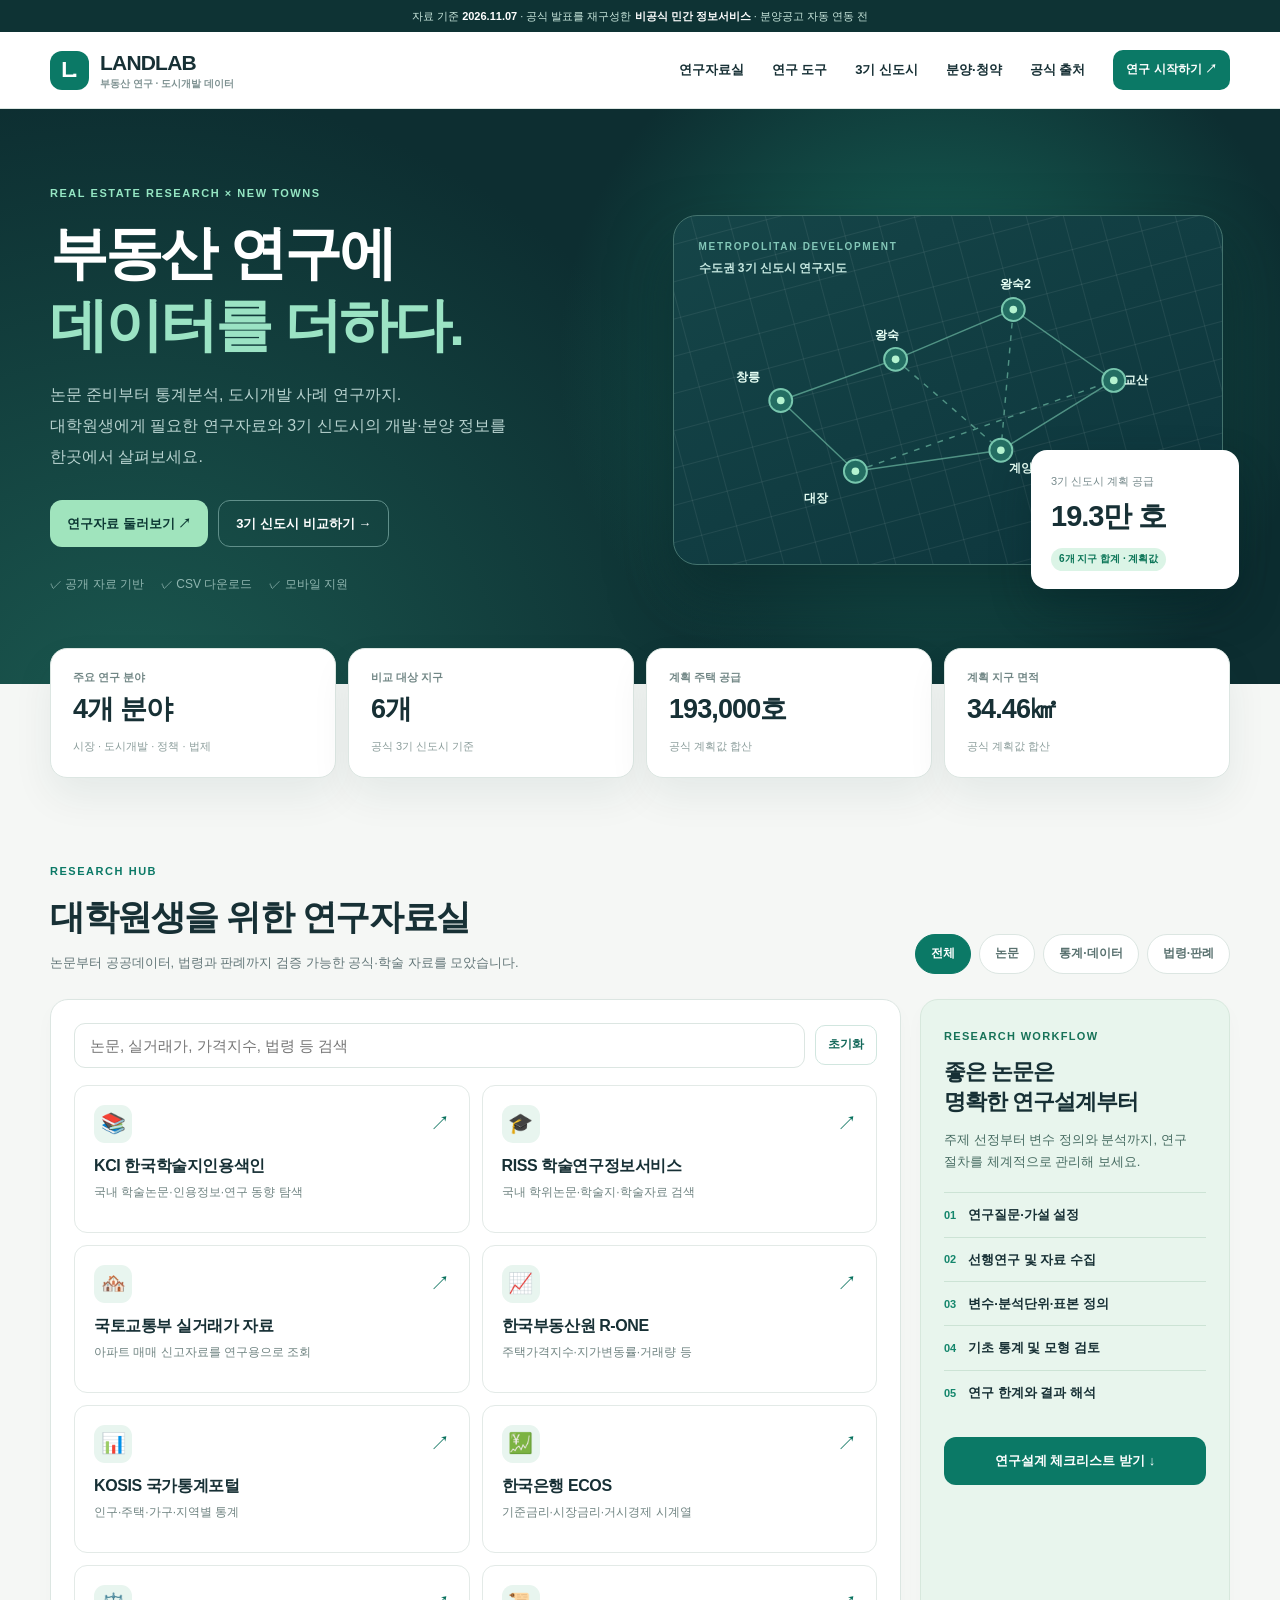
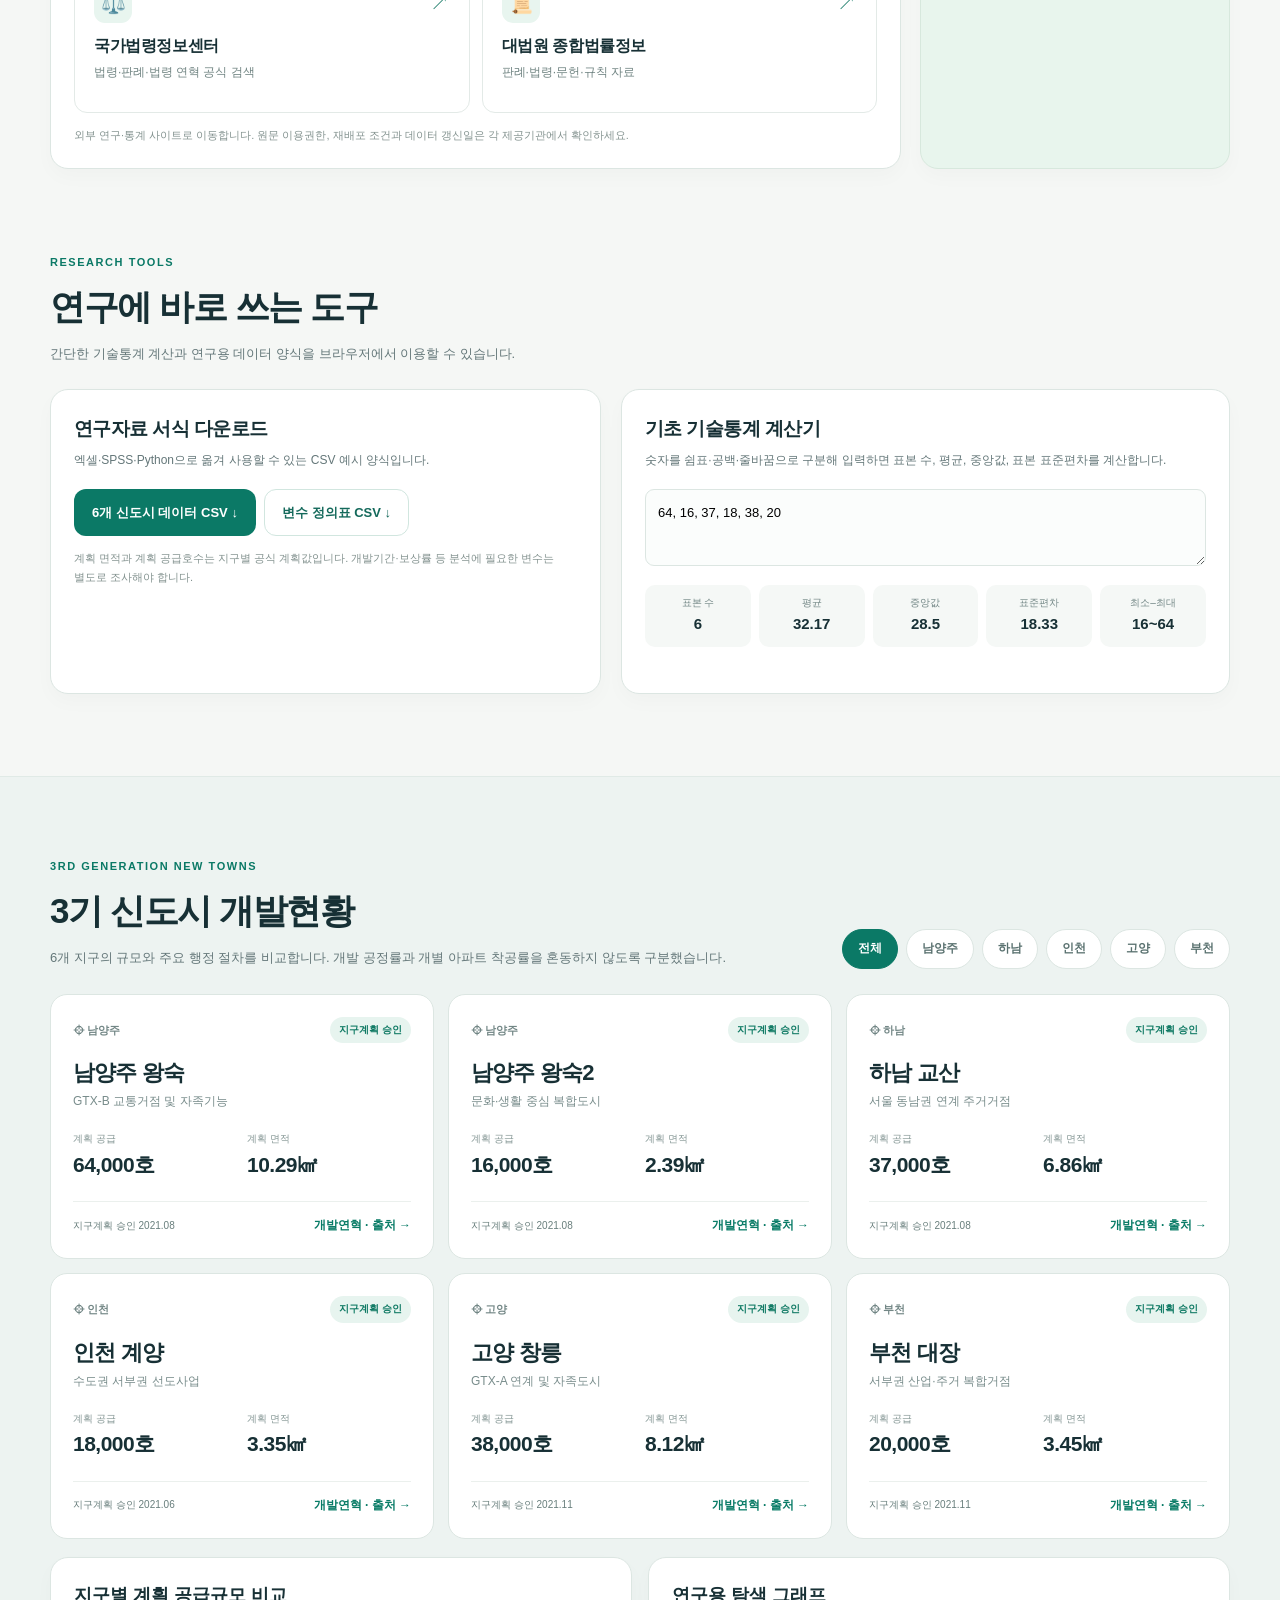
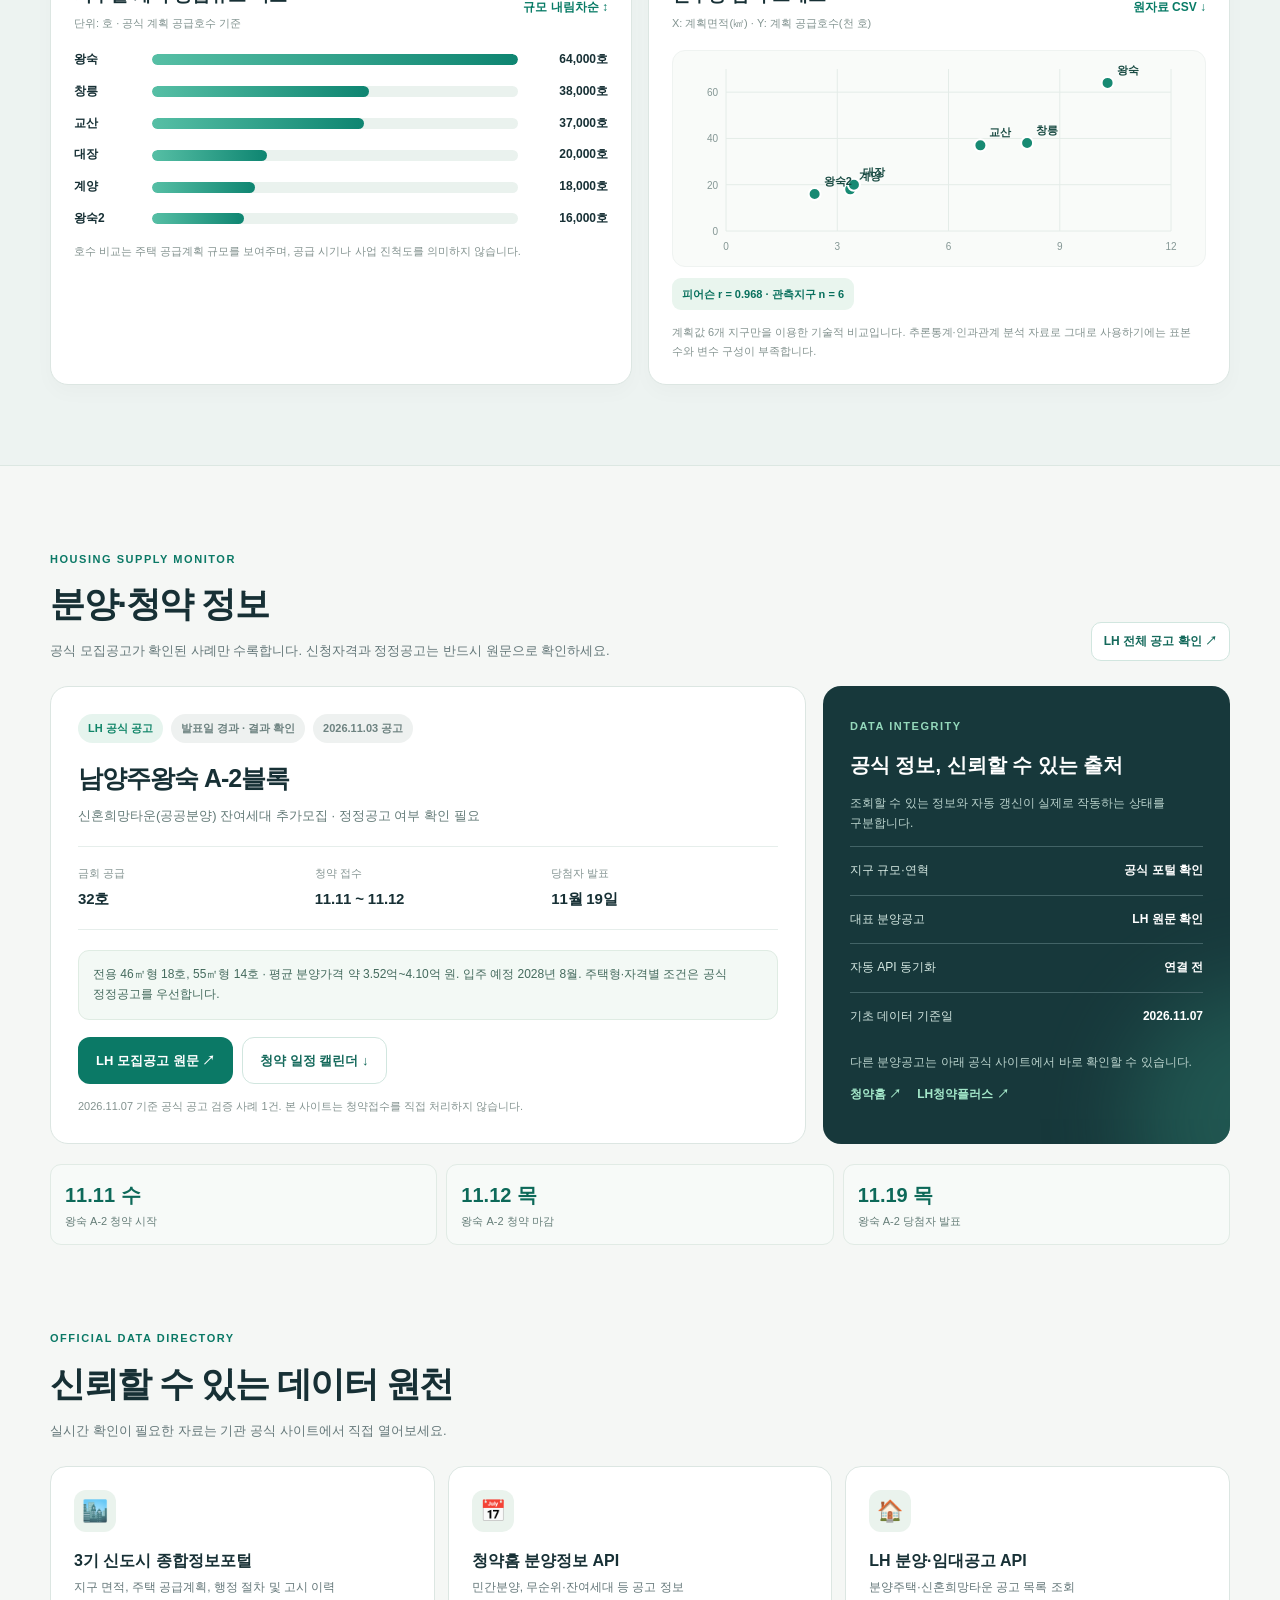
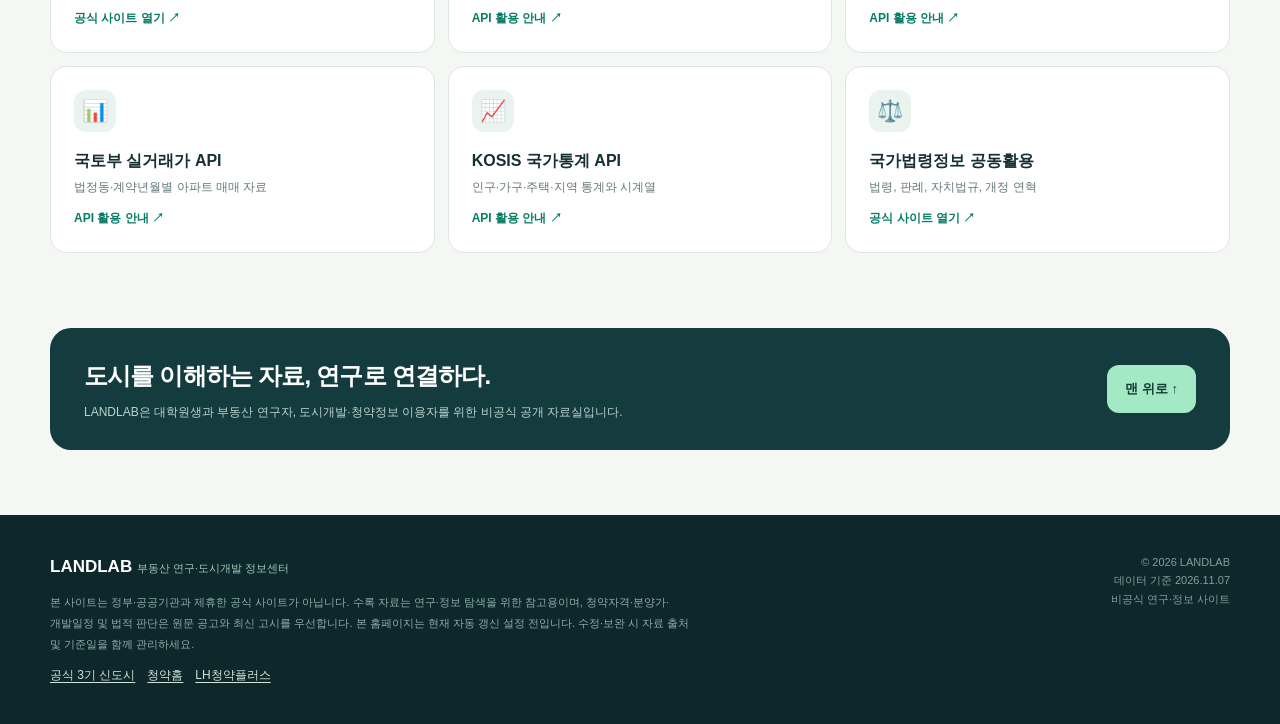
==== index.html @ 880754fb "Add files via upload" ====
<!doctype html>
<html lang="ko">
<head>
  <meta charset="UTF-8" />
  <meta name="viewport" content="width=device-width,initial-scale=1" />
  <meta name="theme-color" content="#0e292d" />
  <meta name="description" content="부동산 대학원생과 연구자를 위한 무료 연구자료실, 통계 도구, 3기 신도시 개발·분양 정보. 공식 출처를 함께 확인하세요." />
  <title>LANDLAB | 부동산 연구와 3기 신도시 정보</title>
  <style>
    :root{--bg:#f5f7f5;--paper:#fff;--ink:#173035;--sub:#647779;--forest:#0b7966;--deep:#0e292d;--mint:#d6f0e8;--border:#dce6e2;--blue:#eaf3ff;--orange:#fff3d9;--shadow:0 18px 40px rgba(15,57,53,.07)}
    *{box-sizing:border-box}html{scroll-behavior:smooth;scroll-padding-top:102px}body{margin:0;background:var(--bg);color:var(--ink);font-family:Arial,"Apple SD Gothic Neo","Malgun Gothic","Noto Sans KR",sans-serif;font-size:15px;line-height:1.65;word-break:keep-all}a{color:inherit;text-decoration:none}a:hover{color:var(--forest)}button,input,select,textarea{font:inherit}button{cursor:pointer}button:focus-visible,input:focus-visible,select:focus-visible,a:focus-visible,textarea:focus-visible{outline:3px solid #f6bf58;outline-offset:3px}button:disabled{opacity:.5;cursor:not-allowed}.container{width:min(1180px,calc(100% - 42px));margin:0 auto}.eyebrow{font-size:11px;font-weight:850;letter-spacing:.14em;color:var(--forest)}.sub{color:var(--sub)}
    .newsbar{background:#0e3334;color:#c8e6dc;font-size:11px;padding:7px 0;text-align:center}.newsbar strong{color:#fff}.header{position:sticky;top:0;background:rgba(255,255,255,.96);backdrop-filter:blur(14px);border-bottom:1px solid #dce6e2;z-index:50}.header-inner{min-height:76px;display:flex;gap:28px;align-items:center}.brand{display:flex;align-items:center;gap:11px;flex-shrink:0}.brand-mark{width:39px;height:39px;background:var(--forest);border-radius:12px;display:grid;place-items:center;color:#fff;font-size:22px;font-weight:900;letter-spacing:-3px;padding-right:3px}.brand-name{font-size:21px;font-weight:900;line-height:1;letter-spacing:-.8px}.brand-sub{display:block;font-size:10px;letter-spacing:0;color:#7f9292;margin-top:6px;font-weight:700}.nav{margin-left:auto;display:flex;align-items:center;gap:28px;font-size:13px;font-weight:800}.nav a:hover{color:var(--forest)}.mobile-toggle{display:none;border:0;background:none;font-size:23px;margin-left:auto;padding:8px}.pill-btn,.cta{border-radius:12px;display:inline-flex;align-items:center;justify-content:center;gap:8px;padding:12px 17px;border:1px solid transparent;background:var(--forest);color:white;font-size:13px;font-weight:800;transition:transform .15s,background .15s;white-space:nowrap}.pill-btn:hover,.cta:hover{background:#055d50;color:white;transform:translateY(-1px)}.pill-btn.outline,.cta.outline{border-color:#d1e6df;color:#14695b;background:white}.pill-btn.outline:hover,.cta.outline:hover{background:#e9f7f1}.pill-btn.small{padding:9px 12px;font-size:12px;border-radius:10px}
    .hero{position:relative;background:#0d2e31;color:white;overflow:hidden;padding:75px 0 89px}.hero:before{position:absolute;content:"";inset:0;background:radial-gradient(circle at 73% 44%,#18685a 0,transparent 38%),radial-gradient(circle at 10% 110%,#1b5950 0,transparent 50%)}.hero-grid{position:relative;display:grid;grid-template-columns:1fr 1fr;gap:65px;align-items:center}.hero .eyebrow{color:#95e6c3}.hero h1{font-size:clamp(37px,5vw,58px);letter-spacing:-2.9px;line-height:1.24;margin:15px 0 18px;font-weight:900}.hero h1 em{font-style:normal;color:#9be3c4}.hero p{font-size:16px;line-height:1.95;color:#b7d2cf;margin:0 0 27px;max-width:510px}.hero-actions{display:flex;gap:10px;flex-wrap:wrap}.hero .cta{background:#a0e4bd;color:#0d3834;border:0}.hero .cta:hover{background:#c3f0d4}.hero .cta.outline{background:transparent;border:1px solid #608f8a;color:white}.hero .cta.outline:hover{background:#245350}.hero-meta{display:flex;gap:17px;margin-top:28px;flex-wrap:wrap;color:#90b6b0;font-size:12px}.hero-meta span{display:flex;align-items:center;gap:6px}.hero-right{position:relative;min-height:370px}.map-art{position:absolute;inset:10px 7px 10px 0;background:linear-gradient(150deg,#154548,#0d353c);border:1px solid #44736e;border-radius:24px;box-shadow:0 30px 60px #08202480;overflow:hidden}.map-art:before{position:absolute;content:"";inset:-110px;background-image:linear-gradient(#ffffff12 1px,transparent 1px),linear-gradient(90deg,#ffffff12 1px,transparent 1px);background-size:36px 36px;transform:rotate(-15deg)}.map-art svg{position:absolute;width:96%;height:88%;left:2%;top:5%}.map-art .map-label{position:absolute;left:25px;top:23px;color:#c4e6df;font-size:12px;font-weight:800}.map-art .map-label small{display:block;font-size:10px;letter-spacing:.17em;color:#83c7b8;margin-bottom:4px}.float-card{position:absolute;background:#fff;color:var(--ink);border-radius:16px;box-shadow:0 18px 40px #041f2250;padding:18px 20px;bottom:-14px;right:-9px;min-width:208px}.float-card .big{display:block;font-size:29px;letter-spacing:-1px;font-weight:900}.float-card small{color:#778a8c;font-size:11px}.float-card .mark{display:inline-flex;background:#dbf4e6;color:#097456;border-radius:30px;font-size:10px;font-weight:900;padding:3px 8px;margin-top:7px}
    .stat-strip{position:relative;margin-top:-36px;z-index:2;display:grid;grid-template-columns:repeat(4,1fr);gap:12px}.stat{background:white;border:1px solid var(--border);padding:19px 22px;border-radius:17px;box-shadow:var(--shadow)}.stat small{display:block;color:#728786;font-size:11px;font-weight:750}.stat strong{display:block;font-size:27px;letter-spacing:-.9px;line-height:1.3;margin:6px 0;font-weight:900}.stat .hint{font-size:11px;color:#8b9d9b}
    section{padding:80px 0 0}.section-title{display:flex;align-items:end;justify-content:space-between;gap:18px;margin-bottom:25px}.section-title h2{margin:5px 0 7px;font-size:clamp(26px,3vw,35px);letter-spacing:-1.4px;font-weight:900}.section-title p{margin:0;color:var(--sub);font-size:13px}.tabs,.chipline{display:flex;align-items:center;gap:8px;flex-wrap:wrap}.tab,.chip{background:white;border:1px solid var(--border);padding:9px 15px;border-radius:100px;color:#59716f;font-size:12px;font-weight:800}.tab.active,.chip.active{background:var(--forest);border-color:var(--forest);color:#fff}.tab:hover,.chip:hover{border-color:var(--forest)}
    .research-layout{display:grid;grid-template-columns:1fr 310px;gap:19px}.panel{border:1px solid var(--border);border-radius:18px;background:white;padding:23px;box-shadow:0 8px 20px rgba(19,60,55,.025)}.search-row{display:flex;gap:10px;align-items:center;margin-bottom:17px}.search-input{height:45px;border:1px solid var(--border);background:#fff;border-radius:11px;padding:0 15px;width:100%;color:var(--ink)}.resource-grid{display:grid;grid-template-columns:repeat(2,1fr);gap:12px}.resource{min-height:148px;border:1px solid #e3eae7;background:#fff;border-radius:13px;padding:19px;display:flex;flex-direction:column;transition:background .2s,transform .2s}.resource:hover{background:#f3faf7;transform:translateY(-2px)}.resource-head{display:flex;align-items:center;justify-content:space-between;gap:8px}.resource-icon{width:38px;height:38px;display:grid;place-items:center;border-radius:11px;background:#e8f5ef;font-size:20px}.resource-arrow{color:#07715d;font-size:20px}.resource b{font-size:16px;margin-top:10px;letter-spacing:-.4px}.resource p{font-size:12px;color:#708482;margin:4px 0 0;line-height:1.55}.guidance{height:100%;background:#e8f5ed;border-color:#d7e8dd}.guidance .small-label{color:#177258;font-size:11px;letter-spacing:.12em;font-weight:900}.guidance h3{font-size:22px;line-height:1.38;letter-spacing:-1px;margin:9px 0 12px}.guidance p{font-size:13px;color:#476c62;margin:0 0 20px}.flow-step{display:flex;gap:12px;align-items:center;padding:11px 0;border-top:1px solid #cce3d5;font-size:13px;font-weight:800}.flow-step span{color:#14866c;font-size:11px;font-weight:900}.guidance .pill-btn{width:100%;margin-top:23px}
    .utility{display:grid;grid-template-columns:.95fr 1.05fr;gap:20px;margin-top:19px}.utility h3{font-size:19px;margin:0 0 6px;letter-spacing:-.6px}.utility p{font-size:12px;color:var(--sub);margin:0 0 18px}.template-btns{display:flex;gap:8px;flex-wrap:wrap}.stats-input{width:100%;border:1px solid #dce6e2;border-radius:9px;background:#fbfdfc;min-height:77px;padding:12px;font-size:13px;resize:vertical}.stat-output{display:grid;grid-template-columns:repeat(5,minmax(0,1fr));gap:8px;margin-top:12px}.mini-stat{background:#f5f8f6;border-radius:10px;padding:10px 6px;text-align:center}.mini-stat small{display:block;font-size:10px;color:#738786}.mini-stat b{font-size:15px;font-weight:900}.err{font-size:12px;color:#b35138;min-height:17px;margin-top:6px}
    .town-section{background:#edf3f1;margin-top:82px;padding:76px 0 80px;border-top:1px solid #e0eae6;border-bottom:1px solid #dce7e2}.district-grid{display:grid;grid-template-columns:repeat(3,1fr);gap:14px;margin-top:22px}.district{background:white;border:1px solid var(--border);border-radius:17px;padding:22px;transition:box-shadow .2s,transform .2s}.district:hover{box-shadow:var(--shadow);transform:translateY(-2px)}.district-top{display:flex;align-items:center;justify-content:space-between;gap:8px}.district-top small{font-size:11px;color:#738786;font-weight:800}.flag{background:#e7f4ef;color:#0e7963;border-radius:99px;padding:5px 9px;font-size:10px;font-weight:850}.district h3{margin:12px 0 1px;font-size:22px;letter-spacing:-.8px}.district .desc{font-size:12px;color:#788c8b;margin:0}.district-metrics{display:grid;grid-template-columns:1fr 1fr;gap:10px;margin:19px 0}.district-metrics small{display:block;font-size:10px;color:#849694}.district-metrics b{font-size:21px;letter-spacing:-.5px}.district-bottom{display:flex;align-items:center;justify-content:space-between;gap:10px;border-top:1px solid #ebf0ed;padding-top:14px}.district-bottom small{font-size:10px;color:#687e7c}.bare-button{background:transparent;border:0;padding:0;color:#087b66;font-size:12px;font-weight:850}.bare-button:hover{text-decoration:underline}.comp-panel{margin-top:18px;display:grid;grid-template-columns:1fr 1fr;gap:16px}.panel-heading{display:flex;align-items:center;justify-content:space-between;gap:12px;margin-bottom:15px}.panel-heading h3{margin:0;font-size:18px}.panel-heading small{font-size:11px;color:#829390}.compare-bar{display:grid;grid-template-columns:68px 1fr 80px;align-items:center;gap:10px;font-size:12px;margin:12px 0}.compare-bar b{font-size:12px}.track{height:11px;background:#eaf2ee;border-radius:15px;overflow:hidden}.track div{height:100%;background:linear-gradient(90deg,#56bfa5,#0e8571);border-radius:15px}.compare-bar strong{text-align:right;font-size:12px}.plot-area{border:1px solid #eff3f1;border-radius:13px;overflow:hidden;background:#f9fbf9}.plot-area svg{width:100%;height:215px;display:block}.chart-legend{font-size:11px;color:#6a817b;margin-top:6px}.disclaimer{color:#849390;font-size:11px;margin-top:13px;line-height:1.7}.research-stat{display:inline-flex;gap:9px;align-items:center;border-radius:9px;background:#e9f5ee;padding:7px 10px;font-size:11px;font-weight:800;color:#08705d;margin-top:11px}
    .sale-grid{display:grid;grid-template-columns:1.3fr .7fr;gap:17px}.sale-feature{border-radius:18px;background:#fff;padding:27px;border:1px solid var(--border)}.sale-topline{display:flex;align-items:center;flex-wrap:wrap;gap:8px}.badge{font-size:11px;font-weight:850;border-radius:100px;padding:5px 10px;background:#e6f4ee;color:#108568}.badge.amber{background:#fff1d9;color:#9f6719}.badge.gray{background:#eef1f0;color:#6d8280}.sale-feature h3{font-size:25px;letter-spacing:-1px;margin:15px 0 6px}.sale-feature .desc{font-size:13px;color:#647b78;margin:0}.sale-fields{display:grid;grid-template-columns:repeat(3,1fr);gap:10px;margin:20px 0;border-top:1px solid #e6eeeb;border-bottom:1px solid #e6eeeb;padding:17px 0}.sale-fields small{display:block;color:#859593;font-size:11px;margin-bottom:5px}.sale-fields b{font-size:15px;letter-spacing:-.2px}.sale-info{background:#f3f9f5;border:1px solid #dfece3;padding:14px;border-radius:11px;font-size:12px;color:#446a5d;margin-bottom:17px}.sale-actions{display:flex;gap:9px;flex-wrap:wrap}.update-box{border-radius:18px;background:#17383b;color:white;padding:27px;position:relative;overflow:hidden}.update-box:before{content:"";position:absolute;width:270px;height:270px;border-radius:50%;background:#2c7b6b;filter:blur(45px);right:-170px;bottom:-110px;opacity:.45}.update-box>*{position:relative}.update-box h3{font-size:20px;margin:11px 0}.update-box p{font-size:12px;color:#bad3cd}.update-box .mini-row{display:flex;align-items:center;justify-content:space-between;gap:10px;border-top:1px solid #426366;padding:14px 0;font-size:12px}.update-box .mini-row span{color:#d6e9e3}.update-box .mini-row strong{font-size:12px}.update-box a{color:#a4e8ca;font-size:12px;font-weight:900}.date-cards{display:grid;grid-template-columns:repeat(3,1fr);gap:9px;margin-top:20px}.date-card{background:#f7faf8;border:1px solid #e1ebe5;padding:14px;border-radius:11px}.date-card strong{display:block;font-size:20px;color:#0d6959}.date-card span{display:block;font-size:11px;color:#657d78}
    .library{display:grid;grid-template-columns:repeat(3,1fr);gap:13px}.lib-link{display:flex;flex-direction:column;border:1px solid var(--border);border-radius:16px;background:white;padding:23px;min-height:177px}.lib-link:hover{border-color:#a4d7c5;background:#fcfffd}.lib-link .icon{width:42px;height:42px;display:grid;place-items:center;background:#eaf3ed;border-radius:12px;font-size:21px}.lib-link b{font-size:16px;margin-top:16px}.lib-link small{font-size:12px;color:var(--sub);margin-top:4px}.lib-link span:last-child{color:#087c65;font-size:12px;font-weight:850;margin-top:auto;padding-top:11px}
    .bottom-banner{margin:75px 0 65px;background:#143c3e;color:white;border-radius:21px;padding:28px 34px;display:flex;gap:20px;align-items:center;justify-content:space-between}.bottom-banner h2{font-size:24px;margin:0 0 7px;letter-spacing:-.8px}.bottom-banner p{font-size:12px;color:#bbd4d1;margin:0}.footer{background:#0d272b;color:#bdd2cb;padding:38px 0;font-size:12px}.footer-grid{display:flex;justify-content:space-between;gap:30px;align-items:start}.footer .title{color:white;font-size:17px;font-weight:900}.footer p{font-size:11px;color:#8caeaa;max-width:650px;line-height:1.9}.footer a{color:#d1e4d9;margin-right:12px;text-decoration:underline;text-underline-offset:3px}.footer .copyright{text-align:right;color:#80a09b;font-size:11px}
    dialog{border:0;border-radius:18px;padding:0;width:min(600px,calc(100% - 30px));max-height:88vh;overflow:auto;color:var(--ink);box-shadow:0 25px 90px #112c2b50}dialog::backdrop{background:rgba(4,25,26,.66)}.modal{padding:28px}.modal-header{display:flex;align-items:start;justify-content:space-between;gap:20px}.modal h2{font-size:27px;letter-spacing:-1px;margin:4px 0}.modal h3{margin:22px 0 8px;font-size:16px}.modal p{font-size:13px;color:var(--sub)}.modal-datagrid{display:grid;grid-template-columns:1fr 1fr;gap:9px;margin:19px 0}.modal-datagrid>div{padding:14px;border-radius:12px;background:#f2f7f4}.modal-datagrid small{display:block;color:var(--sub);font-size:11px}.modal-datagrid b{font-size:16px}.timeline{border-left:2px solid #cae5d9;margin-left:7px;padding:0 0 0 18px}.timeline>div{padding:8px 0;position:relative;font-size:12px}.timeline>div:before{content:"";position:absolute;width:9px;height:9px;background:#168f74;border-radius:50%;left:-23px;top:14px}.timeline b{display:block}.timeline span{color:#617a75}.close{border:0;background:#eaf2ee;border-radius:8px;padding:7px 10px;flex-shrink:0}.toast{position:fixed;bottom:22px;left:50%;transform:translate(-50%,25px);background:#17383b;color:white;border-radius:12px;padding:11px 17px;font-size:12px;font-weight:700;z-index:100;opacity:0;pointer-events:none;transition:.25s}.toast.visible{opacity:1;transform:translate(-50%,0)}.empty{padding:30px;border:1px dashed #cddbd3;border-radius:12px;color:#758783;text-align:center;font-size:13px;grid-column:1/-1}
    @media(max-width:1060px){.nav{gap:15px}.hero-grid{gap:25px}.research-layout{grid-template-columns:1fr 280px}.district-grid{grid-template-columns:repeat(2,1fr)}}
    @media(max-width:780px){.container{width:min(100% - 30px,1180px)}.header-inner{min-height:64px}.brand-name{font-size:18px}.brand-sub{font-size:9px}.mobile-toggle{display:block}.header-inner>.pill-btn{display:none}.nav{display:none;position:absolute;left:0;right:0;top:64px;padding:18px 25px;background:white;border-bottom:1px solid var(--border);box-shadow:var(--shadow);flex-direction:column;align-items:stretch;gap:10px}.nav.open{display:flex}.nav a{padding:9px}.hero{padding:56px 0 76px}.hero-grid{grid-template-columns:1fr}.hero h1{font-size:clamp(35px,8vw,49px)}.hero-right{min-height:290px;max-width:540px;width:100%;margin:0 auto}.float-card{right:0;bottom:-20px}.stat-strip{grid-template-columns:repeat(2,1fr)}.research-layout,.utility,.comp-panel,.sale-grid{grid-template-columns:1fr}.guidance{height:auto}.district-grid{grid-template-columns:repeat(2,1fr)}.library{grid-template-columns:repeat(2,1fr)}.section-title{align-items:start;flex-direction:column}.footer-grid{flex-direction:column}.footer .copyright{text-align:left}.bottom-banner{flex-direction:column;align-items:start}}
    @media(max-width:530px){.hero h1{font-size:35px}.hero p{font-size:14px}.hero-right{min-height:238px}.map-art{inset:0 3px 0 0}.float-card{padding:11px 14px;min-width:155px;right:1px;bottom:-12px}.float-card .big{font-size:23px}.stat{padding:15px}.stat strong{font-size:23px}section{padding-top:64px}.town-section{margin-top:63px;padding:60px 0}.resource-grid,.district-grid,.library{grid-template-columns:1fr}.resource{min-height:123px}.sale-fields{grid-template-columns:repeat(2,1fr)}.stat-output{grid-template-columns:repeat(3,1fr)}.date-cards{grid-template-columns:1fr 1fr}.bottom-banner{padding:22px}.district-metrics{margin:15px 0}.modal{padding:21px}}
    @media(prefers-reduced-motion:reduce){html{scroll-behavior:auto}*,*:before,*:after{transition:none!important}}
  </style>
</head>
<body>
  <div class="newsbar"><div class="container">자료 기준 <strong>2026.11.07</strong> · 공식 발표를 재구성한 <strong>비공식 민간 정보서비스</strong> · 분양공고 자동 연동 전</div></div>
  <header class="header"><div class="container header-inner">
    <a class="brand" href="#home" aria-label="랜드랩 첫 화면"><span class="brand-mark">L.</span><span class="brand-name">LANDLAB<small class="brand-sub">부동산 연구 · 도시개발 데이터</small></span></a>
    <button class="mobile-toggle" id="menuToggle" aria-label="메뉴 열기" aria-expanded="false" aria-controls="mainNav">☰</button>
    <nav class="nav" id="mainNav" aria-label="주요 메뉴"><a href="#research">연구자료실</a><a href="#tools">연구 도구</a><a href="#towns">3기 신도시</a><a href="#sales">분양·청약</a><a href="#sources">공식 출처</a></nav>
    <a class="pill-btn small" href="#research">연구 시작하기 ↗</a>
  </div></header>
  <main id="home">
    <div class="hero"><div class="container hero-grid">
      <div><div class="eyebrow">REAL ESTATE RESEARCH × NEW TOWNS</div><h1>부동산 연구에<br><em>데이터를 더하다.</em></h1><p>논문 준비부터 통계분석, 도시개발 사례 연구까지.<br>대학원생에게 필요한 연구자료와 3기 신도시의 개발·분양 정보를 한곳에서 살펴보세요.</p>
        <div class="hero-actions"><a href="#research" class="cta">연구자료 둘러보기 ↗</a><a href="#towns" class="cta outline">3기 신도시 비교하기 →</a></div>
        <div class="hero-meta"><span>✓ 공개 자료 기반</span><span>✓ CSV 다운로드</span><span>✓ 모바일 지원</span></div>
      </div>
      <div class="hero-right" aria-label="신도시 6개 지구 도식 이미지"><div class="map-art"><div class="map-label"><small>METROPOLITAN DEVELOPMENT</small>수도권 3기 신도시 연구지도</div>
        <svg viewBox="0 0 520 320" role="img" aria-label="6개 신도시가 연구망으로 연결된 추상 그래픽">
          <g fill="none" stroke="#72c0a8" stroke-width="1.5" opacity=".65"><path d="M86 175 206 132 329 80 434 154 316 227 164 249 86 175"/><path d="M206 132 316 227 329 80M164 249 434 154" stroke-dasharray="6 7"/></g>
          <g fill="#236d62" stroke="#78c7ae" stroke-width="2"><circle cx="86" cy="175" r="12"/><circle cx="206" cy="132" r="12"/><circle cx="329" cy="80" r="12"/><circle cx="434" cy="154" r="12"/><circle cx="316" cy="227" r="12"/><circle cx="164" cy="249" r="12"/></g>
          <g fill="#b4f3d0"><circle cx="86" cy="175" r="4"/><circle cx="206" cy="132" r="4"/><circle cx="329" cy="80" r="4"/><circle cx="434" cy="154" r="4"/><circle cx="316" cy="227" r="4"/><circle cx="164" cy="249" r="4"/></g>
          <g font-family="Arial,Malgun Gothic,sans-serif" font-size="13" font-weight="bold" fill="#e7fff5"><text x="39" y="155">창릉</text><text x="184" y="111">왕숙</text><text x="315" y="58">왕숙2</text><text x="445" y="158">교산</text><text x="325" y="250">계양</text><text x="110" y="281">대장</text></g>
        </svg></div><div class="float-card"><small>3기 신도시 계획 공급</small><span class="big">19.3만 호</span><span class="mark">6개 지구 합계 · 계획값</span></div>
      </div>
    </div></div>
    <div class="container stat-strip"><div class="stat"><small>주요 연구 분야</small><strong>4개 분야</strong><span class="hint">시장 · 도시개발 · 정책 · 법제</span></div><div class="stat"><small>비교 대상 지구</small><strong>6개</strong><span class="hint">공식 3기 신도시 기준</span></div><div class="stat"><small>계획 주택 공급</small><strong>193,000호</strong><span class="hint">공식 계획값 합산</span></div><div class="stat"><small>계획 지구 면적</small><strong>34.46㎢</strong><span class="hint">공식 계획값 합산</span></div></div>
    <section id="research" class="container"><div class="section-title"><div><span class="eyebrow">RESEARCH HUB</span><h2>대학원생을 위한 연구자료실</h2><p>논문부터 공공데이터, 법령과 판례까지 검증 가능한 공식·학술 자료를 모았습니다.</p></div><div class="tabs" role="group" aria-label="연구자료 분류"><button type="button" class="tab active" data-resource="all">전체</button><button type="button" class="tab" data-resource="paper">논문</button><button type="button" class="tab" data-resource="data">통계·데이터</button><button type="button" class="tab" data-resource="law">법령·판례</button></div></div>
      <div class="research-layout"><div class="panel"><div class="search-row"><input id="resourceSearch" class="search-input" type="search" placeholder="논문, 실거래가, 가격지수, 법령 등 검색" aria-label="연구자료 필터 검색" /><button type="button" class="pill-btn outline small" id="resetResources">초기화</button></div><div class="resource-grid" id="resourcesGrid"></div><div class="disclaimer">외부 연구·통계 사이트로 이동합니다. 원문 이용권한, 재배포 조건과 데이터 갱신일은 각 제공기관에서 확인하세요.</div></div>
        <aside class="panel guidance"><span class="small-label">RESEARCH WORKFLOW</span><h3>좋은 논문은<br>명확한 연구설계부터</h3><p>주제 선정부터 변수 정의와 분석까지, 연구 절차를 체계적으로 관리해 보세요.</p><div class="flow-step"><span>01</span> 연구질문·가설 설정</div><div class="flow-step"><span>02</span> 선행연구 및 자료 수집</div><div class="flow-step"><span>03</span> 변수·분석단위·표본 정의</div><div class="flow-step"><span>04</span> 기초 통계 및 모형 검토</div><div class="flow-step"><span>05</span> 연구 한계와 결과 해석</div><button type="button" class="pill-btn" id="downloadChecklist">연구설계 체크리스트 받기 ↓</button></aside>
      </div>
    </section>
    <section id="tools" class="container"><div class="section-title"><div><span class="eyebrow">RESEARCH TOOLS</span><h2>연구에 바로 쓰는 도구</h2><p>간단한 기술통계 계산과 연구용 데이터 양식을 브라우저에서 이용할 수 있습니다.</p></div></div>
      <div class="utility"><div class="panel"><h3>연구자료 서식 다운로드</h3><p>엑셀·SPSS·Python으로 옮겨 사용할 수 있는 CSV 예시 양식입니다.</p><div class="template-btns"><button class="pill-btn" type="button" id="downloadDistricts">6개 신도시 데이터 CSV ↓</button><button class="pill-btn outline" type="button" id="downloadVariables">변수 정의표 CSV ↓</button></div><div class="disclaimer">계획 면적과 계획 공급호수는 지구별 공식 계획값입니다. 개발기간·보상률 등 분석에 필요한 변수는 별도로 조사해야 합니다.</div></div>
      <div class="panel"><h3>기초 기술통계 계산기</h3><p>숫자를 쉼표·공백·줄바꿈으로 구분해 입력하면 표본 수, 평균, 중앙값, 표본 표준편차를 계산합니다.</p><textarea class="stats-input" id="statsInput" aria-label="숫자 데이터 입력">64, 16, 37, 18, 38, 20</textarea><div class="stat-output" aria-live="polite"><div class="mini-stat"><small>표본 수</small><b id="outN">6</b></div><div class="mini-stat"><small>평균</small><b id="outMean">—</b></div><div class="mini-stat"><small>중앙값</small><b id="outMed">—</b></div><div class="mini-stat"><small>표준편차</small><b id="outSd">—</b></div><div class="mini-stat"><small>최소–최대</small><b id="outRange">—</b></div></div><div class="err" id="statsError" role="status"></div></div></div>
    </section>
    <div class="town-section" id="towns"><div class="container"><div class="section-title"><div><span class="eyebrow">3RD GENERATION NEW TOWNS</span><h2>3기 신도시 개발현황</h2><p>6개 지구의 규모와 주요 행정 절차를 비교합니다. 개발 공정률과 개별 아파트 착공률을 혼동하지 않도록 구분했습니다.</p></div><div class="chipline" aria-label="지구 필터"><button class="chip active" data-town="all">전체</button><button class="chip" data-town="남양주">남양주</button><button class="chip" data-town="하남">하남</button><button class="chip" data-town="인천">인천</button><button class="chip" data-town="고양">고양</button><button class="chip" data-town="부천">부천</button></div></div>
      <div class="district-grid" id="districtGrid"></div>
      <div class="comp-panel"><div class="panel"><div class="panel-heading"><div><h3>지구별 계획 공급규모 비교</h3><small>단위: 호 · 공식 계획 공급호수 기준</small></div><button class="bare-button" id="sortBars" type="button">규모 내림차순 ↕</button></div><div id="bars"></div><div class="disclaimer">호수 비교는 주택 공급계획 규모를 보여주며, 공급 시기나 사업 진척도를 의미하지 않습니다.</div></div>
      <div class="panel"><div class="panel-heading"><div><h3>연구용 탐색 그래프</h3><small>X: 계획면적(㎢) · Y: 계획 공급호수(천 호)</small></div><button class="bare-button" id="downloadGraphCSV" type="button">원자료 CSV ↓</button></div><div class="plot-area" id="scatter"></div><div id="corrLabel" class="research-stat">상관계수 계산 중</div><div class="disclaimer">계획값 6개 지구만을 이용한 기술적 비교입니다. 추론통계·인과관계 분석 자료로 그대로 사용하기에는 표본 수와 변수 구성이 부족합니다.</div></div></div>
    </div></div>
    <section id="sales" class="container"><div class="section-title"><div><span class="eyebrow">HOUSING SUPPLY MONITOR</span><h2>분양·청약 정보</h2><p>공식 모집공고가 확인된 사례만 수록합니다. 신청자격과 정정공고는 반드시 원문으로 확인하세요.</p></div><a href="https://apply.lh.or.kr/lhapply/apply/main.do" target="_blank" rel="noopener noreferrer" class="pill-btn outline small">LH 전체 공고 확인 ↗</a></div>
    <div class="sale-grid"><div class="sale-feature"><div class="sale-topline"><span class="badge">LH 공식 공고</span><span class="badge amber" id="saleStatus">접수 예정</span><span class="badge gray">2026.11.03 공고</span></div><h3>남양주왕숙 A-2블록</h3><p class="desc">신혼희망타운(공공분양) 잔여세대 추가모집 · 정정공고 여부 확인 필요</p><div class="sale-fields"><div><small>금회 공급</small><b>32호</b></div><div><small>청약 접수</small><b>11.11 ~ 11.12</b></div><div><small>당첨자 발표</small><b>11월 19일</b></div></div><div class="sale-info">전용 46㎡형 18호, 55㎡형 14호 · 평균 분양가격 약 3.52억~4.10억 원. 입주 예정 2028년 8월. 주택형·자격별 조건은 공식 정정공고를 우선합니다.</div><div class="sale-actions"><a class="pill-btn" href="https://apply.lh.or.kr/lhapply/apply/wt/wrtanc/selectWrtancInfo.do?aisTpCd=39&amp;ccrCnntSysDsCd=02&amp;mi=1027&amp;panId=0000061192&amp;uppAisTpCd=39" target="_blank" rel="noopener noreferrer">LH 모집공고 원문 ↗</a><button type="button" class="pill-btn outline" id="downloadCalendar">청약 일정 캘린더 ↓</button></div><div class="disclaimer">2026.11.07 기준 공식 공고 검증 사례 1건. 본 사이트는 청약접수를 직접 처리하지 않습니다.</div></div>
      <aside class="update-box"><span class="eyebrow" style="color:#95d9bc">DATA INTEGRITY</span><h3>공식 정보, 신뢰할 수 있는 출처</h3><p>조회할 수 있는 정보와 자동 갱신이 실제로 작동하는 상태를 구분합니다.</p><div class="mini-row"><span>지구 규모·연혁</span><strong>공식 포털 확인</strong></div><div class="mini-row"><span>대표 분양공고</span><strong>LH 원문 확인</strong></div><div class="mini-row"><span>자동 API 동기화</span><strong id="autoState">연결 전</strong></div><div class="mini-row"><span>기초 데이터 기준일</span><strong id="lastUpdated">2026.11.07</strong></div><p>다른 분양공고는 아래 공식 사이트에서 바로 확인할 수 있습니다.</p><div style="display:flex;gap:16px;flex-wrap:wrap"><a href="https://www.applyhome.co.kr/" target="_blank" rel="noopener noreferrer">청약홈 ↗</a><a href="https://apply.lh.or.kr/lhapply/apply/main.do" target="_blank" rel="noopener noreferrer">LH청약플러스 ↗</a></div></aside></div>
    <div class="date-cards"><div class="date-card"><strong>11.11 수</strong><span>왕숙 A-2 청약 시작</span></div><div class="date-card"><strong>11.12 목</strong><span>왕숙 A-2 청약 마감</span></div><div class="date-card"><strong>11.19 목</strong><span>왕숙 A-2 당첨자 발표</span></div></div>
    <div class="panel" id="autoNoticePanel" style="margin-top:17px;display:none"><div class="panel-heading"><h3>추가 LH 공고 모니터링</h3><small id="autoNoticeDate"></small></div><div id="autoNoticeList"></div><div class="disclaimer">자동 목록은 신규 공고 검색용 참고정보입니다. 해당 지구 여부와 정정공고·접수 자격을 공식 공고에서 다시 확인해야 합니다.</div></div>
    </section>
    <section id="sources" class="container"><div class="section-title"><div><span class="eyebrow">OFFICIAL DATA DIRECTORY</span><h2>신뢰할 수 있는 데이터 원천</h2><p>실시간 확인이 필요한 자료는 기관 공식 사이트에서 직접 열어보세요.</p></div></div><div class="library"><a class="lib-link" target="_blank" rel="noopener noreferrer" href="https://www.xn--3-3u6ey6lv7rsa.kr/kor/CMS/Contents/Contents.do?mCode=MN036"><span class="icon">🏙️</span><b>3기 신도시 종합정보포털</b><small>지구 면적, 주택 공급계획, 행정 절차 및 고시 이력</small><span>공식 사이트 열기 ↗</span></a><a class="lib-link" target="_blank" rel="noopener noreferrer" href="https://www.data.go.kr/data/15098547/openapi.do"><span class="icon">📅</span><b>청약홈 분양정보 API</b><small>민간분양, 무순위·잔여세대 등 공고 정보</small><span>API 활용 안내 ↗</span></a><a class="lib-link" target="_blank" rel="noopener noreferrer" href="https://www.data.go.kr/data/15058530/openapi.do"><span class="icon">🏠</span><b>LH 분양·임대공고 API</b><small>분양주택·신혼희망타운 공고 목록 조회</small><span>API 활용 안내 ↗</span></a><a class="lib-link" target="_blank" rel="noopener noreferrer" href="https://www.data.go.kr/data/15126469/openapi.do"><span class="icon">📊</span><b>국토부 실거래가 API</b><small>법정동·계약년월별 아파트 매매 자료</small><span>API 활용 안내 ↗</span></a><a class="lib-link" target="_blank" rel="noopener noreferrer" href="https://kosis.kr/openapi/"><span class="icon">📈</span><b>KOSIS 국가통계 API</b><small>인구·가구·주택·지역 통계와 시계열</small><span>API 활용 안내 ↗</span></a><a class="lib-link" target="_blank" rel="noopener noreferrer" href="https://open.law.go.kr/"><span class="icon">⚖️</span><b>국가법령정보 공동활용</b><small>법령, 판례, 자치법규, 개정 연혁</small><span>공식 사이트 열기 ↗</span></a></div></section>
    <div class="container"><div class="bottom-banner"><div><h2>도시를 이해하는 자료, 연구로 연결하다.</h2><p>LANDLAB은 대학원생과 부동산 연구자, 도시개발·청약정보 이용자를 위한 비공식 공개 자료실입니다.</p></div><a class="pill-btn" style="background:#a4e9c5;color:#123b36" href="#home">맨 위로 ↑</a></div></div>
  </main>
  <footer class="footer"><div class="container footer-grid"><div><div class="title">LANDLAB <span style="font-size:11px;font-weight:400;color:#9fc7b7">부동산 연구·도시개발 정보센터</span></div><p>본 사이트는 정부·공공기관과 제휴한 공식 사이트가 아닙니다. 수록 자료는 연구·정보 탐색을 위한 참고용이며, 청약자격·분양가·개발일정 및 법적 판단은 원문 공고와 최신 고시를 우선합니다. 본 홈페이지는 현재 자동 갱신 설정 전입니다. 수정·보완 시 자료 출처 및 기준일을 함께 관리하세요.</p><div><a href="https://www.xn--3-3u6ey6lv7rsa.kr/" target="_blank" rel="noopener noreferrer">공식 3기 신도시</a><a href="https://www.applyhome.co.kr/" target="_blank" rel="noopener noreferrer">청약홈</a><a href="https://apply.lh.or.kr/" target="_blank" rel="noopener noreferrer">LH청약플러스</a></div></div><div class="copyright">© 2026 LANDLAB<br>데이터 기준 2026.11.07<br>비공식 연구·정보 사이트</div></div></footer>
  <dialog id="districtDialog" aria-label="3기 신도시 상세정보"><div class="modal" id="modalBody"></div></dialog>
  <div class="toast" id="toast" role="status" aria-live="polite"></div>
  <script id="dataStore" type="application/json">
  {
    "snapshot": "2026-11-07",
    "districts": [
      {"id":"wangsuk","name":"남양주 왕숙","short":"왕숙","region":"남양주","area":10.29,"homes":64000,"concept":"GTX-B 교통거점 및 자족기능","designation":"2019-10-15","approval":"2021-08-26","work":"2023년 조성공사 착공","portal":"MN030"},
      {"id":"wangsuk2","name":"남양주 왕숙2","short":"왕숙2","region":"남양주","area":2.39,"homes":16000,"concept":"문화·생활 중심 복합도시","designation":"2019-10-15","approval":"2021-08-26","work":"2023년 조성공사 착공","portal":"MN039"},
      {"id":"gyosan","name":"하남 교산","short":"교산","region":"하남","area":6.86,"homes":37000,"concept":"서울 동남권 연계 주거거점","designation":"2019-10-15","approval":"2021-08-26","work":"2023년 조성공사 착공","portal":"MN050"},
      {"id":"gyeyang","name":"인천 계양","short":"계양","region":"인천","area":3.35,"homes":18000,"concept":"수도권 서부권 선도사업","designation":"2019-10-15","approval":"2021-06-03","work":"2022년 조성공사 착공","portal":"MN056"},
      {"id":"changneung","name":"고양 창릉","short":"창릉","region":"고양","area":8.12,"homes":38000,"concept":"GTX-A 연계 및 자족도시","designation":"2020-03-06","approval":"2021-11-30","work":"2023년 조성공사 착공","portal":"MN074"},
      {"id":"daejang","name":"부천 대장","short":"대장","region":"부천","area":3.45,"homes":20000,"concept":"서부권 산업·주거 복합거점","designation":"2020-05-27","approval":"2021-11-30","work":"2023년 조성공사 착공","portal":"MN068"}
    ],
    "notices": [],
    "auto_update": {"enabled":false,"checked_at":null,"status":"연결 전"}
  }
  </script>
  <script>
    'use strict';
    const data=JSON.parse(document.getElementById('dataStore').textContent);
    const ds=data.districts;
    const $=id=>document.getElementById(id);
    const fmt=n=>Number(n).toLocaleString('ko-KR');
    const portal=d=>'https://www.xn--3-3u6ey6lv7rsa.kr/kor/CMS/Contents/Contents.do?mCode='+encodeURIComponent(d.portal);
    const escapeHTML=s=>String(s??'').replace(/[&<>"']/g,c=>({'&':'&amp;','<':'&lt;','>':'&gt;','"':'&quot;',"'":'&#39;'}[c]));
    const resources=[
      {name:'KCI 한국학술지인용색인',type:'paper',desc:'국내 학술논문·인용정보·연구 동향 탐색',url:'https://www.kci.go.kr/',icon:'📚'},
      {name:'RISS 학술연구정보서비스',type:'paper',desc:'국내 학위논문·학술지·학술자료 검색',url:'https://www.riss.kr/',icon:'🎓'},
      {name:'국토교통부 실거래가 자료',type:'data',desc:'아파트 매매 신고자료를 연구용으로 조회',url:'https://www.data.go.kr/data/15126469/openapi.do',icon:'🏘️'},
      {name:'한국부동산원 R-ONE',type:'data',desc:'주택가격지수·지가변동률·거래량 등',url:'https://www.reb.or.kr/r-one/',icon:'📈'},
      {name:'KOSIS 국가통계포털',type:'data',desc:'인구·주택·가구·지역별 통계',url:'https://kosis.kr/',icon:'📊'},
      {name:'한국은행 ECOS',type:'data',desc:'기준금리·시장금리·거시경제 시계열',url:'https://ecos.bok.or.kr/',icon:'💹'},
      {name:'국가법령정보센터',type:'law',desc:'법령·판례·법령 연혁 공식 검색',url:'https://www.law.go.kr/',icon:'⚖️'},
      {name:'대법원 종합법률정보',type:'law',desc:'판례·법령·문헌·규칙 자료',url:'https://glaw.scourt.go.kr/',icon:'📜'}
    ];
    let activeResource='all',activeTown='all',descending=true;
    function renderResources(){const q=$('resourceSearch').value.trim().toLowerCase();const arr=resources.filter(r=>(activeResource==='all'||r.type===activeResource)&&[r.name,r.desc].join(' ').toLowerCase().includes(q));$('resourcesGrid').innerHTML=arr.length?arr.map(r=>`<a class="resource" href="${r.url}" target="_blank" rel="noopener noreferrer"><span class="resource-head"><span class="resource-icon">${r.icon}</span><span class="resource-arrow">↗</span></span><b>${r.name}</b><p>${r.desc}</p></a>`).join(''):'<div class="empty">검색 조건에 맞는 연구자료가 없습니다.</div>'}
    function renderDistricts(){const arr=ds.filter(d=>activeTown==='all'||d.region===activeTown);$('districtGrid').innerHTML=arr.map(d=>`<article class="district"><div class="district-top"><small>⌖ ${d.region}</small><span class="flag">지구계획 승인</span></div><h3>${d.name}</h3><p class="desc">${d.concept}</p><div class="district-metrics"><div><small>계획 공급</small><b>${fmt(d.homes)}호</b></div><div><small>계획 면적</small><b>${d.area}㎢</b></div></div><div class="district-bottom"><small>지구계획 승인 ${d.approval.replaceAll('-','.').slice(0,7)}</small><button class="bare-button" type="button" data-detail="${d.id}">개발연혁 · 출처 →</button></div></article>`).join('')}
    function renderBars(){const arr=ds.slice().sort((a,b)=>descending?b.homes-a.homes:a.homes-b.homes);$('bars').innerHTML=arr.map(d=>`<div class="compare-bar"><b>${d.short}</b><div class="track"><div style="width:${Math.max(3,d.homes/64000*100).toFixed(1)}%"></div></div><strong>${fmt(d.homes)}호</strong></div>`).join('')}
    function pearson(x,y){const n=x.length,mx=x.reduce((a,b)=>a+b,0)/n,my=y.reduce((a,b)=>a+b,0)/n;let num=0,xx=0,yy=0;for(let i=0;i<n;i++){num+=(x[i]-mx)*(y[i]-my);xx+=(x[i]-mx)**2;yy+=(y[i]-my)**2}return xx&&yy?num/Math.sqrt(xx*yy):NaN}
    function renderScatter(){const W=520,H=215,l=47,r=28,t=18,b=35;const xMin=0,xMax=12,yMin=0,yMax=70;
      const px=n=>l+(n-xMin)/(xMax-xMin)*(W-l-r),py=n=>H-b-(n-yMin)/(yMax-yMin)*(H-t-b);
      let svg=`<svg viewBox="0 0 ${W} ${H}" role="img" aria-label="6개 지구의 계획면적과 계획 공급호수 산점도"><g stroke="#e4ece8" stroke-width="1">${[0,20,40,60].map(n=>`<line x1="${l}" x2="${W-r}" y1="${py(n)}" y2="${py(n)}"/>`).join('')}${[0,3,6,9,12].map(n=>`<line x1="${px(n)}" x2="${px(n)}" y1="${t}" y2="${H-b}"/>`).join('')}</g><g fill="#859795" font-family="Arial,sans-serif" font-size="10">${[0,20,40,60].map(n=>`<text x="${l-8}" y="${py(n)+4}" text-anchor="end">${n}</text>`).join('')}${[0,3,6,9,12].map(n=>`<text x="${px(n)}" y="${H-16}" text-anchor="middle">${n}</text>`).join('')}</g><g fill="#188a73" stroke="#fff" stroke-width="2">${ds.map(d=>`<circle cx="${px(d.area)}" cy="${py(d.homes/1000)}" r="6"><title>${d.name}: 면적 ${d.area}㎢, ${fmt(d.homes)}호</title></circle>`).join('')}</g><g fill="#184a42" font-size="11" font-weight="bold" font-family="Arial,Malgun Gothic,sans-serif">${ds.map(d=>`<text x="${px(d.area)+9}" y="${py(d.homes/1000)-9}">${d.short}</text>`).join('')}</g></svg>`;
      $('scatter').innerHTML=svg;const rValue=pearson(ds.map(d=>d.area),ds.map(d=>d.homes));$('corrLabel').textContent=`피어슨 r = ${rValue.toFixed(3)} · 관측지구 n = 6`}
    function showDetail(id){const d=ds.find(x=>x.id===id);if(!d)return;
      $('modalBody').innerHTML=`<div class="modal-header"><div><div class="eyebrow">DISTRICT INFORMATION</div><h2>${d.name}</h2></div><button class="close" id="closeDialog" type="button">닫기 ✕</button></div><p>${d.concept}. 개발사업의 행정 절차와 주택계획을 정리했습니다. 실제 세부 공정은 공구·블록마다 다릅니다.</p><div class="modal-datagrid"><div><small>계획면적</small><b>${d.area}㎢</b></div><div><small>계획 주택</small><b>${fmt(d.homes)}호</b></div><div><small>계획 공급밀도(참고)</small><b>${fmt(Math.round(d.homes/d.area))}호/㎢</b></div><div><small>출처 기준일</small><b>2026.11.07</b></div></div><h3>주요 행정 단계</h3><div class="timeline"><div><b>${d.designation.replaceAll('-','.')} · 지구지정</b><span>지구지정 완료일</span></div><div><b>${d.approval.replaceAll('-','.')} · 최초 지구계획 승인</b><span>공식 3기 신도시 추진 경위 기준</span></div><div><b>${d.work}</b><span>조성공사 착공으로서 개별 아파트 건축공사 착공과 다름</span></div><div><b>이후 변경고시·추가 사업</b><span>최신 이력은 공식 지구별 현황과 고시·공고에서 확인</span></div></div><p style="font-size:11px">※ 공급밀도는 단순히 계획 주택호수를 전체 지구계획면적으로 나눈 지표이며 실제 주거용지의 건축밀도가 아닙니다.</p><div style="display:flex;gap:9px;flex-wrap:wrap"><a class="pill-btn" href="${portal(d)}" target="_blank" rel="noopener noreferrer">지구 공식 현황 ↗</a><button class="pill-btn outline" id="downloadOne" type="button">이 지구 CSV ↓</button></div>`;
      const dialog=$('districtDialog');dialog.showModal();$('closeDialog').onclick=()=>dialog.close();$('downloadOne').onclick=()=>downloadDistrictData([d],`${d.short}_연구자료.csv`);}
    function downloadFile(text,filename,type='text/csv;charset=utf-8'){const b=new Blob(['\ufeff',text],{type});const u=URL.createObjectURL(b);const a=document.createElement('a');a.href=u;a.download=filename;document.body.append(a);a.click();a.remove();setTimeout(()=>URL.revokeObjectURL(u),1500);showToast('파일을 저장했습니다.')}
    const csvCell=x=>'"'+String(x??'').replaceAll('"','""')+'"';const csv=rows=>rows.map(row=>row.map(csvCell).join(',')).join('\r\n');
    function downloadDistrictData(arr,name='3기신도시_6개지구_기초현황.csv'){const h=['지구명','지역','계획면적_km2','계획공급호수','지구지정일','최초지구계획승인일','조성공사착공_기본참고','공식지구URL','자료기준일'];downloadFile(csv([h,...arr.map(d=>[d.name,d.region,d.area,d.homes,d.designation,d.approval,d.work,portal(d),data.snapshot])]),name)}
    function stats(){const raw=$('statsInput').value.trim();const vals=raw.split(/[\s,;]+/).filter(Boolean).map(Number);const error=$('statsError');if(!vals.length||vals.some(v=>!Number.isFinite(v))){error.textContent='유효한 숫자만 쉼표·공백으로 구분해 입력하세요.';['outN','outMean','outMed','outSd','outRange'].forEach(id=>$(id).textContent='—');return}error.textContent='';const sorted=[...vals].sort((a,b)=>a-b),n=vals.length,mean=vals.reduce((a,b)=>a+b,0)/n,median=n%2?sorted[(n-1)/2]:(sorted[n/2-1]+sorted[n/2])/2,sd=n>1?Math.sqrt(vals.reduce((a,b)=>a+(b-mean)**2,0)/(n-1)):NaN;const dec=x=>Number.isFinite(x)?Math.round(x*100)/100:'—';$('outN').textContent=fmt(n);$('outMean').textContent=fmt(dec(mean));$('outMed').textContent=fmt(dec(median));$('outSd').textContent=sd===sd?fmt(dec(sd)):'—';$('outRange').textContent=`${dec(sorted[0])}~${dec(sorted[n-1])}`;}
    function showToast(text){const el=$('toast');el.textContent=text;el.classList.add('visible');clearTimeout(window._toastTimer);window._toastTimer=setTimeout(()=>el.classList.remove('visible'),2600)}
    function icsDate(d){return d.replaceAll('-','')}function plusOne(d){let x=new Date(d+'T00:00:00Z');x.setUTCDate(x.getUTCDate()+1);return String(x.getUTCFullYear())+String(x.getUTCMonth()+1).padStart(2,'0')+String(x.getUTCDate()).padStart(2,'0')}
    function downloadIcs(){const es=[{d:'2026-11-11',n:'남양주왕숙 A-2 신혼희망타운 청약 시작'},{d:'2026-11-12',n:'남양주왕숙 A-2 신혼희망타운 청약 마감'},{d:'2026-11-19',n:'남양주왕숙 A-2 신혼희망타운 당첨자 발표'}];const lines=['BEGIN:VCALENDAR','VERSION:2.0','PRODID:-//LANDLAB//New Town Calendar//KO','CALSCALE:GREGORIAN'];es.forEach((e,i)=>lines.push('BEGIN:VEVENT',`UID:wangsukA2-${i}@landlab`,`DTSTAMP:20261107T000000Z`,`DTSTART;VALUE=DATE:${icsDate(e.d)}`,`DTEND;VALUE=DATE:${plusOne(e.d)}`,`SUMMARY:${e.n}`,`DESCRIPTION:청약자격과 정정공고는 LH청약플러스 공식 모집공고를 확인하세요.`,`END:VEVENT`));lines.push('END:VCALENDAR');downloadFile(lines.join('\r\n'),'왕숙A2_청약일정.ics','text/calendar;charset=utf-8')}
    function statusOfSale(){const now=new Date().toLocaleDateString('en-CA',{timeZone:'Asia/Seoul'});const st=$('saleStatus');if(now<'2026-11-11'){st.textContent='접수 예정';st.className='badge amber'}else if(now<='2026-11-12'){st.textContent='접수기간 (원문 확인)';st.className='badge'}else if(now<'2026-11-19'){st.textContent='접수 종료 · 발표 예정';st.className='badge gray'}else{st.textContent='발표일 경과 · 결과 확인';st.className='badge gray'}}
    function renderAutoNotices(){const status=data.auto_update||{};if(status.enabled&&status.checked_at){$('autoState').textContent='자동 목록 갱신';$('lastUpdated').textContent=data.snapshot;const items=(data.notices||[]).slice(0,8);if(items.length){$('autoNoticePanel').style.display='block';$('autoNoticeDate').textContent='최근 확인 '+String(status.checked_at).replace('T',' ').slice(0,16);$('autoNoticeList').innerHTML=items.map(n=>`<div style="display:flex;justify-content:space-between;gap:10px;align-items:center;border-top:1px solid #e9efeb;padding:12px 0"><div style="min-width:0"><strong style="font-size:13px">${escapeHTML(n.name)}</strong><div style="font-size:11px;color:#718682">${escapeHTML(n.posted||'공고일 미상')} · ${escapeHTML(n.provider||'LH')} · ${escapeHTML(n.status||'공고 상태 확인')}</div></div><a class="bare-button" style="white-space:nowrap" target="_blank" rel="noopener noreferrer" href="${escapeHTML(n.url||'https://apply.lh.or.kr/lhapply/apply/main.do')}">원문 확인 ↗</a></div>`).join('');}}}
    document.querySelectorAll('[data-resource]').forEach(b=>b.onclick=()=>{activeResource=b.dataset.resource;document.querySelectorAll('[data-resource]').forEach(x=>x.classList.toggle('active',x===b));renderResources()});
    $('resourceSearch').addEventListener('input',renderResources);$('resetResources').onclick=()=>{$('resourceSearch').value='';activeResource='all';document.querySelectorAll('[data-resource]').forEach(x=>x.classList.toggle('active',x.dataset.resource==='all'));renderResources()};
    document.querySelectorAll('[data-town]').forEach(b=>b.onclick=()=>{activeTown=b.dataset.town;document.querySelectorAll('[data-town]').forEach(x=>x.classList.toggle('active',x===b));renderDistricts()});
    $('districtGrid').addEventListener('click',e=>{const b=e.target.closest('[data-detail]');if(b)showDetail(b.dataset.detail)});$('districtDialog').addEventListener('click',e=>{if(e.target===$('districtDialog'))$('districtDialog').close()});
    $('sortBars').onclick=()=>{descending=!descending;renderBars();$('sortBars').textContent=descending?'규모 내림차순 ↕':'규모 오름차순 ↕'};
    $('downloadDistricts').onclick=()=>downloadDistrictData(ds);$('downloadGraphCSV').onclick=()=>downloadDistrictData(ds);
    $('downloadVariables').onclick=()=>downloadFile(csv([['변수명','변수설명','측정단위','자료출처','자료기준일','결측값처리','비고'],['development_months','지구지정일~조성공사착공일 기간','개월','공식 고시·착공자료','','','착공 정의 통일 필요'],['area_km2','공식 계획 면적','km2','3기 신도시 공식 포털','2026-11-07','','계획값'],['planned_units','계획 공급 호수','호','3기 신도시 공식 포털','2026-11-07','','계획값'],['approval_date','최초 지구계획 승인일','YYYY-MM-DD','공식 고시','','','최초 승인과 변경 승인 구별']]),'부동산연구_변수정의표.csv');
    $('downloadChecklist').onclick=()=>downloadFile('부동산 연구설계 체크리스트\n\n□ 연구질문과 연구대상이 명확한가?\n□ 분석단위와 관측단위가 일치하는가?\n□ 선행연구와 가설을 정리했는가?\n□ 표본선정·제외 기준을 기록했는가?\n□ 종속변수와 설명변수의 측정방법이 명확한가?\n□ 자료기준일과 출처를 기록했는가?\n□ 결측값·이상치 처리기준을 사전 결정했는가?\n□ 상관관계와 인과관계를 구분했는가?\n□ 회귀분석의 진단과 한계를 검토했는가?\n□ 결과 재현에 필요한 코드와 원자료를 관리하는가?\n','부동산연구_설계체크리스트.txt','text/plain;charset=utf-8');
    $('statsInput').addEventListener('input',stats);$('downloadCalendar').onclick=downloadIcs;
    $('menuToggle').onclick=()=>{const nav=$('mainNav');const open=nav.classList.toggle('open');$('menuToggle').setAttribute('aria-expanded',String(open));$('menuToggle').textContent=open?'✕':'☰'};$('mainNav').addEventListener('click',e=>{if(e.target.closest('a')){$('mainNav').classList.remove('open');$('menuToggle').textContent='☰';$('menuToggle').setAttribute('aria-expanded','false')}});
    renderResources();renderDistricts();renderBars();renderScatter();renderAutoNotices();stats();statusOfSale();
  </script>
</body>
</html>
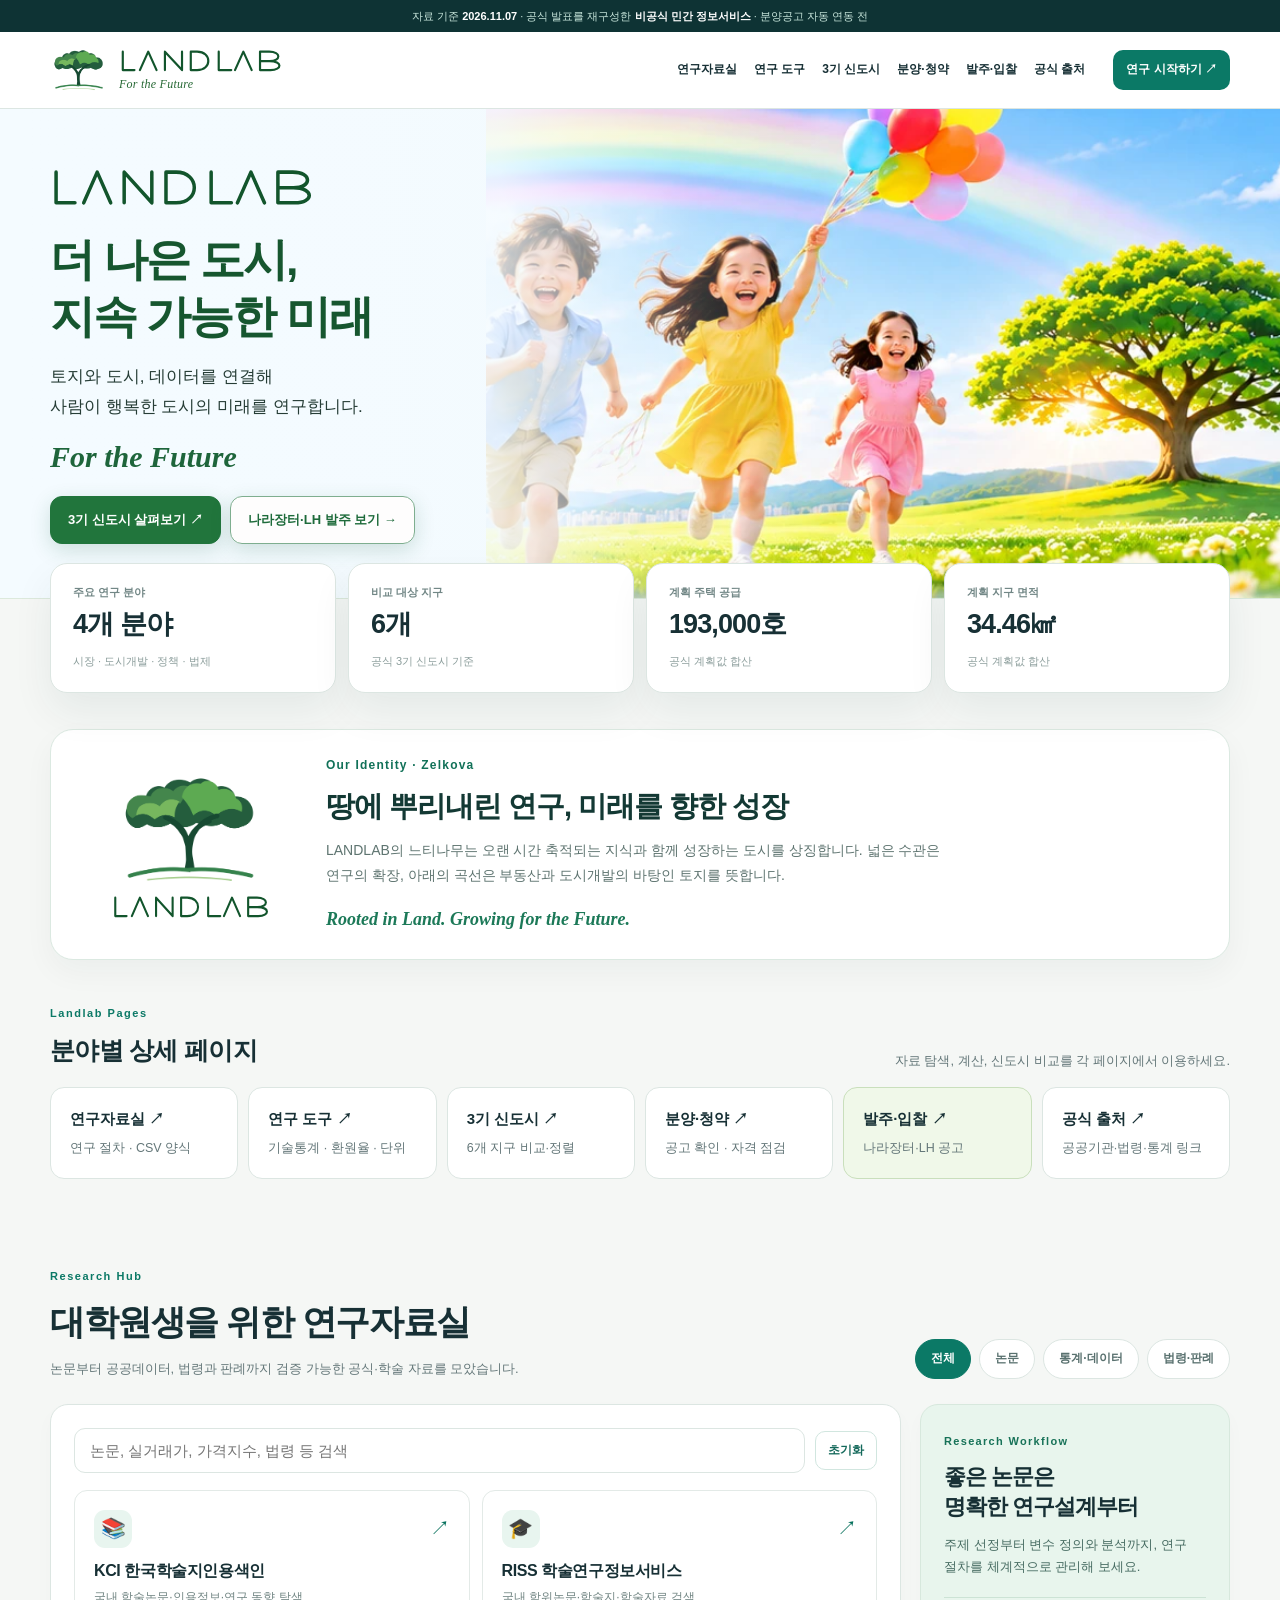
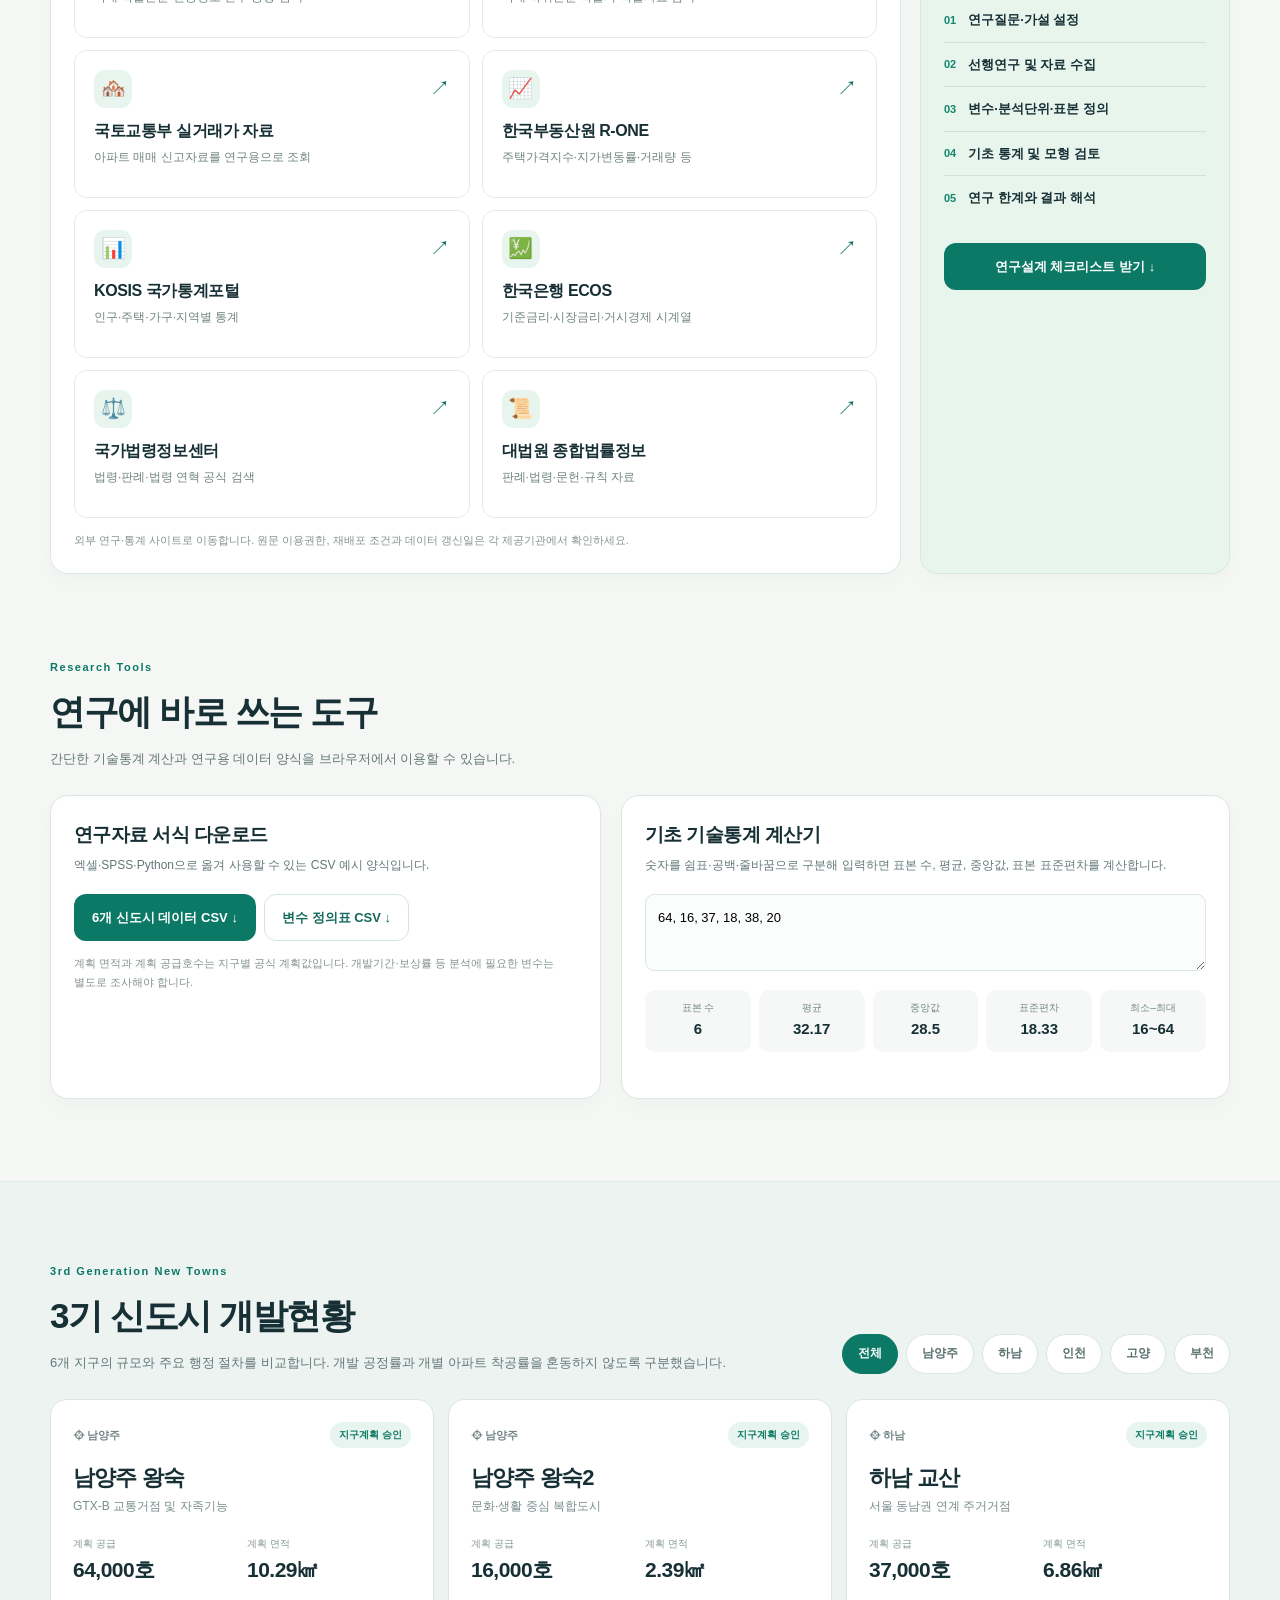
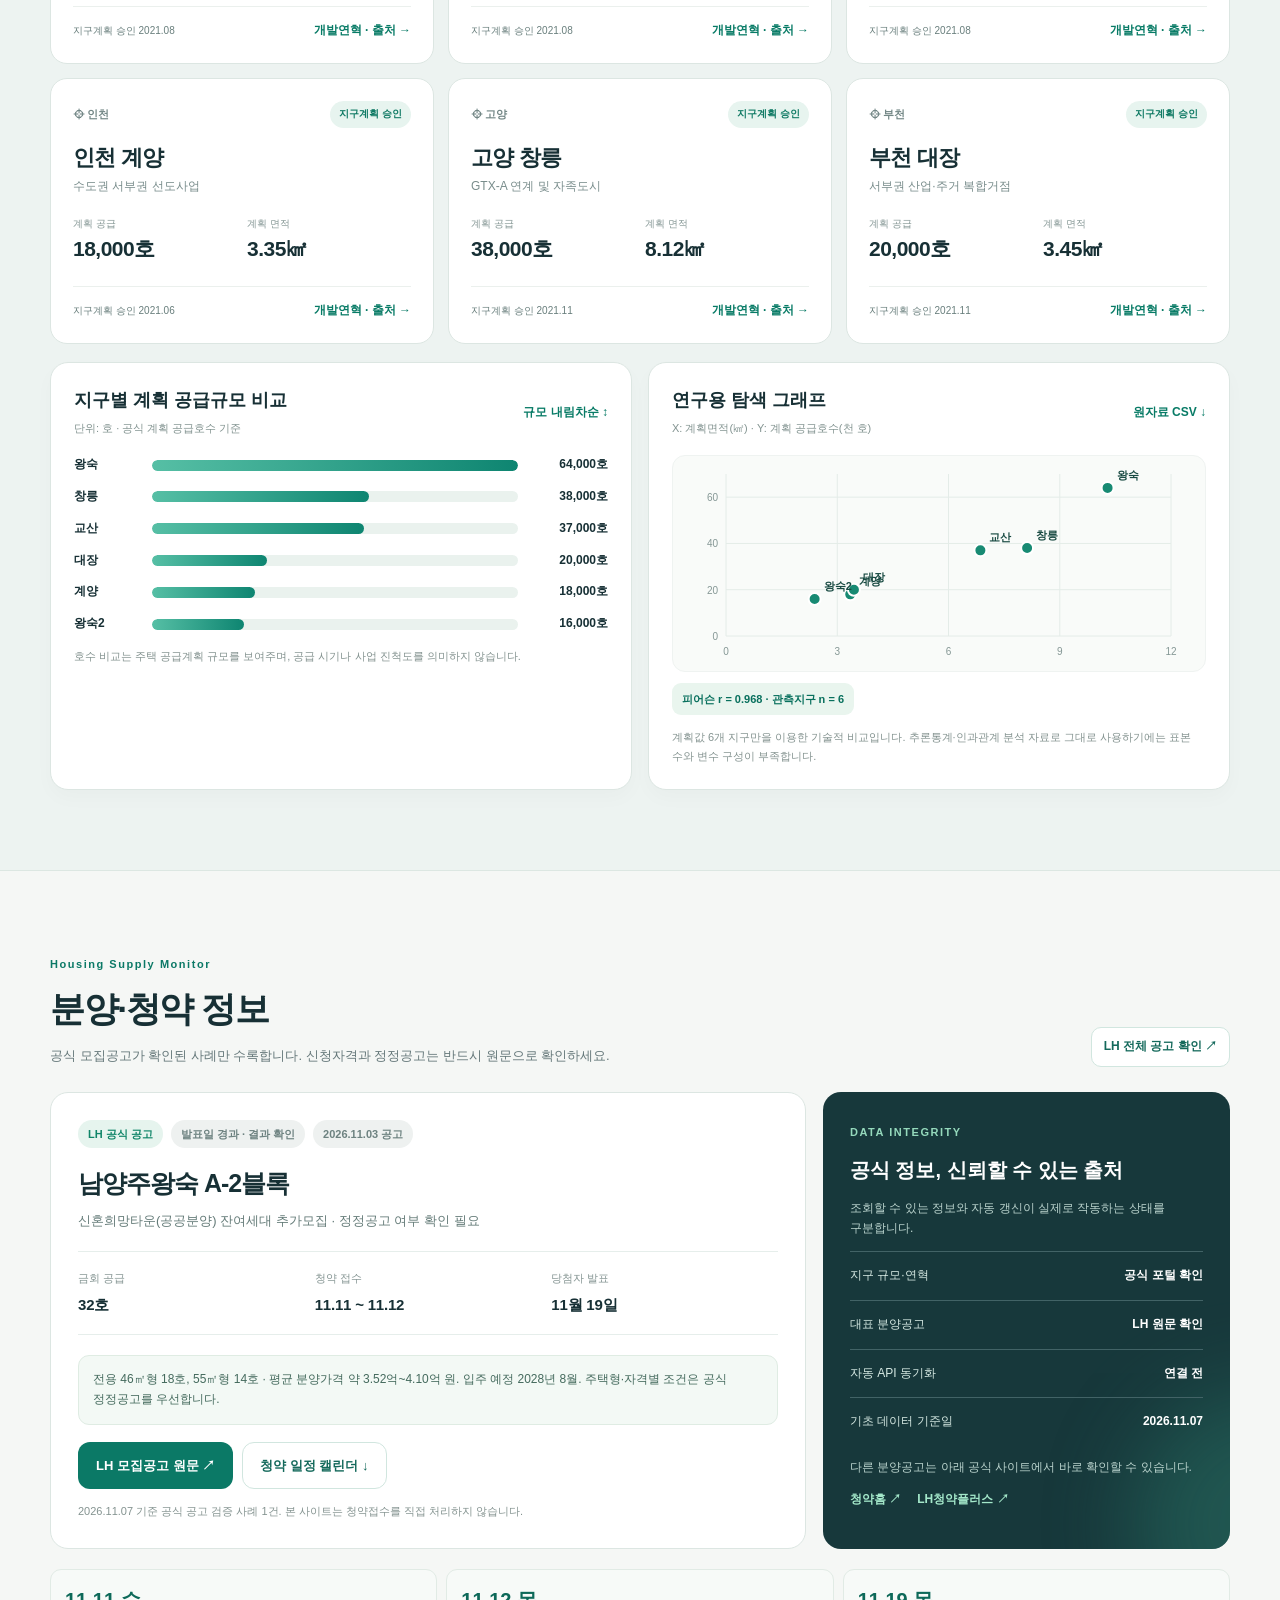
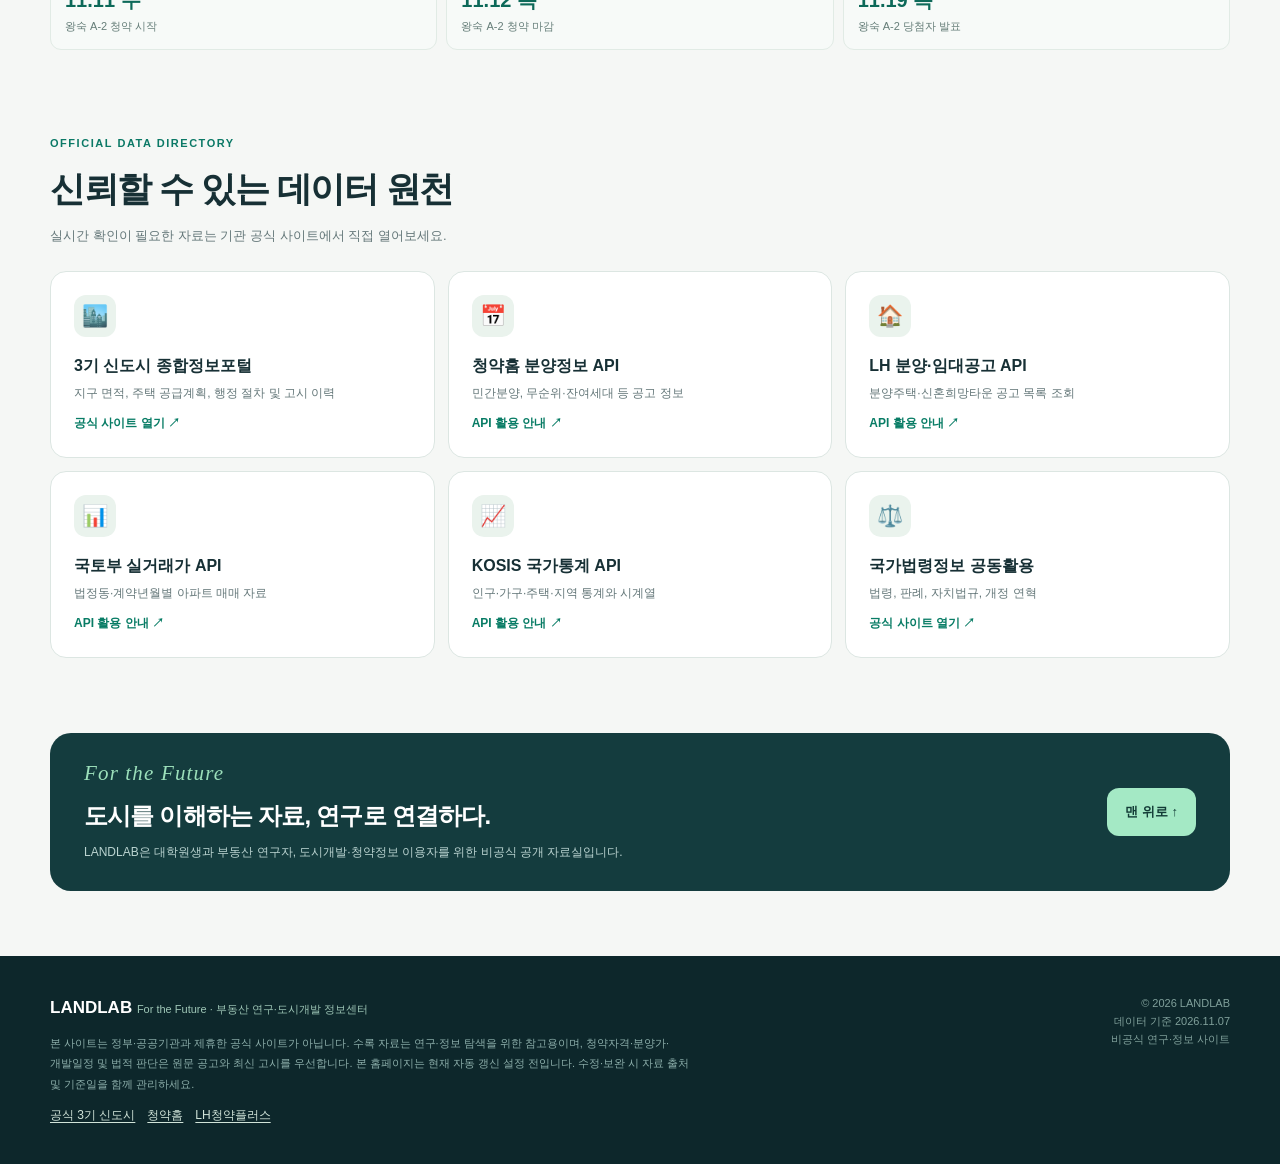
==== commit f6961d46: "Add files via upload" ====
--- a/index.html
+++ b/index.html
@@ -4,8 +4,8 @@
   <meta charset="UTF-8" />
   <meta name="viewport" content="width=device-width,initial-scale=1" />
   <meta name="theme-color" content="#0e292d" />
-  <meta name="description" content="부동산 대학원생과 연구자를 위한 무료 연구자료실, 통계 도구, 3기 신도시 개발·분양 정보. 공식 출처를 함께 확인하세요." />
-  <title>LANDLAB | 부동산 연구와 3기 신도시 정보</title>
+  <meta name="description" content="부동산 대학원생과 연구자를 위한 연구자료실, 통계 도구, 3기 신도시 개발·분양 정보와 나라장터·LH 발주 정보. 공식 출처를 함께 확인하세요." />
+  <title>LANDLAB | 더 나은 도시, 지속 가능한 미래</title>
   <style>
     :root{--bg:#f5f7f5;--paper:#fff;--ink:#173035;--sub:#647779;--forest:#0b7966;--deep:#0e292d;--mint:#d6f0e8;--border:#dce6e2;--blue:#eaf3ff;--orange:#fff3d9;--shadow:0 18px 40px rgba(15,57,53,.07)}
     *{box-sizing:border-box}html{scroll-behavior:smooth;scroll-padding-top:102px}body{margin:0;background:var(--bg);color:var(--ink);font-family:Arial,"Apple SD Gothic Neo","Malgun Gothic","Noto Sans KR",sans-serif;font-size:15px;line-height:1.65;word-break:keep-all}a{color:inherit;text-decoration:none}a:hover{color:var(--forest)}button,input,select,textarea{font:inherit}button{cursor:pointer}button:focus-visible,input:focus-visible,select:focus-visible,a:focus-visible,textarea:focus-visible{outline:3px solid #f6bf58;outline-offset:3px}button:disabled{opacity:.5;cursor:not-allowed}.container{width:min(1180px,calc(100% - 42px));margin:0 auto}.eyebrow{font-size:11px;font-weight:850;letter-spacing:.14em;color:var(--forest)}.sub{color:var(--sub)}
@@ -24,56 +24,173 @@
     @media(max-width:780px){.container{width:min(100% - 30px,1180px)}.header-inner{min-height:64px}.brand-name{font-size:18px}.brand-sub{font-size:9px}.mobile-toggle{display:block}.header-inner>.pill-btn{display:none}.nav{display:none;position:absolute;left:0;right:0;top:64px;padding:18px 25px;background:white;border-bottom:1px solid var(--border);box-shadow:var(--shadow);flex-direction:column;align-items:stretch;gap:10px}.nav.open{display:flex}.nav a{padding:9px}.hero{padding:56px 0 76px}.hero-grid{grid-template-columns:1fr}.hero h1{font-size:clamp(35px,8vw,49px)}.hero-right{min-height:290px;max-width:540px;width:100%;margin:0 auto}.float-card{right:0;bottom:-20px}.stat-strip{grid-template-columns:repeat(2,1fr)}.research-layout,.utility,.comp-panel,.sale-grid{grid-template-columns:1fr}.guidance{height:auto}.district-grid{grid-template-columns:repeat(2,1fr)}.library{grid-template-columns:repeat(2,1fr)}.section-title{align-items:start;flex-direction:column}.footer-grid{flex-direction:column}.footer .copyright{text-align:left}.bottom-banner{flex-direction:column;align-items:start}}
     @media(max-width:530px){.hero h1{font-size:35px}.hero p{font-size:14px}.hero-right{min-height:238px}.map-art{inset:0 3px 0 0}.float-card{padding:11px 14px;min-width:155px;right:1px;bottom:-12px}.float-card .big{font-size:23px}.stat{padding:15px}.stat strong{font-size:23px}section{padding-top:64px}.town-section{margin-top:63px;padding:60px 0}.resource-grid,.district-grid,.library{grid-template-columns:1fr}.resource{min-height:123px}.sale-fields{grid-template-columns:repeat(2,1fr)}.stat-output{grid-template-columns:repeat(3,1fr)}.date-cards{grid-template-columns:1fr 1fr}.bottom-banner{padding:22px}.district-metrics{margin:15px 0}.modal{padding:21px}}
     @media(prefers-reduced-motion:reduce){html{scroll-behavior:auto}*,*:before,*:after{transition:none!important}}
-  </style>
+  
+    /* LANDLAB zelkova brand mark — logo first, typography second. */
+    .brand-mark{width:50px;height:50px;flex:0 0 50px;border:1px solid #e2ece6;border-radius:13px;background:#fff;color:inherit;display:grid;place-items:center;letter-spacing:normal;padding:0;overflow:hidden}
+    .brand-mark img{width:100%;height:100%;object-fit:contain;display:block}
+    .brand-name{font-size:19px;font-weight:750;letter-spacing:0}
+    .brand-sub{font-size:10px;font-weight:500}
+    .brand-story{display:flex;align-items:center;gap:38px;margin:36px auto 8px;padding:22px 42px;border:1px solid #dbe9e1;border-radius:23px;background:#fff;box-shadow:0 12px 30px #0e37350b}
+    .brand-story-visual{width:220px;flex:0 0 220px;display:grid;place-items:center}
+    .brand-story-visual img{display:block;width:100%;height:auto;object-fit:contain}
+    .brand-story .eyebrow{color:#117158;letter-spacing:.10em;font-weight:800;font-size:12px}
+    .brand-story h2{font-size:clamp(21px,2.5vw,29px);color:#133934;margin:10px 0 10px;letter-spacing:-1px;line-height:1.42}
+    .brand-story p{font-size:14px;line-height:1.85;color:#5e7470;margin:0;max-width:640px}
+    @media(max-width:780px){.brand-mark{width:43px;height:43px;flex-basis:43px}.brand-name{font-size:17px}.brand-sub{font-size:9px}.brand-story{gap:17px;padding:18px 20px;margin:24px auto 8px}.brand-story-visual{width:128px;flex-basis:128px}}
+    @media(max-width:530px){.brand-story{gap:12px;padding:16px;align-items:center}.brand-story-visual{width:108px;flex-basis:108px}.brand-story h2{font-size:18px;margin:5px 0 7px}.brand-story p{font-size:12px;line-height:1.6}.brand-story .eyebrow{font-size:10px}}
+
+/* LANDLAB 2026: simplified zelkova symbol + For the Future tagline */
+.brand-mark{width:58px;height:48px;flex:0 0 58px;background:transparent;border:0;border-radius:0;overflow:visible}
+.brand-mark img{width:100%;height:100%;object-fit:contain}
+.brand-name{font-size:18px;font-weight:760;letter-spacing:.02em;color:#183e31}
+.brand-sub{margin-top:5px;font-family:Georgia,'Times New Roman',serif;font-size:12px;font-style:italic;font-weight:500;letter-spacing:.015em;color:#4b896a}
+.hero-slogan{display:flex;align-items:center;gap:14px;flex-wrap:wrap;margin:-4px 0 24px;padding-left:16px;border-left:3px solid #90dfb3}
+.hero-slogan-en{font-family:Georgia,'Times New Roman',serif;font-size:clamp(22px,3vw,32px);font-style:italic;color:#bcf2c9;line-height:1.2}
+.hero-slogan-ko{font-size:13px;font-weight:600;color:#d6ece6}
+.brand-story-visual{width:195px;flex:0 0 195px}.brand-story-visual img{width:100%;height:auto}
+.story-slogan{margin-top:14px!important;color:#1c7958!important;font-style:italic;font-family:Georgia,'Times New Roman',serif;font-size:18px!important;font-weight:600}
+.bottom-slogan{display:block;color:#9bdfba;letter-spacing:.055em;font:italic 21px Georgia,'Times New Roman',serif;margin-bottom:10px}
+@media(max-width:780px){.brand-mark{width:48px;height:43px;flex-basis:48px}.brand-story-visual{width:150px;flex-basis:150px}.brand-sub{font-size:10px}.hero-slogan{gap:8px}.hero-slogan-ko{font-size:12px}}
+@media(max-width:530px){.brand-mark{width:45px;height:42px;flex-basis:45px}.brand-name{font-size:17px}.brand-story{align-items:center}.brand-story-visual{width:98px;flex-basis:98px}.brand-story .story-slogan{font-size:13px!important;line-height:1.4}.hero-slogan-en{font-size:25px}}
+
+
+/* LANDLAB · full visible Zelkova hero / light nature layout / 2026-11-08 */
+.header .nav{gap:17px;font-size:12px}
+.hero.hero-zelkova{background:linear-gradient(130deg,#f4faf3 0%,#fef8f0 64%,#e9f4e4 100%);color:#113e25;min-height:495px;padding:38px 0 34px;border-bottom:1px solid #dbe9d8}
+.hero.hero-zelkova::before{display:none}
+.hero-zelkova .hero-grid{grid-template-columns:minmax(0,47%) minmax(0,53%);gap:10px;align-items:center}
+.hero-zelkova .hero-copy{padding:12px 0 20px;z-index:2;position:relative}
+.hero-zelkova .eyebrow{color:#3c8242;font-weight:850;letter-spacing:.19em}
+.hero-zelkova h1{font-size:clamp(35px,4vw,54px);letter-spacing:-2.2px;color:#133d22;line-height:1.28;margin:21px 0}
+.hero-zelkova h1 em{color:#307c3a}
+.hero-zelkova p{color:#445e50;line-height:1.88;font-size:15px}
+.hero-zelkova .hero-slogan{border-left-color:#34884e;margin:1px 0 22px;gap:8px;align-items:baseline}
+.hero-zelkova .hero-slogan-en{color:#286b38;font-size:clamp(22px,2.7vw,33px)}
+.hero-zelkova .hero-slogan-ko{color:#5b735f;font-size:12px}
+.hero-zelkova .hero-actions{gap:9px}
+.hero-zelkova .cta{background:#2c7738;color:#fff;border:1px solid #2c7738}
+.hero-zelkova .cta:hover{background:#225d2a}
+.hero-zelkova .cta.outline{color:#216735;background:#fff;border:1px solid #acd1ad}
+.hero-zelkova .cta.outline:hover{color:#1e5930;background:#eff8ed}
+.hero-zelkova .hero-meta{margin-top:18px;color:#657c6b;font-size:11px}
+.hero-tree{margin:0;position:relative;min-width:0;align-self:stretch;display:flex;align-items:center;justify-content:center}
+.hero-tree img{width:100%;height:auto;min-height:340px;max-height:443px;object-fit:contain;display:block;border-radius:18px;box-shadow:0 18px 44px #4d845c17}
+.tree-caption{position:absolute;bottom:7px;right:10px;border-radius:30px;padding:4px 11px;background:#ffffffd9;color:#3a7650;font:italic 11px Georgia,serif;letter-spacing:.03em}
+@media(max-width:960px){.header .nav{gap:10px}.hero-zelkova .hero-grid{gap:12px}.hero-zelkova h1{font-size:35px}.hero-tree img{min-height:260px}}
+@media(max-width:760px){.hero.hero-zelkova{padding:24px 0 30px;min-height:unset}.hero-zelkova .hero-grid{display:flex;flex-direction:column;gap:12px}.hero-zelkova .hero-copy{padding:0;width:100%}.hero-zelkova h1{font-size:clamp(31px,8vw,43px);margin:12px 0}.hero-zelkova p{font-size:14px;margin:0 0 15px}.hero-zelkova .hero-slogan{margin:0 0 18px}.hero-zelkova .hero-slogan-en{font-size:25px}.hero-zelkova .hero-meta{gap:8px}.hero-tree{width:100%;height:auto;align-self:stretch}.hero-tree img{width:100%;min-height:0;max-height:none;object-fit:contain;aspect-ratio:849/466}.tree-caption{font-size:9px}.hero-zelkova .hero-actions{gap:8px}}
+
+
+/* 2026.11: forward-running children; original picture rendered without baked UI text. */
+.header{background:rgba(255,255,255,.98)}
+.brand-name{display:flex;flex-direction:column;justify-content:center;align-items:flex-start;gap:0}
+.brand-wordmark{display:block;width:164px;height:auto;max-width:100%}
+.brand-sub{margin-top:2px!important;font:italic 12px Georgia,'Times New Roman',serif!important;color:#276935!important;letter-spacing:.02em}
+.hero.hero-zelkova{position:relative;overflow:hidden;min-height:476px;padding:57px 0 54px;background:#f0f8fc;color:#103d28;border-bottom:1px solid #dce9dc;isolation:isolate}
+.hero.hero-zelkova:before{display:none}
+.hero.hero-zelkova:after{content:"";position:absolute;z-index:1;inset:0;pointer-events:none;background:linear-gradient(90deg,#f4fbff 0%,rgba(244,251,255,.96) 29%,rgba(244,251,255,.82) 39%,rgba(244,251,255,.25) 53%,rgba(244,251,255,0) 65%)}
+.hero-zelkova .hero-grid{position:relative;z-index:2;display:block}
+.hero-zelkova .hero-copy{width:min(54%,635px);padding:0;position:relative;z-index:3}
+.hero-type{display:block;margin-bottom:20px}
+.hero-type img{width:265px;height:auto;display:block;max-width:100%}
+.hero-zelkova h1{font-size:clamp(34px,3.5vw,49px);line-height:1.27;margin:0 0 18px;letter-spacing:-2px;color:#16562f}
+.hero-zelkova h1 em{color:#16562f}
+.hero-zelkova p{font-size:17px;line-height:1.76;color:#263d36;margin-bottom:17px;max-width:620px}
+.hero-zelkova .hero-slogan{padding:0;margin:0 0 21px;border:0;display:block}
+.hero-zelkova .hero-slogan-en{font-size:30px;color:#1e653b;font-style:italic;font-weight:600}
+.hero-zelkova .hero-actions{display:flex;gap:9px;flex-wrap:wrap}
+.hero-zelkova .hero-actions .cta{background:#21753c;color:#fff;border-color:#21753c;box-shadow:0 6px 20px #1a65402e}
+.hero-zelkova .hero-actions .cta.outline{background:#fffdfdef;color:#1e6b3b;border-color:#7eae8f}
+.hero-image-wrap{position:absolute;z-index:0;right:0;top:0;bottom:0;width:62%;overflow:hidden}
+.hero-image-wrap img{width:100%;height:100%;display:block;object-fit:cover;object-position:center center}
+.refined-mark{display:flex;flex-direction:column;align-items:center;justify-content:center;gap:2px}
+.refined-mark img:first-child{width:155px;max-width:100%;height:125px;object-fit:contain}
+.refined-mark img:last-child{width:160px;max-width:100%;height:auto}
+@media(max-width:1000px) and (min-width:761px){.hero-zelkova .hero-copy{width:56%}.hero-zelkova h1{font-size:clamp(31px,4vw,42px)}.hero-zelkova p{font-size:15px}.hero-image-wrap{width:59%}}
+@media(max-width:760px){
+ .brand-wordmark{width:145px}.brand-sub{font-size:10px!important}
+ .hero.hero-zelkova{display:flex;flex-direction:column;min-height:0;padding:29px 0 0;background:#f0f9ff}
+ .hero.hero-zelkova:after{display:none}
+ .hero-zelkova .hero-copy{width:100%;padding:0 0 17px}
+ .hero-type{margin-bottom:10px}.hero-type img{width:185px}
+ .hero-zelkova h1{font-size:clamp(30px,7.4vw,43px);letter-spacing:-1.6px;margin:0 0 11px}
+ .hero-zelkova p{font-size:14px;line-height:1.65;margin-bottom:9px}
+ .hero-zelkova .hero-slogan{margin-bottom:13px}.hero-zelkova .hero-slogan-en{font-size:23px}
+ .hero-zelkova .hero-actions{gap:6px}.hero-zelkova .hero-actions .cta{padding:10px 12px;font-size:12px}
+ .hero-image-wrap{width:100%;position:relative;right:auto;top:auto;bottom:auto;height:auto;z-index:1}
+ .hero-image-wrap img{width:100%;height:auto;aspect-ratio:933 / 448;object-fit:cover;object-position:center}
+ .stat-strip{margin-top:18px}
+ .refined-mark img:first-child{width:105px;height:92px}.refined-mark img:last-child{width:105px}
+}
+@media(max-width:380px){.hero-zelkova .hero-actions .cta{font-size:11px;padding:9px}.brand-wordmark{width:125px}}
+</style>
+<link rel="canonical" href="https://landlab.kr/"/>
+<link rel="icon" href="landlab-symbol.png" type="image/png" />
+<meta name="theme-color" content="#0f382e" />
+<meta property="og:image" content="https://landlab.kr/landlab-logo.png" />
 </head>
 <body>
   <div class="newsbar"><div class="container">자료 기준 <strong>2026.11.07</strong> · 공식 발표를 재구성한 <strong>비공식 민간 정보서비스</strong> · 분양공고 자동 연동 전</div></div>
   <header class="header"><div class="container header-inner">
-    <a class="brand" href="#home" aria-label="랜드랩 첫 화면"><span class="brand-mark">L.</span><span class="brand-name">LANDLAB<small class="brand-sub">부동산 연구 · 도시개발 데이터</small></span></a>
+    <a class="brand" href="#home" aria-label="랜드랩 첫 화면"><span class="brand-mark"><img src="landlab-symbol.png" alt="" width="48" height="48" /></span><span class="brand-name"><img class="brand-wordmark" src="landlab-wordmark.svg" alt="LANDLAB" width="174" height="30"><small class="brand-sub">For the Future</small></span></a>
     <button class="mobile-toggle" id="menuToggle" aria-label="메뉴 열기" aria-expanded="false" aria-controls="mainNav">☰</button>
-    <nav class="nav" id="mainNav" aria-label="주요 메뉴"><a href="#research">연구자료실</a><a href="#tools">연구 도구</a><a href="#towns">3기 신도시</a><a href="#sales">분양·청약</a><a href="#sources">공식 출처</a></nav>
+    <nav class="nav" id="mainNav" aria-label="주요 메뉴"><a href="research.html">연구자료실</a><a href="tools.html">연구 도구</a><a href="towns.html">3기 신도시</a><a href="sales.html">분양·청약</a><a href="procurement.html">발주·입찰</a><a href="sources.html">공식 출처</a></nav>
     <a class="pill-btn small" href="#research">연구 시작하기 ↗</a>
   </div></header>
   <main id="home">
-    <div class="hero"><div class="container hero-grid">
-      <div><div class="eyebrow">REAL ESTATE RESEARCH × NEW TOWNS</div><h1>부동산 연구에<br><em>데이터를 더하다.</em></h1><p>논문 준비부터 통계분석, 도시개발 사례 연구까지.<br>대학원생에게 필요한 연구자료와 3기 신도시의 개발·분양 정보를 한곳에서 살펴보세요.</p>
-        <div class="hero-actions"><a href="#research" class="cta">연구자료 둘러보기 ↗</a><a href="#towns" class="cta outline">3기 신도시 비교하기 →</a></div>
-        <div class="hero-meta"><span>✓ 공개 자료 기반</span><span>✓ CSV 다운로드</span><span>✓ 모바일 지원</span></div>
+    <section class="hero hero-zelkova" aria-labelledby="main-headline">
+      <div class="container hero-grid">
+        <div class="hero-copy">
+          <div class="eyebrow hero-type"><img src="landlab-wordmark.svg" alt="LANDLAB" width="270" height="46"></div>
+          <h1 id="main-headline">더 나은 도시,<br><em>지속 가능한 미래</em></h1>
+          <p>토지와 도시, 데이터를 연결해<br>사람이 행복한 도시의 미래를 연구합니다.</p>
+          <div class="hero-slogan"><span class="hero-slogan-en">For the Future</span></div>
+          <div class="hero-actions"><a class="cta" href="towns.html">3기 신도시 살펴보기 ↗</a><a class="cta outline" href="procurement.html">나라장터·LH 발주 보기 →</a></div>
+        </div>
       </div>
-      <div class="hero-right" aria-label="신도시 6개 지구 도식 이미지"><div class="map-art"><div class="map-label"><small>METROPOLITAN DEVELOPMENT</small>수도권 3기 신도시 연구지도</div>
-        <svg viewBox="0 0 520 320" role="img" aria-label="6개 신도시가 연구망으로 연결된 추상 그래픽">
-          <g fill="none" stroke="#72c0a8" stroke-width="1.5" opacity=".65"><path d="M86 175 206 132 329 80 434 154 316 227 164 249 86 175"/><path d="M206 132 316 227 329 80M164 249 434 154" stroke-dasharray="6 7"/></g>
-          <g fill="#236d62" stroke="#78c7ae" stroke-width="2"><circle cx="86" cy="175" r="12"/><circle cx="206" cy="132" r="12"/><circle cx="329" cy="80" r="12"/><circle cx="434" cy="154" r="12"/><circle cx="316" cy="227" r="12"/><circle cx="164" cy="249" r="12"/></g>
-          <g fill="#b4f3d0"><circle cx="86" cy="175" r="4"/><circle cx="206" cy="132" r="4"/><circle cx="329" cy="80" r="4"/><circle cx="434" cy="154" r="4"/><circle cx="316" cy="227" r="4"/><circle cx="164" cy="249" r="4"/></g>
-          <g font-family="Arial,Malgun Gothic,sans-serif" font-size="13" font-weight="bold" fill="#e7fff5"><text x="39" y="155">창릉</text><text x="184" y="111">왕숙</text><text x="315" y="58">왕숙2</text><text x="445" y="158">교산</text><text x="325" y="250">계양</text><text x="110" y="281">대장</text></g>
-        </svg></div><div class="float-card"><small>3기 신도시 계획 공급</small><span class="big">19.3만 호</span><span class="mark">6개 지구 합계 · 계획값</span></div>
+      <div class="hero-image-wrap"><img src="landlab-future-scene.webp" alt="넓게 펼쳐진 무지개 아래에서 아이들이 앞을 향해 달리고 오른쪽 느티나무가 햇살을 받는 풍경" width="933" height="448" fetchpriority="high"></div>
+    </section>
+ <div class="container stat-strip"><div class="stat"><small>주요 연구 분야</small><strong>4개 분야</strong><span class="hint">시장 · 도시개발 · 정책 · 법제</span></div><div class="stat"><small>비교 대상 지구</small><strong>6개</strong><span class="hint">공식 3기 신도시 기준</span></div><div class="stat"><small>계획 주택 공급</small><strong>193,000호</strong><span class="hint">공식 계획값 합산</span></div><div class="stat"><small>계획 지구 면적</small><strong>34.46㎢</strong><span class="hint">공식 계획값 합산</span></div></div>
+    
+
+    <section class="container brand-story" aria-labelledby="brand-story-heading">
+      <div class="brand-story-visual refined-mark"><img src="landlab-symbol.png" alt="LANDLAB 느티나무 심벌" width="190" height="190" loading="lazy" decoding="async" /><img src="landlab-wordmark.svg" alt="LANDLAB" width="170" height="30" loading="lazy" decoding="async" /></div>
+      <div><span class="eyebrow">Our Identity · Zelkova</span><h2 id="brand-story-heading">땅에 뿌리내린 연구, 미래를 향한 성장</h2><p>LANDLAB의 느티나무는 오랜 시간 축적되는 지식과 함께 성장하는 도시를 상징합니다. 넓은 수관은 연구의 확장, 아래의 곡선은 부동산과 도시개발의 바탕인 토지를 뜻합니다.</p><p class="story-slogan">Rooted in Land. Growing for the Future.</p></div>
+    </section>
+
+<section class="container" aria-label="새로 추가된 상세 페이지" style="padding:32px 0 4px">
+<div style="display:flex;justify-content:space-between;align-items:end;gap:12px;flex-wrap:wrap;margin-bottom:15px"><div><span class="eyebrow">Landlab Pages</span><h2 style="margin:6px 0 0;font-size:25px;letter-spacing:-.7px">분야별 상세 페이지</h2></div><p style="margin:0;color:#647779;font-size:13px">자료 탐색, 계산, 신도시 비교를 각 페이지에서 이용하세요.</p></div>
+<div style="display:grid;grid-template-columns:repeat(auto-fit,minmax(170px,1fr));gap:10px">
+<a href="research.html" style="padding:19px;border-radius:14px;background:#fff;border:1px solid #dce6e2"><b>연구자료실 ↗</b><small style="display:block;color:#647779;margin-top:7px">연구 절차 · CSV 양식</small></a>
+<a href="tools.html" style="padding:19px;border-radius:14px;background:#fff;border:1px solid #dce6e2"><b>연구 도구 ↗</b><small style="display:block;color:#647779;margin-top:7px">기술통계 · 환원율 · 단위</small></a>
+<a href="towns.html" style="padding:19px;border-radius:14px;background:#fff;border:1px solid #dce6e2"><b>3기 신도시 ↗</b><small style="display:block;color:#647779;margin-top:7px">6개 지구 비교·정렬</small></a>
+<a href="sales.html" style="padding:19px;border-radius:14px;background:#fff;border:1px solid #dce6e2"><b>분양·청약 ↗</b><small style="display:block;color:#647779;margin-top:7px">공고 확인 · 자격 점검</small></a>
+<a href="procurement.html" style="padding:19px;border-radius:14px;background:#f0f8e9;border:1px solid #c9dfbc"><b>발주·입찰 ↗</b><small style="display:block;color:#647779;margin-top:7px">나라장터·LH 공고</small></a>
+<a href="sources.html" style="padding:19px;border-radius:14px;background:#fff;border:1px solid #dce6e2"><b>공식 출처 ↗</b><small style="display:block;color:#647779;margin-top:7px">공공기관·법령·통계 링크</small></a>
+</div></section>
+<section id="research" class="container"><div class="section-title"><div><span class="eyebrow">Research Hub</span><h2>대학원생을 위한 연구자료실</h2><p>논문부터 공공데이터, 법령과 판례까지 검증 가능한 공식·학술 자료를 모았습니다.</p></div><div class="tabs" role="group" aria-label="연구자료 분류"><button type="button" class="tab active" data-resource="all">전체</button><button type="button" class="tab" data-resource="paper">논문</button><button type="button" class="tab" data-resource="data">통계·데이터</button><button type="button" class="tab" data-resource="law">법령·판례</button></div></div>
+      <div class="research-layout"><div class="panel"><div class="search-row"><input id="resourceSearch" class="search-input" type="search" placeholder="논문, 실거래가, 가격지수, 법령 등 검색" aria-label="연구자료 필터 검색" /><button type="button" class="pill-btn outline small" id="resetResources">초기화</button></div><div class="resource-grid" id="resourcesGrid"></div><div class="disclaimer">외부 연구·통계 사이트로 이동합니다. 원문 이용권한, 재배포 조건과 데이터 갱신일은 각 제공기관에서 확인하세요.</div></div>
+        <aside class="panel guidance"><span class="small-label">Research Workflow</span><h3>좋은 논문은<br>명확한 연구설계부터</h3><p>주제 선정부터 변수 정의와 분석까지, 연구 절차를 체계적으로 관리해 보세요.</p><div class="flow-step"><span>01</span> 연구질문·가설 설정</div><div class="flow-step"><span>02</span> 선행연구 및 자료 수집</div><div class="flow-step"><span>03</span> 변수·분석단위·표본 정의</div><div class="flow-step"><span>04</span> 기초 통계 및 모형 검토</div><div class="flow-step"><span>05</span> 연구 한계와 결과 해석</div><button type="button" class="pill-btn" id="downloadChecklist">연구설계 체크리스트 받기 ↓</button></aside>
       </div>
-    </div></div>
-    <div class="container stat-strip"><div class="stat"><small>주요 연구 분야</small><strong>4개 분야</strong><span class="hint">시장 · 도시개발 · 정책 · 법제</span></div><div class="stat"><small>비교 대상 지구</small><strong>6개</strong><span class="hint">공식 3기 신도시 기준</span></div><div class="stat"><small>계획 주택 공급</small><strong>193,000호</strong><span class="hint">공식 계획값 합산</span></div><div class="stat"><small>계획 지구 면적</small><strong>34.46㎢</strong><span class="hint">공식 계획값 합산</span></div></div>
-    <section id="research" class="container"><div class="section-title"><div><span class="eyebrow">RESEARCH HUB</span><h2>대학원생을 위한 연구자료실</h2><p>논문부터 공공데이터, 법령과 판례까지 검증 가능한 공식·학술 자료를 모았습니다.</p></div><div class="tabs" role="group" aria-label="연구자료 분류"><button type="button" class="tab active" data-resource="all">전체</button><button type="button" class="tab" data-resource="paper">논문</button><button type="button" class="tab" data-resource="data">통계·데이터</button><button type="button" class="tab" data-resource="law">법령·판례</button></div></div>
-      <div class="research-layout"><div class="panel"><div class="search-row"><input id="resourceSearch" class="search-input" type="search" placeholder="논문, 실거래가, 가격지수, 법령 등 검색" aria-label="연구자료 필터 검색" /><button type="button" class="pill-btn outline small" id="resetResources">초기화</button></div><div class="resource-grid" id="resourcesGrid"></div><div class="disclaimer">외부 연구·통계 사이트로 이동합니다. 원문 이용권한, 재배포 조건과 데이터 갱신일은 각 제공기관에서 확인하세요.</div></div>
-        <aside class="panel guidance"><span class="small-label">RESEARCH WORKFLOW</span><h3>좋은 논문은<br>명확한 연구설계부터</h3><p>주제 선정부터 변수 정의와 분석까지, 연구 절차를 체계적으로 관리해 보세요.</p><div class="flow-step"><span>01</span> 연구질문·가설 설정</div><div class="flow-step"><span>02</span> 선행연구 및 자료 수집</div><div class="flow-step"><span>03</span> 변수·분석단위·표본 정의</div><div class="flow-step"><span>04</span> 기초 통계 및 모형 검토</div><div class="flow-step"><span>05</span> 연구 한계와 결과 해석</div><button type="button" class="pill-btn" id="downloadChecklist">연구설계 체크리스트 받기 ↓</button></aside>
-      </div>
-    </section>
-    <section id="tools" class="container"><div class="section-title"><div><span class="eyebrow">RESEARCH TOOLS</span><h2>연구에 바로 쓰는 도구</h2><p>간단한 기술통계 계산과 연구용 데이터 양식을 브라우저에서 이용할 수 있습니다.</p></div></div>
+    </section>
+    <section id="tools" class="container"><div class="section-title"><div><span class="eyebrow">Research Tools</span><h2>연구에 바로 쓰는 도구</h2><p>간단한 기술통계 계산과 연구용 데이터 양식을 브라우저에서 이용할 수 있습니다.</p></div></div>
       <div class="utility"><div class="panel"><h3>연구자료 서식 다운로드</h3><p>엑셀·SPSS·Python으로 옮겨 사용할 수 있는 CSV 예시 양식입니다.</p><div class="template-btns"><button class="pill-btn" type="button" id="downloadDistricts">6개 신도시 데이터 CSV ↓</button><button class="pill-btn outline" type="button" id="downloadVariables">변수 정의표 CSV ↓</button></div><div class="disclaimer">계획 면적과 계획 공급호수는 지구별 공식 계획값입니다. 개발기간·보상률 등 분석에 필요한 변수는 별도로 조사해야 합니다.</div></div>
       <div class="panel"><h3>기초 기술통계 계산기</h3><p>숫자를 쉼표·공백·줄바꿈으로 구분해 입력하면 표본 수, 평균, 중앙값, 표본 표준편차를 계산합니다.</p><textarea class="stats-input" id="statsInput" aria-label="숫자 데이터 입력">64, 16, 37, 18, 38, 20</textarea><div class="stat-output" aria-live="polite"><div class="mini-stat"><small>표본 수</small><b id="outN">6</b></div><div class="mini-stat"><small>평균</small><b id="outMean">—</b></div><div class="mini-stat"><small>중앙값</small><b id="outMed">—</b></div><div class="mini-stat"><small>표준편차</small><b id="outSd">—</b></div><div class="mini-stat"><small>최소–최대</small><b id="outRange">—</b></div></div><div class="err" id="statsError" role="status"></div></div></div>
     </section>
-    <div class="town-section" id="towns"><div class="container"><div class="section-title"><div><span class="eyebrow">3RD GENERATION NEW TOWNS</span><h2>3기 신도시 개발현황</h2><p>6개 지구의 규모와 주요 행정 절차를 비교합니다. 개발 공정률과 개별 아파트 착공률을 혼동하지 않도록 구분했습니다.</p></div><div class="chipline" aria-label="지구 필터"><button class="chip active" data-town="all">전체</button><button class="chip" data-town="남양주">남양주</button><button class="chip" data-town="하남">하남</button><button class="chip" data-town="인천">인천</button><button class="chip" data-town="고양">고양</button><button class="chip" data-town="부천">부천</button></div></div>
+    <div class="town-section" id="towns"><div class="container"><div class="section-title"><div><span class="eyebrow">3rd Generation New Towns</span><h2>3기 신도시 개발현황</h2><p>6개 지구의 규모와 주요 행정 절차를 비교합니다. 개발 공정률과 개별 아파트 착공률을 혼동하지 않도록 구분했습니다.</p></div><div class="chipline" aria-label="지구 필터"><button class="chip active" data-town="all">전체</button><button class="chip" data-town="남양주">남양주</button><button class="chip" data-town="하남">하남</button><button class="chip" data-town="인천">인천</button><button class="chip" data-town="고양">고양</button><button class="chip" data-town="부천">부천</button></div></div>
       <div class="district-grid" id="districtGrid"></div>
       <div class="comp-panel"><div class="panel"><div class="panel-heading"><div><h3>지구별 계획 공급규모 비교</h3><small>단위: 호 · 공식 계획 공급호수 기준</small></div><button class="bare-button" id="sortBars" type="button">규모 내림차순 ↕</button></div><div id="bars"></div><div class="disclaimer">호수 비교는 주택 공급계획 규모를 보여주며, 공급 시기나 사업 진척도를 의미하지 않습니다.</div></div>
       <div class="panel"><div class="panel-heading"><div><h3>연구용 탐색 그래프</h3><small>X: 계획면적(㎢) · Y: 계획 공급호수(천 호)</small></div><button class="bare-button" id="downloadGraphCSV" type="button">원자료 CSV ↓</button></div><div class="plot-area" id="scatter"></div><div id="corrLabel" class="research-stat">상관계수 계산 중</div><div class="disclaimer">계획값 6개 지구만을 이용한 기술적 비교입니다. 추론통계·인과관계 분석 자료로 그대로 사용하기에는 표본 수와 변수 구성이 부족합니다.</div></div></div>
     </div></div>
-    <section id="sales" class="container"><div class="section-title"><div><span class="eyebrow">HOUSING SUPPLY MONITOR</span><h2>분양·청약 정보</h2><p>공식 모집공고가 확인된 사례만 수록합니다. 신청자격과 정정공고는 반드시 원문으로 확인하세요.</p></div><a href="https://apply.lh.or.kr/lhapply/apply/main.do" target="_blank" rel="noopener noreferrer" class="pill-btn outline small">LH 전체 공고 확인 ↗</a></div>
+    <section id="sales" class="container"><div class="section-title"><div><span class="eyebrow">Housing Supply Monitor</span><h2>분양·청약 정보</h2><p>공식 모집공고가 확인된 사례만 수록합니다. 신청자격과 정정공고는 반드시 원문으로 확인하세요.</p></div><a href="https://apply.lh.or.kr/lhapply/apply/main.do" target="_blank" rel="noopener noreferrer" class="pill-btn outline small">LH 전체 공고 확인 ↗</a></div>
     <div class="sale-grid"><div class="sale-feature"><div class="sale-topline"><span class="badge">LH 공식 공고</span><span class="badge amber" id="saleStatus">접수 예정</span><span class="badge gray">2026.11.03 공고</span></div><h3>남양주왕숙 A-2블록</h3><p class="desc">신혼희망타운(공공분양) 잔여세대 추가모집 · 정정공고 여부 확인 필요</p><div class="sale-fields"><div><small>금회 공급</small><b>32호</b></div><div><small>청약 접수</small><b>11.11 ~ 11.12</b></div><div><small>당첨자 발표</small><b>11월 19일</b></div></div><div class="sale-info">전용 46㎡형 18호, 55㎡형 14호 · 평균 분양가격 약 3.52억~4.10억 원. 입주 예정 2028년 8월. 주택형·자격별 조건은 공식 정정공고를 우선합니다.</div><div class="sale-actions"><a class="pill-btn" href="https://apply.lh.or.kr/lhapply/apply/wt/wrtanc/selectWrtancInfo.do?aisTpCd=39&amp;ccrCnntSysDsCd=02&amp;mi=1027&amp;panId=0000061192&amp;uppAisTpCd=39" target="_blank" rel="noopener noreferrer">LH 모집공고 원문 ↗</a><button type="button" class="pill-btn outline" id="downloadCalendar">청약 일정 캘린더 ↓</button></div><div class="disclaimer">2026.11.07 기준 공식 공고 검증 사례 1건. 본 사이트는 청약접수를 직접 처리하지 않습니다.</div></div>
       <aside class="update-box"><span class="eyebrow" style="color:#95d9bc">DATA INTEGRITY</span><h3>공식 정보, 신뢰할 수 있는 출처</h3><p>조회할 수 있는 정보와 자동 갱신이 실제로 작동하는 상태를 구분합니다.</p><div class="mini-row"><span>지구 규모·연혁</span><strong>공식 포털 확인</strong></div><div class="mini-row"><span>대표 분양공고</span><strong>LH 원문 확인</strong></div><div class="mini-row"><span>자동 API 동기화</span><strong id="autoState">연결 전</strong></div><div class="mini-row"><span>기초 데이터 기준일</span><strong id="lastUpdated">2026.11.07</strong></div><p>다른 분양공고는 아래 공식 사이트에서 바로 확인할 수 있습니다.</p><div style="display:flex;gap:16px;flex-wrap:wrap"><a href="https://www.applyhome.co.kr/" target="_blank" rel="noopener noreferrer">청약홈 ↗</a><a href="https://apply.lh.or.kr/lhapply/apply/main.do" target="_blank" rel="noopener noreferrer">LH청약플러스 ↗</a></div></aside></div>
     <div class="date-cards"><div class="date-card"><strong>11.11 수</strong><span>왕숙 A-2 청약 시작</span></div><div class="date-card"><strong>11.12 목</strong><span>왕숙 A-2 청약 마감</span></div><div class="date-card"><strong>11.19 목</strong><span>왕숙 A-2 당첨자 발표</span></div></div>
     <div class="panel" id="autoNoticePanel" style="margin-top:17px;display:none"><div class="panel-heading"><h3>추가 LH 공고 모니터링</h3><small id="autoNoticeDate"></small></div><div id="autoNoticeList"></div><div class="disclaimer">자동 목록은 신규 공고 검색용 참고정보입니다. 해당 지구 여부와 정정공고·접수 자격을 공식 공고에서 다시 확인해야 합니다.</div></div>
     </section>
     <section id="sources" class="container"><div class="section-title"><div><span class="eyebrow">OFFICIAL DATA DIRECTORY</span><h2>신뢰할 수 있는 데이터 원천</h2><p>실시간 확인이 필요한 자료는 기관 공식 사이트에서 직접 열어보세요.</p></div></div><div class="library"><a class="lib-link" target="_blank" rel="noopener noreferrer" href="https://www.xn--3-3u6ey6lv7rsa.kr/kor/CMS/Contents/Contents.do?mCode=MN036"><span class="icon">🏙️</span><b>3기 신도시 종합정보포털</b><small>지구 면적, 주택 공급계획, 행정 절차 및 고시 이력</small><span>공식 사이트 열기 ↗</span></a><a class="lib-link" target="_blank" rel="noopener noreferrer" href="https://www.data.go.kr/data/15098547/openapi.do"><span class="icon">📅</span><b>청약홈 분양정보 API</b><small>민간분양, 무순위·잔여세대 등 공고 정보</small><span>API 활용 안내 ↗</span></a><a class="lib-link" target="_blank" rel="noopener noreferrer" href="https://www.data.go.kr/data/15058530/openapi.do"><span class="icon">🏠</span><b>LH 분양·임대공고 API</b><small>분양주택·신혼희망타운 공고 목록 조회</small><span>API 활용 안내 ↗</span></a><a class="lib-link" target="_blank" rel="noopener noreferrer" href="https://www.data.go.kr/data/15126469/openapi.do"><span class="icon">📊</span><b>국토부 실거래가 API</b><small>법정동·계약년월별 아파트 매매 자료</small><span>API 활용 안내 ↗</span></a><a class="lib-link" target="_blank" rel="noopener noreferrer" href="https://kosis.kr/openapi/"><span class="icon">📈</span><b>KOSIS 국가통계 API</b><small>인구·가구·주택·지역 통계와 시계열</small><span>API 활용 안내 ↗</span></a><a class="lib-link" target="_blank" rel="noopener noreferrer" href="https://open.law.go.kr/"><span class="icon">⚖️</span><b>국가법령정보 공동활용</b><small>법령, 판례, 자치법규, 개정 연혁</small><span>공식 사이트 열기 ↗</span></a></div></section>
-    <div class="container"><div class="bottom-banner"><div><h2>도시를 이해하는 자료, 연구로 연결하다.</h2><p>LANDLAB은 대학원생과 부동산 연구자, 도시개발·청약정보 이용자를 위한 비공식 공개 자료실입니다.</p></div><a class="pill-btn" style="background:#a4e9c5;color:#123b36" href="#home">맨 위로 ↑</a></div></div>
+    <div class="container"><div class="bottom-banner"><div><span class="bottom-slogan">For the Future</span><h2>도시를 이해하는 자료, 연구로 연결하다.</h2><p>LANDLAB은 대학원생과 부동산 연구자, 도시개발·청약정보 이용자를 위한 비공식 공개 자료실입니다.</p></div><a class="pill-btn" style="background:#a4e9c5;color:#123b36" href="#home">맨 위로 ↑</a></div></div>
   </main>
-  <footer class="footer"><div class="container footer-grid"><div><div class="title">LANDLAB <span style="font-size:11px;font-weight:400;color:#9fc7b7">부동산 연구·도시개발 정보센터</span></div><p>본 사이트는 정부·공공기관과 제휴한 공식 사이트가 아닙니다. 수록 자료는 연구·정보 탐색을 위한 참고용이며, 청약자격·분양가·개발일정 및 법적 판단은 원문 공고와 최신 고시를 우선합니다. 본 홈페이지는 현재 자동 갱신 설정 전입니다. 수정·보완 시 자료 출처 및 기준일을 함께 관리하세요.</p><div><a href="https://www.xn--3-3u6ey6lv7rsa.kr/" target="_blank" rel="noopener noreferrer">공식 3기 신도시</a><a href="https://www.applyhome.co.kr/" target="_blank" rel="noopener noreferrer">청약홈</a><a href="https://apply.lh.or.kr/" target="_blank" rel="noopener noreferrer">LH청약플러스</a></div></div><div class="copyright">© 2026 LANDLAB<br>데이터 기준 2026.11.07<br>비공식 연구·정보 사이트</div></div></footer>
+  <footer class="footer"><div class="container footer-grid"><div><div class="title">LANDLAB <span style="font-size:11px;font-weight:400;color:#9fc7b7">For the Future · 부동산 연구·도시개발 정보센터</span></div><p>본 사이트는 정부·공공기관과 제휴한 공식 사이트가 아닙니다. 수록 자료는 연구·정보 탐색을 위한 참고용이며, 청약자격·분양가·개발일정 및 법적 판단은 원문 공고와 최신 고시를 우선합니다. 본 홈페이지는 현재 자동 갱신 설정 전입니다. 수정·보완 시 자료 출처 및 기준일을 함께 관리하세요.</p><div><a href="https://www.xn--3-3u6ey6lv7rsa.kr/" target="_blank" rel="noopener noreferrer">공식 3기 신도시</a><a href="https://www.applyhome.co.kr/" target="_blank" rel="noopener noreferrer">청약홈</a><a href="https://apply.lh.or.kr/" target="_blank" rel="noopener noreferrer">LH청약플러스</a></div></div><div class="copyright">© 2026 LANDLAB<br>데이터 기준 2026.11.07<br>비공식 연구·정보 사이트</div></div></footer>
   <dialog id="districtDialog" aria-label="3기 신도시 상세정보"><div class="modal" id="modalBody"></div></dialog>
   <div class="toast" id="toast" role="status" aria-live="polite"></div>
   <script id="dataStore" type="application/json">
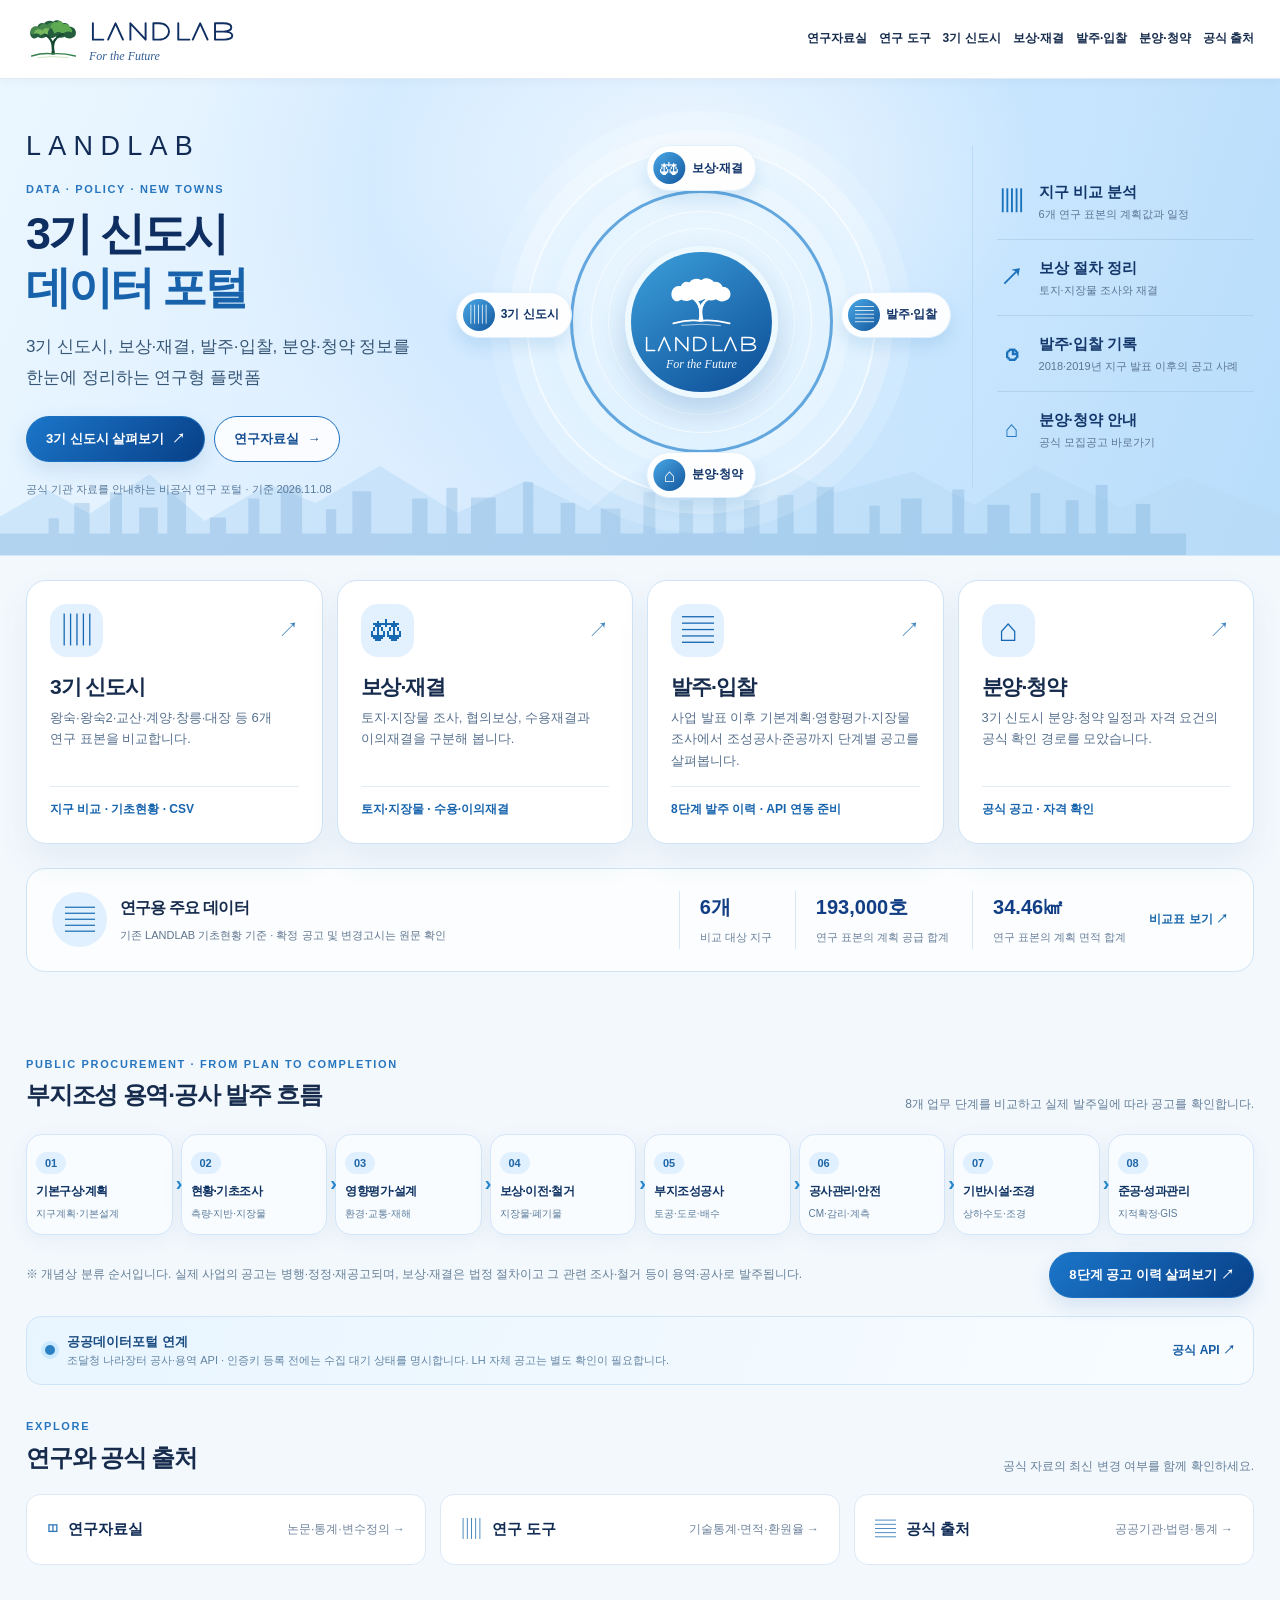
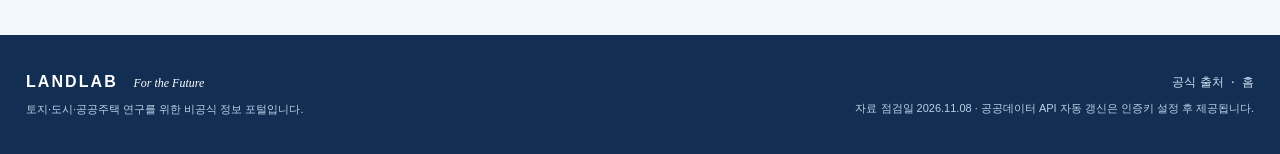
==== commit 7e1f7d45: "Add files via upload" ====
--- a/index.html
+++ b/index.html
@@ -1,263 +1,45 @@
-<!doctype html>
-<html lang="ko">
-<head>
-  <meta charset="UTF-8" />
-  <meta name="viewport" content="width=device-width,initial-scale=1" />
-  <meta name="theme-color" content="#0e292d" />
-  <meta name="description" content="부동산 대학원생과 연구자를 위한 연구자료실, 통계 도구, 3기 신도시 개발·분양 정보와 나라장터·LH 발주 정보. 공식 출처를 함께 확인하세요." />
-  <title>LANDLAB | 더 나은 도시, 지속 가능한 미래</title>
-  <style>
-    :root{--bg:#f5f7f5;--paper:#fff;--ink:#173035;--sub:#647779;--forest:#0b7966;--deep:#0e292d;--mint:#d6f0e8;--border:#dce6e2;--blue:#eaf3ff;--orange:#fff3d9;--shadow:0 18px 40px rgba(15,57,53,.07)}
-    *{box-sizing:border-box}html{scroll-behavior:smooth;scroll-padding-top:102px}body{margin:0;background:var(--bg);color:var(--ink);font-family:Arial,"Apple SD Gothic Neo","Malgun Gothic","Noto Sans KR",sans-serif;font-size:15px;line-height:1.65;word-break:keep-all}a{color:inherit;text-decoration:none}a:hover{color:var(--forest)}button,input,select,textarea{font:inherit}button{cursor:pointer}button:focus-visible,input:focus-visible,select:focus-visible,a:focus-visible,textarea:focus-visible{outline:3px solid #f6bf58;outline-offset:3px}button:disabled{opacity:.5;cursor:not-allowed}.container{width:min(1180px,calc(100% - 42px));margin:0 auto}.eyebrow{font-size:11px;font-weight:850;letter-spacing:.14em;color:var(--forest)}.sub{color:var(--sub)}
-    .newsbar{background:#0e3334;color:#c8e6dc;font-size:11px;padding:7px 0;text-align:center}.newsbar strong{color:#fff}.header{position:sticky;top:0;background:rgba(255,255,255,.96);backdrop-filter:blur(14px);border-bottom:1px solid #dce6e2;z-index:50}.header-inner{min-height:76px;display:flex;gap:28px;align-items:center}.brand{display:flex;align-items:center;gap:11px;flex-shrink:0}.brand-mark{width:39px;height:39px;background:var(--forest);border-radius:12px;display:grid;place-items:center;color:#fff;font-size:22px;font-weight:900;letter-spacing:-3px;padding-right:3px}.brand-name{font-size:21px;font-weight:900;line-height:1;letter-spacing:-.8px}.brand-sub{display:block;font-size:10px;letter-spacing:0;color:#7f9292;margin-top:6px;font-weight:700}.nav{margin-left:auto;display:flex;align-items:center;gap:28px;font-size:13px;font-weight:800}.nav a:hover{color:var(--forest)}.mobile-toggle{display:none;border:0;background:none;font-size:23px;margin-left:auto;padding:8px}.pill-btn,.cta{border-radius:12px;display:inline-flex;align-items:center;justify-content:center;gap:8px;padding:12px 17px;border:1px solid transparent;background:var(--forest);color:white;font-size:13px;font-weight:800;transition:transform .15s,background .15s;white-space:nowrap}.pill-btn:hover,.cta:hover{background:#055d50;color:white;transform:translateY(-1px)}.pill-btn.outline,.cta.outline{border-color:#d1e6df;color:#14695b;background:white}.pill-btn.outline:hover,.cta.outline:hover{background:#e9f7f1}.pill-btn.small{padding:9px 12px;font-size:12px;border-radius:10px}
-    .hero{position:relative;background:#0d2e31;color:white;overflow:hidden;padding:75px 0 89px}.hero:before{position:absolute;content:"";inset:0;background:radial-gradient(circle at 73% 44%,#18685a 0,transparent 38%),radial-gradient(circle at 10% 110%,#1b5950 0,transparent 50%)}.hero-grid{position:relative;display:grid;grid-template-columns:1fr 1fr;gap:65px;align-items:center}.hero .eyebrow{color:#95e6c3}.hero h1{font-size:clamp(37px,5vw,58px);letter-spacing:-2.9px;line-height:1.24;margin:15px 0 18px;font-weight:900}.hero h1 em{font-style:normal;color:#9be3c4}.hero p{font-size:16px;line-height:1.95;color:#b7d2cf;margin:0 0 27px;max-width:510px}.hero-actions{display:flex;gap:10px;flex-wrap:wrap}.hero .cta{background:#a0e4bd;color:#0d3834;border:0}.hero .cta:hover{background:#c3f0d4}.hero .cta.outline{background:transparent;border:1px solid #608f8a;color:white}.hero .cta.outline:hover{background:#245350}.hero-meta{display:flex;gap:17px;margin-top:28px;flex-wrap:wrap;color:#90b6b0;font-size:12px}.hero-meta span{display:flex;align-items:center;gap:6px}.hero-right{position:relative;min-height:370px}.map-art{position:absolute;inset:10px 7px 10px 0;background:linear-gradient(150deg,#154548,#0d353c);border:1px solid #44736e;border-radius:24px;box-shadow:0 30px 60px #08202480;overflow:hidden}.map-art:before{position:absolute;content:"";inset:-110px;background-image:linear-gradient(#ffffff12 1px,transparent 1px),linear-gradient(90deg,#ffffff12 1px,transparent 1px);background-size:36px 36px;transform:rotate(-15deg)}.map-art svg{position:absolute;width:96%;height:88%;left:2%;top:5%}.map-art .map-label{position:absolute;left:25px;top:23px;color:#c4e6df;font-size:12px;font-weight:800}.map-art .map-label small{display:block;font-size:10px;letter-spacing:.17em;color:#83c7b8;margin-bottom:4px}.float-card{position:absolute;background:#fff;color:var(--ink);border-radius:16px;box-shadow:0 18px 40px #041f2250;padding:18px 20px;bottom:-14px;right:-9px;min-width:208px}.float-card .big{display:block;font-size:29px;letter-spacing:-1px;font-weight:900}.float-card small{color:#778a8c;font-size:11px}.float-card .mark{display:inline-flex;background:#dbf4e6;color:#097456;border-radius:30px;font-size:10px;font-weight:900;padding:3px 8px;margin-top:7px}
-    .stat-strip{position:relative;margin-top:-36px;z-index:2;display:grid;grid-template-columns:repeat(4,1fr);gap:12px}.stat{background:white;border:1px solid var(--border);padding:19px 22px;border-radius:17px;box-shadow:var(--shadow)}.stat small{display:block;color:#728786;font-size:11px;font-weight:750}.stat strong{display:block;font-size:27px;letter-spacing:-.9px;line-height:1.3;margin:6px 0;font-weight:900}.stat .hint{font-size:11px;color:#8b9d9b}
-    section{padding:80px 0 0}.section-title{display:flex;align-items:end;justify-content:space-between;gap:18px;margin-bottom:25px}.section-title h2{margin:5px 0 7px;font-size:clamp(26px,3vw,35px);letter-spacing:-1.4px;font-weight:900}.section-title p{margin:0;color:var(--sub);font-size:13px}.tabs,.chipline{display:flex;align-items:center;gap:8px;flex-wrap:wrap}.tab,.chip{background:white;border:1px solid var(--border);padding:9px 15px;border-radius:100px;color:#59716f;font-size:12px;font-weight:800}.tab.active,.chip.active{background:var(--forest);border-color:var(--forest);color:#fff}.tab:hover,.chip:hover{border-color:var(--forest)}
-    .research-layout{display:grid;grid-template-columns:1fr 310px;gap:19px}.panel{border:1px solid var(--border);border-radius:18px;background:white;padding:23px;box-shadow:0 8px 20px rgba(19,60,55,.025)}.search-row{display:flex;gap:10px;align-items:center;margin-bottom:17px}.search-input{height:45px;border:1px solid var(--border);background:#fff;border-radius:11px;padding:0 15px;width:100%;color:var(--ink)}.resource-grid{display:grid;grid-template-columns:repeat(2,1fr);gap:12px}.resource{min-height:148px;border:1px solid #e3eae7;background:#fff;border-radius:13px;padding:19px;display:flex;flex-direction:column;transition:background .2s,transform .2s}.resource:hover{background:#f3faf7;transform:translateY(-2px)}.resource-head{display:flex;align-items:center;justify-content:space-between;gap:8px}.resource-icon{width:38px;height:38px;display:grid;place-items:center;border-radius:11px;background:#e8f5ef;font-size:20px}.resource-arrow{color:#07715d;font-size:20px}.resource b{font-size:16px;margin-top:10px;letter-spacing:-.4px}.resource p{font-size:12px;color:#708482;margin:4px 0 0;line-height:1.55}.guidance{height:100%;background:#e8f5ed;border-color:#d7e8dd}.guidance .small-label{color:#177258;font-size:11px;letter-spacing:.12em;font-weight:900}.guidance h3{font-size:22px;line-height:1.38;letter-spacing:-1px;margin:9px 0 12px}.guidance p{font-size:13px;color:#476c62;margin:0 0 20px}.flow-step{display:flex;gap:12px;align-items:center;padding:11px 0;border-top:1px solid #cce3d5;font-size:13px;font-weight:800}.flow-step span{color:#14866c;font-size:11px;font-weight:900}.guidance .pill-btn{width:100%;margin-top:23px}
-    .utility{display:grid;grid-template-columns:.95fr 1.05fr;gap:20px;margin-top:19px}.utility h3{font-size:19px;margin:0 0 6px;letter-spacing:-.6px}.utility p{font-size:12px;color:var(--sub);margin:0 0 18px}.template-btns{display:flex;gap:8px;flex-wrap:wrap}.stats-input{width:100%;border:1px solid #dce6e2;border-radius:9px;background:#fbfdfc;min-height:77px;padding:12px;font-size:13px;resize:vertical}.stat-output{display:grid;grid-template-columns:repeat(5,minmax(0,1fr));gap:8px;margin-top:12px}.mini-stat{background:#f5f8f6;border-radius:10px;padding:10px 6px;text-align:center}.mini-stat small{display:block;font-size:10px;color:#738786}.mini-stat b{font-size:15px;font-weight:900}.err{font-size:12px;color:#b35138;min-height:17px;margin-top:6px}
-    .town-section{background:#edf3f1;margin-top:82px;padding:76px 0 80px;border-top:1px solid #e0eae6;border-bottom:1px solid #dce7e2}.district-grid{display:grid;grid-template-columns:repeat(3,1fr);gap:14px;margin-top:22px}.district{background:white;border:1px solid var(--border);border-radius:17px;padding:22px;transition:box-shadow .2s,transform .2s}.district:hover{box-shadow:var(--shadow);transform:translateY(-2px)}.district-top{display:flex;align-items:center;justify-content:space-between;gap:8px}.district-top small{font-size:11px;color:#738786;font-weight:800}.flag{background:#e7f4ef;color:#0e7963;border-radius:99px;padding:5px 9px;font-size:10px;font-weight:850}.district h3{margin:12px 0 1px;font-size:22px;letter-spacing:-.8px}.district .desc{font-size:12px;color:#788c8b;margin:0}.district-metrics{display:grid;grid-template-columns:1fr 1fr;gap:10px;margin:19px 0}.district-metrics small{display:block;font-size:10px;color:#849694}.district-metrics b{font-size:21px;letter-spacing:-.5px}.district-bottom{display:flex;align-items:center;justify-content:space-between;gap:10px;border-top:1px solid #ebf0ed;padding-top:14px}.district-bottom small{font-size:10px;color:#687e7c}.bare-button{background:transparent;border:0;padding:0;color:#087b66;font-size:12px;font-weight:850}.bare-button:hover{text-decoration:underline}.comp-panel{margin-top:18px;display:grid;grid-template-columns:1fr 1fr;gap:16px}.panel-heading{display:flex;align-items:center;justify-content:space-between;gap:12px;margin-bottom:15px}.panel-heading h3{margin:0;font-size:18px}.panel-heading small{font-size:11px;color:#829390}.compare-bar{display:grid;grid-template-columns:68px 1fr 80px;align-items:center;gap:10px;font-size:12px;margin:12px 0}.compare-bar b{font-size:12px}.track{height:11px;background:#eaf2ee;border-radius:15px;overflow:hidden}.track div{height:100%;background:linear-gradient(90deg,#56bfa5,#0e8571);border-radius:15px}.compare-bar strong{text-align:right;font-size:12px}.plot-area{border:1px solid #eff3f1;border-radius:13px;overflow:hidden;background:#f9fbf9}.plot-area svg{width:100%;height:215px;display:block}.chart-legend{font-size:11px;color:#6a817b;margin-top:6px}.disclaimer{color:#849390;font-size:11px;margin-top:13px;line-height:1.7}.research-stat{display:inline-flex;gap:9px;align-items:center;border-radius:9px;background:#e9f5ee;padding:7px 10px;font-size:11px;font-weight:800;color:#08705d;margin-top:11px}
-    .sale-grid{display:grid;grid-template-columns:1.3fr .7fr;gap:17px}.sale-feature{border-radius:18px;background:#fff;padding:27px;border:1px solid var(--border)}.sale-topline{display:flex;align-items:center;flex-wrap:wrap;gap:8px}.badge{font-size:11px;font-weight:850;border-radius:100px;padding:5px 10px;background:#e6f4ee;color:#108568}.badge.amber{background:#fff1d9;color:#9f6719}.badge.gray{background:#eef1f0;color:#6d8280}.sale-feature h3{font-size:25px;letter-spacing:-1px;margin:15px 0 6px}.sale-feature .desc{font-size:13px;color:#647b78;margin:0}.sale-fields{display:grid;grid-template-columns:repeat(3,1fr);gap:10px;margin:20px 0;border-top:1px solid #e6eeeb;border-bottom:1px solid #e6eeeb;padding:17px 0}.sale-fields small{display:block;color:#859593;font-size:11px;margin-bottom:5px}.sale-fields b{font-size:15px;letter-spacing:-.2px}.sale-info{background:#f3f9f5;border:1px solid #dfece3;padding:14px;border-radius:11px;font-size:12px;color:#446a5d;margin-bottom:17px}.sale-actions{display:flex;gap:9px;flex-wrap:wrap}.update-box{border-radius:18px;background:#17383b;color:white;padding:27px;position:relative;overflow:hidden}.update-box:before{content:"";position:absolute;width:270px;height:270px;border-radius:50%;background:#2c7b6b;filter:blur(45px);right:-170px;bottom:-110px;opacity:.45}.update-box>*{position:relative}.update-box h3{font-size:20px;margin:11px 0}.update-box p{font-size:12px;color:#bad3cd}.update-box .mini-row{display:flex;align-items:center;justify-content:space-between;gap:10px;border-top:1px solid #426366;padding:14px 0;font-size:12px}.update-box .mini-row span{color:#d6e9e3}.update-box .mini-row strong{font-size:12px}.update-box a{color:#a4e8ca;font-size:12px;font-weight:900}.date-cards{display:grid;grid-template-columns:repeat(3,1fr);gap:9px;margin-top:20px}.date-card{background:#f7faf8;border:1px solid #e1ebe5;padding:14px;border-radius:11px}.date-card strong{display:block;font-size:20px;color:#0d6959}.date-card span{display:block;font-size:11px;color:#657d78}
-    .library{display:grid;grid-template-columns:repeat(3,1fr);gap:13px}.lib-link{display:flex;flex-direction:column;border:1px solid var(--border);border-radius:16px;background:white;padding:23px;min-height:177px}.lib-link:hover{border-color:#a4d7c5;background:#fcfffd}.lib-link .icon{width:42px;height:42px;display:grid;place-items:center;background:#eaf3ed;border-radius:12px;font-size:21px}.lib-link b{font-size:16px;margin-top:16px}.lib-link small{font-size:12px;color:var(--sub);margin-top:4px}.lib-link span:last-child{color:#087c65;font-size:12px;font-weight:850;margin-top:auto;padding-top:11px}
-    .bottom-banner{margin:75px 0 65px;background:#143c3e;color:white;border-radius:21px;padding:28px 34px;display:flex;gap:20px;align-items:center;justify-content:space-between}.bottom-banner h2{font-size:24px;margin:0 0 7px;letter-spacing:-.8px}.bottom-banner p{font-size:12px;color:#bbd4d1;margin:0}.footer{background:#0d272b;color:#bdd2cb;padding:38px 0;font-size:12px}.footer-grid{display:flex;justify-content:space-between;gap:30px;align-items:start}.footer .title{color:white;font-size:17px;font-weight:900}.footer p{font-size:11px;color:#8caeaa;max-width:650px;line-height:1.9}.footer a{color:#d1e4d9;margin-right:12px;text-decoration:underline;text-underline-offset:3px}.footer .copyright{text-align:right;color:#80a09b;font-size:11px}
-    dialog{border:0;border-radius:18px;padding:0;width:min(600px,calc(100% - 30px));max-height:88vh;overflow:auto;color:var(--ink);box-shadow:0 25px 90px #112c2b50}dialog::backdrop{background:rgba(4,25,26,.66)}.modal{padding:28px}.modal-header{display:flex;align-items:start;justify-content:space-between;gap:20px}.modal h2{font-size:27px;letter-spacing:-1px;margin:4px 0}.modal h3{margin:22px 0 8px;font-size:16px}.modal p{font-size:13px;color:var(--sub)}.modal-datagrid{display:grid;grid-template-columns:1fr 1fr;gap:9px;margin:19px 0}.modal-datagrid>div{padding:14px;border-radius:12px;background:#f2f7f4}.modal-datagrid small{display:block;color:var(--sub);font-size:11px}.modal-datagrid b{font-size:16px}.timeline{border-left:2px solid #cae5d9;margin-left:7px;padding:0 0 0 18px}.timeline>div{padding:8px 0;position:relative;font-size:12px}.timeline>div:before{content:"";position:absolute;width:9px;height:9px;background:#168f74;border-radius:50%;left:-23px;top:14px}.timeline b{display:block}.timeline span{color:#617a75}.close{border:0;background:#eaf2ee;border-radius:8px;padding:7px 10px;flex-shrink:0}.toast{position:fixed;bottom:22px;left:50%;transform:translate(-50%,25px);background:#17383b;color:white;border-radius:12px;padding:11px 17px;font-size:12px;font-weight:700;z-index:100;opacity:0;pointer-events:none;transition:.25s}.toast.visible{opacity:1;transform:translate(-50%,0)}.empty{padding:30px;border:1px dashed #cddbd3;border-radius:12px;color:#758783;text-align:center;font-size:13px;grid-column:1/-1}
-    @media(max-width:1060px){.nav{gap:15px}.hero-grid{gap:25px}.research-layout{grid-template-columns:1fr 280px}.district-grid{grid-template-columns:repeat(2,1fr)}}
-    @media(max-width:780px){.container{width:min(100% - 30px,1180px)}.header-inner{min-height:64px}.brand-name{font-size:18px}.brand-sub{font-size:9px}.mobile-toggle{display:block}.header-inner>.pill-btn{display:none}.nav{display:none;position:absolute;left:0;right:0;top:64px;padding:18px 25px;background:white;border-bottom:1px solid var(--border);box-shadow:var(--shadow);flex-direction:column;align-items:stretch;gap:10px}.nav.open{display:flex}.nav a{padding:9px}.hero{padding:56px 0 76px}.hero-grid{grid-template-columns:1fr}.hero h1{font-size:clamp(35px,8vw,49px)}.hero-right{min-height:290px;max-width:540px;width:100%;margin:0 auto}.float-card{right:0;bottom:-20px}.stat-strip{grid-template-columns:repeat(2,1fr)}.research-layout,.utility,.comp-panel,.sale-grid{grid-template-columns:1fr}.guidance{height:auto}.district-grid{grid-template-columns:repeat(2,1fr)}.library{grid-template-columns:repeat(2,1fr)}.section-title{align-items:start;flex-direction:column}.footer-grid{flex-direction:column}.footer .copyright{text-align:left}.bottom-banner{flex-direction:column;align-items:start}}
-    @media(max-width:530px){.hero h1{font-size:35px}.hero p{font-size:14px}.hero-right{min-height:238px}.map-art{inset:0 3px 0 0}.float-card{padding:11px 14px;min-width:155px;right:1px;bottom:-12px}.float-card .big{font-size:23px}.stat{padding:15px}.stat strong{font-size:23px}section{padding-top:64px}.town-section{margin-top:63px;padding:60px 0}.resource-grid,.district-grid,.library{grid-template-columns:1fr}.resource{min-height:123px}.sale-fields{grid-template-columns:repeat(2,1fr)}.stat-output{grid-template-columns:repeat(3,1fr)}.date-cards{grid-template-columns:1fr 1fr}.bottom-banner{padding:22px}.district-metrics{margin:15px 0}.modal{padding:21px}}
-    @media(prefers-reduced-motion:reduce){html{scroll-behavior:auto}*,*:before,*:after{transition:none!important}}
-  
-    /* LANDLAB zelkova brand mark — logo first, typography second. */
-    .brand-mark{width:50px;height:50px;flex:0 0 50px;border:1px solid #e2ece6;border-radius:13px;background:#fff;color:inherit;display:grid;place-items:center;letter-spacing:normal;padding:0;overflow:hidden}
-    .brand-mark img{width:100%;height:100%;object-fit:contain;display:block}
-    .brand-name{font-size:19px;font-weight:750;letter-spacing:0}
-    .brand-sub{font-size:10px;font-weight:500}
-    .brand-story{display:flex;align-items:center;gap:38px;margin:36px auto 8px;padding:22px 42px;border:1px solid #dbe9e1;border-radius:23px;background:#fff;box-shadow:0 12px 30px #0e37350b}
-    .brand-story-visual{width:220px;flex:0 0 220px;display:grid;place-items:center}
-    .brand-story-visual img{display:block;width:100%;height:auto;object-fit:contain}
-    .brand-story .eyebrow{color:#117158;letter-spacing:.10em;font-weight:800;font-size:12px}
-    .brand-story h2{font-size:clamp(21px,2.5vw,29px);color:#133934;margin:10px 0 10px;letter-spacing:-1px;line-height:1.42}
-    .brand-story p{font-size:14px;line-height:1.85;color:#5e7470;margin:0;max-width:640px}
-    @media(max-width:780px){.brand-mark{width:43px;height:43px;flex-basis:43px}.brand-name{font-size:17px}.brand-sub{font-size:9px}.brand-story{gap:17px;padding:18px 20px;margin:24px auto 8px}.brand-story-visual{width:128px;flex-basis:128px}}
-    @media(max-width:530px){.brand-story{gap:12px;padding:16px;align-items:center}.brand-story-visual{width:108px;flex-basis:108px}.brand-story h2{font-size:18px;margin:5px 0 7px}.brand-story p{font-size:12px;line-height:1.6}.brand-story .eyebrow{font-size:10px}}
-
-/* LANDLAB 2026: simplified zelkova symbol + For the Future tagline */
-.brand-mark{width:58px;height:48px;flex:0 0 58px;background:transparent;border:0;border-radius:0;overflow:visible}
-.brand-mark img{width:100%;height:100%;object-fit:contain}
-.brand-name{font-size:18px;font-weight:760;letter-spacing:.02em;color:#183e31}
-.brand-sub{margin-top:5px;font-family:Georgia,'Times New Roman',serif;font-size:12px;font-style:italic;font-weight:500;letter-spacing:.015em;color:#4b896a}
-.hero-slogan{display:flex;align-items:center;gap:14px;flex-wrap:wrap;margin:-4px 0 24px;padding-left:16px;border-left:3px solid #90dfb3}
-.hero-slogan-en{font-family:Georgia,'Times New Roman',serif;font-size:clamp(22px,3vw,32px);font-style:italic;color:#bcf2c9;line-height:1.2}
-.hero-slogan-ko{font-size:13px;font-weight:600;color:#d6ece6}
-.brand-story-visual{width:195px;flex:0 0 195px}.brand-story-visual img{width:100%;height:auto}
-.story-slogan{margin-top:14px!important;color:#1c7958!important;font-style:italic;font-family:Georgia,'Times New Roman',serif;font-size:18px!important;font-weight:600}
-.bottom-slogan{display:block;color:#9bdfba;letter-spacing:.055em;font:italic 21px Georgia,'Times New Roman',serif;margin-bottom:10px}
-@media(max-width:780px){.brand-mark{width:48px;height:43px;flex-basis:48px}.brand-story-visual{width:150px;flex-basis:150px}.brand-sub{font-size:10px}.hero-slogan{gap:8px}.hero-slogan-ko{font-size:12px}}
-@media(max-width:530px){.brand-mark{width:45px;height:42px;flex-basis:45px}.brand-name{font-size:17px}.brand-story{align-items:center}.brand-story-visual{width:98px;flex-basis:98px}.brand-story .story-slogan{font-size:13px!important;line-height:1.4}.hero-slogan-en{font-size:25px}}
-
-
-/* LANDLAB · full visible Zelkova hero / light nature layout / 2026-11-08 */
-.header .nav{gap:17px;font-size:12px}
-.hero.hero-zelkova{background:linear-gradient(130deg,#f4faf3 0%,#fef8f0 64%,#e9f4e4 100%);color:#113e25;min-height:495px;padding:38px 0 34px;border-bottom:1px solid #dbe9d8}
-.hero.hero-zelkova::before{display:none}
-.hero-zelkova .hero-grid{grid-template-columns:minmax(0,47%) minmax(0,53%);gap:10px;align-items:center}
-.hero-zelkova .hero-copy{padding:12px 0 20px;z-index:2;position:relative}
-.hero-zelkova .eyebrow{color:#3c8242;font-weight:850;letter-spacing:.19em}
-.hero-zelkova h1{font-size:clamp(35px,4vw,54px);letter-spacing:-2.2px;color:#133d22;line-height:1.28;margin:21px 0}
-.hero-zelkova h1 em{color:#307c3a}
-.hero-zelkova p{color:#445e50;line-height:1.88;font-size:15px}
-.hero-zelkova .hero-slogan{border-left-color:#34884e;margin:1px 0 22px;gap:8px;align-items:baseline}
-.hero-zelkova .hero-slogan-en{color:#286b38;font-size:clamp(22px,2.7vw,33px)}
-.hero-zelkova .hero-slogan-ko{color:#5b735f;font-size:12px}
-.hero-zelkova .hero-actions{gap:9px}
-.hero-zelkova .cta{background:#2c7738;color:#fff;border:1px solid #2c7738}
-.hero-zelkova .cta:hover{background:#225d2a}
-.hero-zelkova .cta.outline{color:#216735;background:#fff;border:1px solid #acd1ad}
-.hero-zelkova .cta.outline:hover{color:#1e5930;background:#eff8ed}
-.hero-zelkova .hero-meta{margin-top:18px;color:#657c6b;font-size:11px}
-.hero-tree{margin:0;position:relative;min-width:0;align-self:stretch;display:flex;align-items:center;justify-content:center}
-.hero-tree img{width:100%;height:auto;min-height:340px;max-height:443px;object-fit:contain;display:block;border-radius:18px;box-shadow:0 18px 44px #4d845c17}
-.tree-caption{position:absolute;bottom:7px;right:10px;border-radius:30px;padding:4px 11px;background:#ffffffd9;color:#3a7650;font:italic 11px Georgia,serif;letter-spacing:.03em}
-@media(max-width:960px){.header .nav{gap:10px}.hero-zelkova .hero-grid{gap:12px}.hero-zelkova h1{font-size:35px}.hero-tree img{min-height:260px}}
-@media(max-width:760px){.hero.hero-zelkova{padding:24px 0 30px;min-height:unset}.hero-zelkova .hero-grid{display:flex;flex-direction:column;gap:12px}.hero-zelkova .hero-copy{padding:0;width:100%}.hero-zelkova h1{font-size:clamp(31px,8vw,43px);margin:12px 0}.hero-zelkova p{font-size:14px;margin:0 0 15px}.hero-zelkova .hero-slogan{margin:0 0 18px}.hero-zelkova .hero-slogan-en{font-size:25px}.hero-zelkova .hero-meta{gap:8px}.hero-tree{width:100%;height:auto;align-self:stretch}.hero-tree img{width:100%;min-height:0;max-height:none;object-fit:contain;aspect-ratio:849/466}.tree-caption{font-size:9px}.hero-zelkova .hero-actions{gap:8px}}
-
-
-/* 2026.11: forward-running children; original picture rendered without baked UI text. */
-.header{background:rgba(255,255,255,.98)}
-.brand-name{display:flex;flex-direction:column;justify-content:center;align-items:flex-start;gap:0}
-.brand-wordmark{display:block;width:164px;height:auto;max-width:100%}
-.brand-sub{margin-top:2px!important;font:italic 12px Georgia,'Times New Roman',serif!important;color:#276935!important;letter-spacing:.02em}
-.hero.hero-zelkova{position:relative;overflow:hidden;min-height:476px;padding:57px 0 54px;background:#f0f8fc;color:#103d28;border-bottom:1px solid #dce9dc;isolation:isolate}
-.hero.hero-zelkova:before{display:none}
-.hero.hero-zelkova:after{content:"";position:absolute;z-index:1;inset:0;pointer-events:none;background:linear-gradient(90deg,#f4fbff 0%,rgba(244,251,255,.96) 29%,rgba(244,251,255,.82) 39%,rgba(244,251,255,.25) 53%,rgba(244,251,255,0) 65%)}
-.hero-zelkova .hero-grid{position:relative;z-index:2;display:block}
-.hero-zelkova .hero-copy{width:min(54%,635px);padding:0;position:relative;z-index:3}
-.hero-type{display:block;margin-bottom:20px}
-.hero-type img{width:265px;height:auto;display:block;max-width:100%}
-.hero-zelkova h1{font-size:clamp(34px,3.5vw,49px);line-height:1.27;margin:0 0 18px;letter-spacing:-2px;color:#16562f}
-.hero-zelkova h1 em{color:#16562f}
-.hero-zelkova p{font-size:17px;line-height:1.76;color:#263d36;margin-bottom:17px;max-width:620px}
-.hero-zelkova .hero-slogan{padding:0;margin:0 0 21px;border:0;display:block}
-.hero-zelkova .hero-slogan-en{font-size:30px;color:#1e653b;font-style:italic;font-weight:600}
-.hero-zelkova .hero-actions{display:flex;gap:9px;flex-wrap:wrap}
-.hero-zelkova .hero-actions .cta{background:#21753c;color:#fff;border-color:#21753c;box-shadow:0 6px 20px #1a65402e}
-.hero-zelkova .hero-actions .cta.outline{background:#fffdfdef;color:#1e6b3b;border-color:#7eae8f}
-.hero-image-wrap{position:absolute;z-index:0;right:0;top:0;bottom:0;width:62%;overflow:hidden}
-.hero-image-wrap img{width:100%;height:100%;display:block;object-fit:cover;object-position:center center}
-.refined-mark{display:flex;flex-direction:column;align-items:center;justify-content:center;gap:2px}
-.refined-mark img:first-child{width:155px;max-width:100%;height:125px;object-fit:contain}
-.refined-mark img:last-child{width:160px;max-width:100%;height:auto}
-@media(max-width:1000px) and (min-width:761px){.hero-zelkova .hero-copy{width:56%}.hero-zelkova h1{font-size:clamp(31px,4vw,42px)}.hero-zelkova p{font-size:15px}.hero-image-wrap{width:59%}}
-@media(max-width:760px){
- .brand-wordmark{width:145px}.brand-sub{font-size:10px!important}
- .hero.hero-zelkova{display:flex;flex-direction:column;min-height:0;padding:29px 0 0;background:#f0f9ff}
- .hero.hero-zelkova:after{display:none}
- .hero-zelkova .hero-copy{width:100%;padding:0 0 17px}
- .hero-type{margin-bottom:10px}.hero-type img{width:185px}
- .hero-zelkova h1{font-size:clamp(30px,7.4vw,43px);letter-spacing:-1.6px;margin:0 0 11px}
- .hero-zelkova p{font-size:14px;line-height:1.65;margin-bottom:9px}
- .hero-zelkova .hero-slogan{margin-bottom:13px}.hero-zelkova .hero-slogan-en{font-size:23px}
- .hero-zelkova .hero-actions{gap:6px}.hero-zelkova .hero-actions .cta{padding:10px 12px;font-size:12px}
- .hero-image-wrap{width:100%;position:relative;right:auto;top:auto;bottom:auto;height:auto;z-index:1}
- .hero-image-wrap img{width:100%;height:auto;aspect-ratio:933 / 448;object-fit:cover;object-position:center}
- .stat-strip{margin-top:18px}
- .refined-mark img:first-child{width:105px;height:92px}.refined-mark img:last-child{width:105px}
-}
-@media(max-width:380px){.hero-zelkova .hero-actions .cta{font-size:11px;padding:9px}.brand-wordmark{width:125px}}
-</style>
-<link rel="canonical" href="https://landlab.kr/"/>
-<link rel="icon" href="landlab-symbol.png" type="image/png" />
-<meta name="theme-color" content="#0f382e" />
-<meta property="og:image" content="https://landlab.kr/landlab-logo.png" />
-</head>
-<body>
-  <div class="newsbar"><div class="container">자료 기준 <strong>2026.11.07</strong> · 공식 발표를 재구성한 <strong>비공식 민간 정보서비스</strong> · 분양공고 자동 연동 전</div></div>
-  <header class="header"><div class="container header-inner">
-    <a class="brand" href="#home" aria-label="랜드랩 첫 화면"><span class="brand-mark"><img src="landlab-symbol.png" alt="" width="48" height="48" /></span><span class="brand-name"><img class="brand-wordmark" src="landlab-wordmark.svg" alt="LANDLAB" width="174" height="30"><small class="brand-sub">For the Future</small></span></a>
-    <button class="mobile-toggle" id="menuToggle" aria-label="메뉴 열기" aria-expanded="false" aria-controls="mainNav">☰</button>
-    <nav class="nav" id="mainNav" aria-label="주요 메뉴"><a href="research.html">연구자료실</a><a href="tools.html">연구 도구</a><a href="towns.html">3기 신도시</a><a href="sales.html">분양·청약</a><a href="procurement.html">발주·입찰</a><a href="sources.html">공식 출처</a></nav>
-    <a class="pill-btn small" href="#research">연구 시작하기 ↗</a>
-  </div></header>
-  <main id="home">
-    <section class="hero hero-zelkova" aria-labelledby="main-headline">
-      <div class="container hero-grid">
-        <div class="hero-copy">
-          <div class="eyebrow hero-type"><img src="landlab-wordmark.svg" alt="LANDLAB" width="270" height="46"></div>
-          <h1 id="main-headline">더 나은 도시,<br><em>지속 가능한 미래</em></h1>
-          <p>토지와 도시, 데이터를 연결해<br>사람이 행복한 도시의 미래를 연구합니다.</p>
-          <div class="hero-slogan"><span class="hero-slogan-en">For the Future</span></div>
-          <div class="hero-actions"><a class="cta" href="towns.html">3기 신도시 살펴보기 ↗</a><a class="cta outline" href="procurement.html">나라장터·LH 발주 보기 →</a></div>
-        </div>
-      </div>
-      <div class="hero-image-wrap"><img src="landlab-future-scene.webp" alt="넓게 펼쳐진 무지개 아래에서 아이들이 앞을 향해 달리고 오른쪽 느티나무가 햇살을 받는 풍경" width="933" height="448" fetchpriority="high"></div>
-    </section>
- <div class="container stat-strip"><div class="stat"><small>주요 연구 분야</small><strong>4개 분야</strong><span class="hint">시장 · 도시개발 · 정책 · 법제</span></div><div class="stat"><small>비교 대상 지구</small><strong>6개</strong><span class="hint">공식 3기 신도시 기준</span></div><div class="stat"><small>계획 주택 공급</small><strong>193,000호</strong><span class="hint">공식 계획값 합산</span></div><div class="stat"><small>계획 지구 면적</small><strong>34.46㎢</strong><span class="hint">공식 계획값 합산</span></div></div>
-    
-
-    <section class="container brand-story" aria-labelledby="brand-story-heading">
-      <div class="brand-story-visual refined-mark"><img src="landlab-symbol.png" alt="LANDLAB 느티나무 심벌" width="190" height="190" loading="lazy" decoding="async" /><img src="landlab-wordmark.svg" alt="LANDLAB" width="170" height="30" loading="lazy" decoding="async" /></div>
-      <div><span class="eyebrow">Our Identity · Zelkova</span><h2 id="brand-story-heading">땅에 뿌리내린 연구, 미래를 향한 성장</h2><p>LANDLAB의 느티나무는 오랜 시간 축적되는 지식과 함께 성장하는 도시를 상징합니다. 넓은 수관은 연구의 확장, 아래의 곡선은 부동산과 도시개발의 바탕인 토지를 뜻합니다.</p><p class="story-slogan">Rooted in Land. Growing for the Future.</p></div>
-    </section>
-
-<section class="container" aria-label="새로 추가된 상세 페이지" style="padding:32px 0 4px">
-<div style="display:flex;justify-content:space-between;align-items:end;gap:12px;flex-wrap:wrap;margin-bottom:15px"><div><span class="eyebrow">Landlab Pages</span><h2 style="margin:6px 0 0;font-size:25px;letter-spacing:-.7px">분야별 상세 페이지</h2></div><p style="margin:0;color:#647779;font-size:13px">자료 탐색, 계산, 신도시 비교를 각 페이지에서 이용하세요.</p></div>
-<div style="display:grid;grid-template-columns:repeat(auto-fit,minmax(170px,1fr));gap:10px">
-<a href="research.html" style="padding:19px;border-radius:14px;background:#fff;border:1px solid #dce6e2"><b>연구자료실 ↗</b><small style="display:block;color:#647779;margin-top:7px">연구 절차 · CSV 양식</small></a>
-<a href="tools.html" style="padding:19px;border-radius:14px;background:#fff;border:1px solid #dce6e2"><b>연구 도구 ↗</b><small style="display:block;color:#647779;margin-top:7px">기술통계 · 환원율 · 단위</small></a>
-<a href="towns.html" style="padding:19px;border-radius:14px;background:#fff;border:1px solid #dce6e2"><b>3기 신도시 ↗</b><small style="display:block;color:#647779;margin-top:7px">6개 지구 비교·정렬</small></a>
-<a href="sales.html" style="padding:19px;border-radius:14px;background:#fff;border:1px solid #dce6e2"><b>분양·청약 ↗</b><small style="display:block;color:#647779;margin-top:7px">공고 확인 · 자격 점검</small></a>
-<a href="procurement.html" style="padding:19px;border-radius:14px;background:#f0f8e9;border:1px solid #c9dfbc"><b>발주·입찰 ↗</b><small style="display:block;color:#647779;margin-top:7px">나라장터·LH 공고</small></a>
-<a href="sources.html" style="padding:19px;border-radius:14px;background:#fff;border:1px solid #dce6e2"><b>공식 출처 ↗</b><small style="display:block;color:#647779;margin-top:7px">공공기관·법령·통계 링크</small></a>
+<!DOCTYPE html>
+<html lang="ko"><head><meta charset="utf-8"/><meta content="width=device-width,initial-scale=1" name="viewport"/><meta content="#e7f2ff" name="theme-color"/><meta content="3기 신도시·보상재결·발주입찰·분양청약 통합 연구형 포털. 사업지구명(남양주왕숙·하남교산 등)을 포함한 공사·용역 공고 검색과 공식 안내." name="description"/><link href="https://landlab.kr/" rel="canonical"/><meta content="website" property="og:type"/><meta content="3기 신도시 데이터 포털 | LANDLAB" property="og:title"/><meta content="3기 신도시·보상재결·발주입찰·분양청약 통합 연구형 포털. 사업지구명(남양주왕숙·하남교산 등)을 포함한 공사·용역 공고 검색과 공식 안내." property="og:description"/><meta content="https://landlab.kr/landlab-logo.png" property="og:image"/><meta content="https://landlab.kr/" property="og:url"/><link href="landlab-symbol.png" rel="icon"/><link href="portal.css" rel="stylesheet"/><title>3기 신도시 데이터 포털 | LANDLAB</title></head><body data-page="home"><header class="topbar"><div class="shell topbar-inner"><a aria-label="LANDLAB 홈" class="brand" href="index.html"><img alt="" class="brand-tree" src="landlab-symbol.svg"/><span class="brand-type"><img alt="LANDLAB" src="landlab-wordmark.svg"/><small>For the Future</small></span></a><button aria-controls="topnav" aria-expanded="false" aria-label="메뉴 열기" class="menu-toggle" id="menuToggle" type="button">☰</button><nav aria-label="주요 메뉴" class="topnav" id="topnav"><a class="" href="research.html">연구자료실</a>
+<a class="" href="tools.html">연구 도구</a>
+<a class="" href="towns.html">3기 신도시</a>
+<a class="" href="compensation.html">보상·재결</a>
+<a class="" href="procurement.html">발주·입찰</a>
+<a class="" href="sales.html">분양·청약</a>
+<a class="" href="sources.html">공식 출처</a></nav></div></header>
+<section class="portal-hero">
+<div aria-hidden="true" class="skyline"><svg preserveaspectratio="none" viewbox="0 0 1500 170"><path d="M0 125 55 95 105 122 175 78 240 130 315 89 370 110 445 69 535 121 617 85 690 118 745 73 820 105 893 62 980 98 1070 75 1142 112 1212 68 1315 115 1390 81 1500 123V170H0Z" fill="#b9dbf5" opacity=".52"></path><path d="M0 [base64]" fill="#70a7d5" opacity=".30"></path></svg></div>
+<div class="shell hero-grid">
+<div class="hero-copy"><p class="spaced">LANDLAB</p><p class="eyebrow">DATA · POLICY · NEW TOWNS</p><h1>3기 신도시<br/><em>데이터 포털</em></h1><p class="hero-lead">3기 신도시, 보상·재결, 발주·입찰, 분양·청약 정보를 한눈에 정리하는 연구형 플랫폼</p><div class="hero-buttons"><a class="button primary" href="towns.html">3기 신도시 살펴보기 <span aria-hidden="true">↗</span></a><a class="button ghost" href="research.html">연구자료실 <span aria-hidden="true">→</span></a></div><p class="tiny-note">공식 기관 자료를 안내하는 비공식 연구 포털 · 기준 2026.11.08</p></div>
+<div class="clock-holder"><div aria-label="3기 신도시 핵심 메뉴 시계형 탐색" class="clock" role="group"><div aria-hidden="true" class="clock-ticks"></div><div aria-hidden="true" class="clock-face"></div>
+<a class="clock-point west" href="towns.html"><span class="point-symbol">▥</span><span>3기 신도시</span></a>
+<a class="clock-point north" href="compensation.html"><span class="point-symbol">⚖</span><span>보상·재결</span></a>
+<a class="clock-point east" href="procurement.html"><span class="point-symbol">▤</span><span>발주·입찰</span></a>
+<a class="clock-point south" href="sales.html"><span class="point-symbol">⌂</span><span>분양·청약</span></a>
+<div class="clock-center"><img alt="" class="clock-tree" src="landlab-symbol.svg"/><img alt="LANDLAB" class="clock-name" src="landlab-wordmark.svg"/><small>For the Future</small></div>
+</div></div>
+<aside aria-label="주요 기능" class="hero-aside"><div class="quick-fact"><span class="fact-icon">▥</span><div><strong>지구 비교 분석</strong><small>6개 연구 표본의 계획값과 일정</small></div></div><div class="quick-fact"><span class="fact-icon">↗</span><div><strong>보상 절차 정리</strong><small>토지·지장물 조사와 재결</small></div></div><div class="quick-fact"><span class="fact-icon">◷</span><div><strong>발주·입찰 기록</strong><small>2018·2019년 지구 발표 이후의 공고 사례</small></div></div><div class="quick-fact"><span class="fact-icon">⌂</span><div><strong>분양·청약 안내</strong><small>공식 모집공고 바로가기</small></div></div></aside>
 </div></section>
-<section id="research" class="container"><div class="section-title"><div><span class="eyebrow">Research Hub</span><h2>대학원생을 위한 연구자료실</h2><p>논문부터 공공데이터, 법령과 판례까지 검증 가능한 공식·학술 자료를 모았습니다.</p></div><div class="tabs" role="group" aria-label="연구자료 분류"><button type="button" class="tab active" data-resource="all">전체</button><button type="button" class="tab" data-resource="paper">논문</button><button type="button" class="tab" data-resource="data">통계·데이터</button><button type="button" class="tab" data-resource="law">법령·판례</button></div></div>
-      <div class="research-layout"><div class="panel"><div class="search-row"><input id="resourceSearch" class="search-input" type="search" placeholder="논문, 실거래가, 가격지수, 법령 등 검색" aria-label="연구자료 필터 검색" /><button type="button" class="pill-btn outline small" id="resetResources">초기화</button></div><div class="resource-grid" id="resourcesGrid"></div><div class="disclaimer">외부 연구·통계 사이트로 이동합니다. 원문 이용권한, 재배포 조건과 데이터 갱신일은 각 제공기관에서 확인하세요.</div></div>
-        <aside class="panel guidance"><span class="small-label">Research Workflow</span><h3>좋은 논문은<br>명확한 연구설계부터</h3><p>주제 선정부터 변수 정의와 분석까지, 연구 절차를 체계적으로 관리해 보세요.</p><div class="flow-step"><span>01</span> 연구질문·가설 설정</div><div class="flow-step"><span>02</span> 선행연구 및 자료 수집</div><div class="flow-step"><span>03</span> 변수·분석단위·표본 정의</div><div class="flow-step"><span>04</span> 기초 통계 및 모형 검토</div><div class="flow-step"><span>05</span> 연구 한계와 결과 해석</div><button type="button" class="pill-btn" id="downloadChecklist">연구설계 체크리스트 받기 ↓</button></aside>
-      </div>
-    </section>
-    <section id="tools" class="container"><div class="section-title"><div><span class="eyebrow">Research Tools</span><h2>연구에 바로 쓰는 도구</h2><p>간단한 기술통계 계산과 연구용 데이터 양식을 브라우저에서 이용할 수 있습니다.</p></div></div>
-      <div class="utility"><div class="panel"><h3>연구자료 서식 다운로드</h3><p>엑셀·SPSS·Python으로 옮겨 사용할 수 있는 CSV 예시 양식입니다.</p><div class="template-btns"><button class="pill-btn" type="button" id="downloadDistricts">6개 신도시 데이터 CSV ↓</button><button class="pill-btn outline" type="button" id="downloadVariables">변수 정의표 CSV ↓</button></div><div class="disclaimer">계획 면적과 계획 공급호수는 지구별 공식 계획값입니다. 개발기간·보상률 등 분석에 필요한 변수는 별도로 조사해야 합니다.</div></div>
-      <div class="panel"><h3>기초 기술통계 계산기</h3><p>숫자를 쉼표·공백·줄바꿈으로 구분해 입력하면 표본 수, 평균, 중앙값, 표본 표준편차를 계산합니다.</p><textarea class="stats-input" id="statsInput" aria-label="숫자 데이터 입력">64, 16, 37, 18, 38, 20</textarea><div class="stat-output" aria-live="polite"><div class="mini-stat"><small>표본 수</small><b id="outN">6</b></div><div class="mini-stat"><small>평균</small><b id="outMean">—</b></div><div class="mini-stat"><small>중앙값</small><b id="outMed">—</b></div><div class="mini-stat"><small>표준편차</small><b id="outSd">—</b></div><div class="mini-stat"><small>최소–최대</small><b id="outRange">—</b></div></div><div class="err" id="statsError" role="status"></div></div></div>
-    </section>
-    <div class="town-section" id="towns"><div class="container"><div class="section-title"><div><span class="eyebrow">3rd Generation New Towns</span><h2>3기 신도시 개발현황</h2><p>6개 지구의 규모와 주요 행정 절차를 비교합니다. 개발 공정률과 개별 아파트 착공률을 혼동하지 않도록 구분했습니다.</p></div><div class="chipline" aria-label="지구 필터"><button class="chip active" data-town="all">전체</button><button class="chip" data-town="남양주">남양주</button><button class="chip" data-town="하남">하남</button><button class="chip" data-town="인천">인천</button><button class="chip" data-town="고양">고양</button><button class="chip" data-town="부천">부천</button></div></div>
-      <div class="district-grid" id="districtGrid"></div>
-      <div class="comp-panel"><div class="panel"><div class="panel-heading"><div><h3>지구별 계획 공급규모 비교</h3><small>단위: 호 · 공식 계획 공급호수 기준</small></div><button class="bare-button" id="sortBars" type="button">규모 내림차순 ↕</button></div><div id="bars"></div><div class="disclaimer">호수 비교는 주택 공급계획 규모를 보여주며, 공급 시기나 사업 진척도를 의미하지 않습니다.</div></div>
-      <div class="panel"><div class="panel-heading"><div><h3>연구용 탐색 그래프</h3><small>X: 계획면적(㎢) · Y: 계획 공급호수(천 호)</small></div><button class="bare-button" id="downloadGraphCSV" type="button">원자료 CSV ↓</button></div><div class="plot-area" id="scatter"></div><div id="corrLabel" class="research-stat">상관계수 계산 중</div><div class="disclaimer">계획값 6개 지구만을 이용한 기술적 비교입니다. 추론통계·인과관계 분석 자료로 그대로 사용하기에는 표본 수와 변수 구성이 부족합니다.</div></div></div>
-    </div></div>
-    <section id="sales" class="container"><div class="section-title"><div><span class="eyebrow">Housing Supply Monitor</span><h2>분양·청약 정보</h2><p>공식 모집공고가 확인된 사례만 수록합니다. 신청자격과 정정공고는 반드시 원문으로 확인하세요.</p></div><a href="https://apply.lh.or.kr/lhapply/apply/main.do" target="_blank" rel="noopener noreferrer" class="pill-btn outline small">LH 전체 공고 확인 ↗</a></div>
-    <div class="sale-grid"><div class="sale-feature"><div class="sale-topline"><span class="badge">LH 공식 공고</span><span class="badge amber" id="saleStatus">접수 예정</span><span class="badge gray">2026.11.03 공고</span></div><h3>남양주왕숙 A-2블록</h3><p class="desc">신혼희망타운(공공분양) 잔여세대 추가모집 · 정정공고 여부 확인 필요</p><div class="sale-fields"><div><small>금회 공급</small><b>32호</b></div><div><small>청약 접수</small><b>11.11 ~ 11.12</b></div><div><small>당첨자 발표</small><b>11월 19일</b></div></div><div class="sale-info">전용 46㎡형 18호, 55㎡형 14호 · 평균 분양가격 약 3.52억~4.10억 원. 입주 예정 2028년 8월. 주택형·자격별 조건은 공식 정정공고를 우선합니다.</div><div class="sale-actions"><a class="pill-btn" href="https://apply.lh.or.kr/lhapply/apply/wt/wrtanc/selectWrtancInfo.do?aisTpCd=39&amp;ccrCnntSysDsCd=02&amp;mi=1027&amp;panId=0000061192&amp;uppAisTpCd=39" target="_blank" rel="noopener noreferrer">LH 모집공고 원문 ↗</a><button type="button" class="pill-btn outline" id="downloadCalendar">청약 일정 캘린더 ↓</button></div><div class="disclaimer">2026.11.07 기준 공식 공고 검증 사례 1건. 본 사이트는 청약접수를 직접 처리하지 않습니다.</div></div>
-      <aside class="update-box"><span class="eyebrow" style="color:#95d9bc">DATA INTEGRITY</span><h3>공식 정보, 신뢰할 수 있는 출처</h3><p>조회할 수 있는 정보와 자동 갱신이 실제로 작동하는 상태를 구분합니다.</p><div class="mini-row"><span>지구 규모·연혁</span><strong>공식 포털 확인</strong></div><div class="mini-row"><span>대표 분양공고</span><strong>LH 원문 확인</strong></div><div class="mini-row"><span>자동 API 동기화</span><strong id="autoState">연결 전</strong></div><div class="mini-row"><span>기초 데이터 기준일</span><strong id="lastUpdated">2026.11.07</strong></div><p>다른 분양공고는 아래 공식 사이트에서 바로 확인할 수 있습니다.</p><div style="display:flex;gap:16px;flex-wrap:wrap"><a href="https://www.applyhome.co.kr/" target="_blank" rel="noopener noreferrer">청약홈 ↗</a><a href="https://apply.lh.or.kr/lhapply/apply/main.do" target="_blank" rel="noopener noreferrer">LH청약플러스 ↗</a></div></aside></div>
-    <div class="date-cards"><div class="date-card"><strong>11.11 수</strong><span>왕숙 A-2 청약 시작</span></div><div class="date-card"><strong>11.12 목</strong><span>왕숙 A-2 청약 마감</span></div><div class="date-card"><strong>11.19 목</strong><span>왕숙 A-2 당첨자 발표</span></div></div>
-    <div class="panel" id="autoNoticePanel" style="margin-top:17px;display:none"><div class="panel-heading"><h3>추가 LH 공고 모니터링</h3><small id="autoNoticeDate"></small></div><div id="autoNoticeList"></div><div class="disclaimer">자동 목록은 신규 공고 검색용 참고정보입니다. 해당 지구 여부와 정정공고·접수 자격을 공식 공고에서 다시 확인해야 합니다.</div></div>
-    </section>
-    <section id="sources" class="container"><div class="section-title"><div><span class="eyebrow">OFFICIAL DATA DIRECTORY</span><h2>신뢰할 수 있는 데이터 원천</h2><p>실시간 확인이 필요한 자료는 기관 공식 사이트에서 직접 열어보세요.</p></div></div><div class="library"><a class="lib-link" target="_blank" rel="noopener noreferrer" href="https://www.xn--3-3u6ey6lv7rsa.kr/kor/CMS/Contents/Contents.do?mCode=MN036"><span class="icon">🏙️</span><b>3기 신도시 종합정보포털</b><small>지구 면적, 주택 공급계획, 행정 절차 및 고시 이력</small><span>공식 사이트 열기 ↗</span></a><a class="lib-link" target="_blank" rel="noopener noreferrer" href="https://www.data.go.kr/data/15098547/openapi.do"><span class="icon">📅</span><b>청약홈 분양정보 API</b><small>민간분양, 무순위·잔여세대 등 공고 정보</small><span>API 활용 안내 ↗</span></a><a class="lib-link" target="_blank" rel="noopener noreferrer" href="https://www.data.go.kr/data/15058530/openapi.do"><span class="icon">🏠</span><b>LH 분양·임대공고 API</b><small>분양주택·신혼희망타운 공고 목록 조회</small><span>API 활용 안내 ↗</span></a><a class="lib-link" target="_blank" rel="noopener noreferrer" href="https://www.data.go.kr/data/15126469/openapi.do"><span class="icon">📊</span><b>국토부 실거래가 API</b><small>법정동·계약년월별 아파트 매매 자료</small><span>API 활용 안내 ↗</span></a><a class="lib-link" target="_blank" rel="noopener noreferrer" href="https://kosis.kr/openapi/"><span class="icon">📈</span><b>KOSIS 국가통계 API</b><small>인구·가구·주택·지역 통계와 시계열</small><span>API 활용 안내 ↗</span></a><a class="lib-link" target="_blank" rel="noopener noreferrer" href="https://open.law.go.kr/"><span class="icon">⚖️</span><b>국가법령정보 공동활용</b><small>법령, 판례, 자치법규, 개정 연혁</small><span>공식 사이트 열기 ↗</span></a></div></section>
-    <div class="container"><div class="bottom-banner"><div><span class="bottom-slogan">For the Future</span><h2>도시를 이해하는 자료, 연구로 연결하다.</h2><p>LANDLAB은 대학원생과 부동산 연구자, 도시개발·청약정보 이용자를 위한 비공식 공개 자료실입니다.</p></div><a class="pill-btn" style="background:#a4e9c5;color:#123b36" href="#home">맨 위로 ↑</a></div></div>
-  </main>
-  <footer class="footer"><div class="container footer-grid"><div><div class="title">LANDLAB <span style="font-size:11px;font-weight:400;color:#9fc7b7">For the Future · 부동산 연구·도시개발 정보센터</span></div><p>본 사이트는 정부·공공기관과 제휴한 공식 사이트가 아닙니다. 수록 자료는 연구·정보 탐색을 위한 참고용이며, 청약자격·분양가·개발일정 및 법적 판단은 원문 공고와 최신 고시를 우선합니다. 본 홈페이지는 현재 자동 갱신 설정 전입니다. 수정·보완 시 자료 출처 및 기준일을 함께 관리하세요.</p><div><a href="https://www.xn--3-3u6ey6lv7rsa.kr/" target="_blank" rel="noopener noreferrer">공식 3기 신도시</a><a href="https://www.applyhome.co.kr/" target="_blank" rel="noopener noreferrer">청약홈</a><a href="https://apply.lh.or.kr/" target="_blank" rel="noopener noreferrer">LH청약플러스</a></div></div><div class="copyright">© 2026 LANDLAB<br>데이터 기준 2026.11.07<br>비공식 연구·정보 사이트</div></div></footer>
-  <dialog id="districtDialog" aria-label="3기 신도시 상세정보"><div class="modal" id="modalBody"></div></dialog>
-  <div class="toast" id="toast" role="status" aria-live="polite"></div>
-  <script id="dataStore" type="application/json">
-  {
-    "snapshot": "2026-11-07",
-    "districts": [
-      {"id":"wangsuk","name":"남양주 왕숙","short":"왕숙","region":"남양주","area":10.29,"homes":64000,"concept":"GTX-B 교통거점 및 자족기능","designation":"2019-10-15","approval":"2021-08-26","work":"2023년 조성공사 착공","portal":"MN030"},
-      {"id":"wangsuk2","name":"남양주 왕숙2","short":"왕숙2","region":"남양주","area":2.39,"homes":16000,"concept":"문화·생활 중심 복합도시","designation":"2019-10-15","approval":"2021-08-26","work":"2023년 조성공사 착공","portal":"MN039"},
-      {"id":"gyosan","name":"하남 교산","short":"교산","region":"하남","area":6.86,"homes":37000,"concept":"서울 동남권 연계 주거거점","designation":"2019-10-15","approval":"2021-08-26","work":"2023년 조성공사 착공","portal":"MN050"},
-      {"id":"gyeyang","name":"인천 계양","short":"계양","region":"인천","area":3.35,"homes":18000,"concept":"수도권 서부권 선도사업","designation":"2019-10-15","approval":"2021-06-03","work":"2022년 조성공사 착공","portal":"MN056"},
-      {"id":"changneung","name":"고양 창릉","short":"창릉","region":"고양","area":8.12,"homes":38000,"concept":"GTX-A 연계 및 자족도시","designation":"2020-03-06","approval":"2021-11-30","work":"2023년 조성공사 착공","portal":"MN074"},
-      {"id":"daejang","name":"부천 대장","short":"대장","region":"부천","area":3.45,"homes":20000,"concept":"서부권 산업·주거 복합거점","designation":"2020-05-27","approval":"2021-11-30","work":"2023년 조성공사 착공","portal":"MN068"}
-    ],
-    "notices": [],
-    "auto_update": {"enabled":false,"checked_at":null,"status":"연결 전"}
-  }
-  </script>
-  <script>
-    'use strict';
-    const data=JSON.parse(document.getElementById('dataStore').textContent);
-    const ds=data.districts;
-    const $=id=>document.getElementById(id);
-    const fmt=n=>Number(n).toLocaleString('ko-KR');
-    const portal=d=>'https://www.xn--3-3u6ey6lv7rsa.kr/kor/CMS/Contents/Contents.do?mCode='+encodeURIComponent(d.portal);
-    const escapeHTML=s=>String(s??'').replace(/[&<>"']/g,c=>({'&':'&amp;','<':'&lt;','>':'&gt;','"':'&quot;',"'":'&#39;'}[c]));
-    const resources=[
-      {name:'KCI 한국학술지인용색인',type:'paper',desc:'국내 학술논문·인용정보·연구 동향 탐색',url:'https://www.kci.go.kr/',icon:'📚'},
-      {name:'RISS 학술연구정보서비스',type:'paper',desc:'국내 학위논문·학술지·학술자료 검색',url:'https://www.riss.kr/',icon:'🎓'},
-      {name:'국토교통부 실거래가 자료',type:'data',desc:'아파트 매매 신고자료를 연구용으로 조회',url:'https://www.data.go.kr/data/15126469/openapi.do',icon:'🏘️'},
-      {name:'한국부동산원 R-ONE',type:'data',desc:'주택가격지수·지가변동률·거래량 등',url:'https://www.reb.or.kr/r-one/',icon:'📈'},
-      {name:'KOSIS 국가통계포털',type:'data',desc:'인구·주택·가구·지역별 통계',url:'https://kosis.kr/',icon:'📊'},
-      {name:'한국은행 ECOS',type:'data',desc:'기준금리·시장금리·거시경제 시계열',url:'https://ecos.bok.or.kr/',icon:'💹'},
-      {name:'국가법령정보센터',type:'law',desc:'법령·판례·법령 연혁 공식 검색',url:'https://www.law.go.kr/',icon:'⚖️'},
-      {name:'대법원 종합법률정보',type:'law',desc:'판례·법령·문헌·규칙 자료',url:'https://glaw.scourt.go.kr/',icon:'📜'}
-    ];
-    let activeResource='all',activeTown='all',descending=true;
-    function renderResources(){const q=$('resourceSearch').value.trim().toLowerCase();const arr=resources.filter(r=>(activeResource==='all'||r.type===activeResource)&&[r.name,r.desc].join(' ').toLowerCase().includes(q));$('resourcesGrid').innerHTML=arr.length?arr.map(r=>`<a class="resource" href="${r.url}" target="_blank" rel="noopener noreferrer"><span class="resource-head"><span class="resource-icon">${r.icon}</span><span class="resource-arrow">↗</span></span><b>${r.name}</b><p>${r.desc}</p></a>`).join(''):'<div class="empty">검색 조건에 맞는 연구자료가 없습니다.</div>'}
-    function renderDistricts(){const arr=ds.filter(d=>activeTown==='all'||d.region===activeTown);$('districtGrid').innerHTML=arr.map(d=>`<article class="district"><div class="district-top"><small>⌖ ${d.region}</small><span class="flag">지구계획 승인</span></div><h3>${d.name}</h3><p class="desc">${d.concept}</p><div class="district-metrics"><div><small>계획 공급</small><b>${fmt(d.homes)}호</b></div><div><small>계획 면적</small><b>${d.area}㎢</b></div></div><div class="district-bottom"><small>지구계획 승인 ${d.approval.replaceAll('-','.').slice(0,7)}</small><button class="bare-button" type="button" data-detail="${d.id}">개발연혁 · 출처 →</button></div></article>`).join('')}
-    function renderBars(){const arr=ds.slice().sort((a,b)=>descending?b.homes-a.homes:a.homes-b.homes);$('bars').innerHTML=arr.map(d=>`<div class="compare-bar"><b>${d.short}</b><div class="track"><div style="width:${Math.max(3,d.homes/64000*100).toFixed(1)}%"></div></div><strong>${fmt(d.homes)}호</strong></div>`).join('')}
-    function pearson(x,y){const n=x.length,mx=x.reduce((a,b)=>a+b,0)/n,my=y.reduce((a,b)=>a+b,0)/n;let num=0,xx=0,yy=0;for(let i=0;i<n;i++){num+=(x[i]-mx)*(y[i]-my);xx+=(x[i]-mx)**2;yy+=(y[i]-my)**2}return xx&&yy?num/Math.sqrt(xx*yy):NaN}
-    function renderScatter(){const W=520,H=215,l=47,r=28,t=18,b=35;const xMin=0,xMax=12,yMin=0,yMax=70;
-      const px=n=>l+(n-xMin)/(xMax-xMin)*(W-l-r),py=n=>H-b-(n-yMin)/(yMax-yMin)*(H-t-b);
-      let svg=`<svg viewBox="0 0 ${W} ${H}" role="img" aria-label="6개 지구의 계획면적과 계획 공급호수 산점도"><g stroke="#e4ece8" stroke-width="1">${[0,20,40,60].map(n=>`<line x1="${l}" x2="${W-r}" y1="${py(n)}" y2="${py(n)}"/>`).join('')}${[0,3,6,9,12].map(n=>`<line x1="${px(n)}" x2="${px(n)}" y1="${t}" y2="${H-b}"/>`).join('')}</g><g fill="#859795" font-family="Arial,sans-serif" font-size="10">${[0,20,40,60].map(n=>`<text x="${l-8}" y="${py(n)+4}" text-anchor="end">${n}</text>`).join('')}${[0,3,6,9,12].map(n=>`<text x="${px(n)}" y="${H-16}" text-anchor="middle">${n}</text>`).join('')}</g><g fill="#188a73" stroke="#fff" stroke-width="2">${ds.map(d=>`<circle cx="${px(d.area)}" cy="${py(d.homes/1000)}" r="6"><title>${d.name}: 면적 ${d.area}㎢, ${fmt(d.homes)}호</title></circle>`).join('')}</g><g fill="#184a42" font-size="11" font-weight="bold" font-family="Arial,Malgun Gothic,sans-serif">${ds.map(d=>`<text x="${px(d.area)+9}" y="${py(d.homes/1000)-9}">${d.short}</text>`).join('')}</g></svg>`;
-      $('scatter').innerHTML=svg;const rValue=pearson(ds.map(d=>d.area),ds.map(d=>d.homes));$('corrLabel').textContent=`피어슨 r = ${rValue.toFixed(3)} · 관측지구 n = 6`}
-    function showDetail(id){const d=ds.find(x=>x.id===id);if(!d)return;
-      $('modalBody').innerHTML=`<div class="modal-header"><div><div class="eyebrow">DISTRICT INFORMATION</div><h2>${d.name}</h2></div><button class="close" id="closeDialog" type="button">닫기 ✕</button></div><p>${d.concept}. 개발사업의 행정 절차와 주택계획을 정리했습니다. 실제 세부 공정은 공구·블록마다 다릅니다.</p><div class="modal-datagrid"><div><small>계획면적</small><b>${d.area}㎢</b></div><div><small>계획 주택</small><b>${fmt(d.homes)}호</b></div><div><small>계획 공급밀도(참고)</small><b>${fmt(Math.round(d.homes/d.area))}호/㎢</b></div><div><small>출처 기준일</small><b>2026.11.07</b></div></div><h3>주요 행정 단계</h3><div class="timeline"><div><b>${d.designation.replaceAll('-','.')} · 지구지정</b><span>지구지정 완료일</span></div><div><b>${d.approval.replaceAll('-','.')} · 최초 지구계획 승인</b><span>공식 3기 신도시 추진 경위 기준</span></div><div><b>${d.work}</b><span>조성공사 착공으로서 개별 아파트 건축공사 착공과 다름</span></div><div><b>이후 변경고시·추가 사업</b><span>최신 이력은 공식 지구별 현황과 고시·공고에서 확인</span></div></div><p style="font-size:11px">※ 공급밀도는 단순히 계획 주택호수를 전체 지구계획면적으로 나눈 지표이며 실제 주거용지의 건축밀도가 아닙니다.</p><div style="display:flex;gap:9px;flex-wrap:wrap"><a class="pill-btn" href="${portal(d)}" target="_blank" rel="noopener noreferrer">지구 공식 현황 ↗</a><button class="pill-btn outline" id="downloadOne" type="button">이 지구 CSV ↓</button></div>`;
-      const dialog=$('districtDialog');dialog.showModal();$('closeDialog').onclick=()=>dialog.close();$('downloadOne').onclick=()=>downloadDistrictData([d],`${d.short}_연구자료.csv`);}
-    function downloadFile(text,filename,type='text/csv;charset=utf-8'){const b=new Blob(['\ufeff',text],{type});const u=URL.createObjectURL(b);const a=document.createElement('a');a.href=u;a.download=filename;document.body.append(a);a.click();a.remove();setTimeout(()=>URL.revokeObjectURL(u),1500);showToast('파일을 저장했습니다.')}
-    const csvCell=x=>'"'+String(x??'').replaceAll('"','""')+'"';const csv=rows=>rows.map(row=>row.map(csvCell).join(',')).join('\r\n');
-    function downloadDistrictData(arr,name='3기신도시_6개지구_기초현황.csv'){const h=['지구명','지역','계획면적_km2','계획공급호수','지구지정일','최초지구계획승인일','조성공사착공_기본참고','공식지구URL','자료기준일'];downloadFile(csv([h,...arr.map(d=>[d.name,d.region,d.area,d.homes,d.designation,d.approval,d.work,portal(d),data.snapshot])]),name)}
-    function stats(){const raw=$('statsInput').value.trim();const vals=raw.split(/[\s,;]+/).filter(Boolean).map(Number);const error=$('statsError');if(!vals.length||vals.some(v=>!Number.isFinite(v))){error.textContent='유효한 숫자만 쉼표·공백으로 구분해 입력하세요.';['outN','outMean','outMed','outSd','outRange'].forEach(id=>$(id).textContent='—');return}error.textContent='';const sorted=[...vals].sort((a,b)=>a-b),n=vals.length,mean=vals.reduce((a,b)=>a+b,0)/n,median=n%2?sorted[(n-1)/2]:(sorted[n/2-1]+sorted[n/2])/2,sd=n>1?Math.sqrt(vals.reduce((a,b)=>a+(b-mean)**2,0)/(n-1)):NaN;const dec=x=>Number.isFinite(x)?Math.round(x*100)/100:'—';$('outN').textContent=fmt(n);$('outMean').textContent=fmt(dec(mean));$('outMed').textContent=fmt(dec(median));$('outSd').textContent=sd===sd?fmt(dec(sd)):'—';$('outRange').textContent=`${dec(sorted[0])}~${dec(sorted[n-1])}`;}
-    function showToast(text){const el=$('toast');el.textContent=text;el.classList.add('visible');clearTimeout(window._toastTimer);window._toastTimer=setTimeout(()=>el.classList.remove('visible'),2600)}
-    function icsDate(d){return d.replaceAll('-','')}function plusOne(d){let x=new Date(d+'T00:00:00Z');x.setUTCDate(x.getUTCDate()+1);return String(x.getUTCFullYear())+String(x.getUTCMonth()+1).padStart(2,'0')+String(x.getUTCDate()).padStart(2,'0')}
-    function downloadIcs(){const es=[{d:'2026-11-11',n:'남양주왕숙 A-2 신혼희망타운 청약 시작'},{d:'2026-11-12',n:'남양주왕숙 A-2 신혼희망타운 청약 마감'},{d:'2026-11-19',n:'남양주왕숙 A-2 신혼희망타운 당첨자 발표'}];const lines=['BEGIN:VCALENDAR','VERSION:2.0','PRODID:-//LANDLAB//New Town Calendar//KO','CALSCALE:GREGORIAN'];es.forEach((e,i)=>lines.push('BEGIN:VEVENT',`UID:wangsukA2-${i}@landlab`,`DTSTAMP:20261107T000000Z`,`DTSTART;VALUE=DATE:${icsDate(e.d)}`,`DTEND;VALUE=DATE:${plusOne(e.d)}`,`SUMMARY:${e.n}`,`DESCRIPTION:청약자격과 정정공고는 LH청약플러스 공식 모집공고를 확인하세요.`,`END:VEVENT`));lines.push('END:VCALENDAR');downloadFile(lines.join('\r\n'),'왕숙A2_청약일정.ics','text/calendar;charset=utf-8')}
-    function statusOfSale(){const now=new Date().toLocaleDateString('en-CA',{timeZone:'Asia/Seoul'});const st=$('saleStatus');if(now<'2026-11-11'){st.textContent='접수 예정';st.className='badge amber'}else if(now<='2026-11-12'){st.textContent='접수기간 (원문 확인)';st.className='badge'}else if(now<'2026-11-19'){st.textContent='접수 종료 · 발표 예정';st.className='badge gray'}else{st.textContent='발표일 경과 · 결과 확인';st.className='badge gray'}}
-    function renderAutoNotices(){const status=data.auto_update||{};if(status.enabled&&status.checked_at){$('autoState').textContent='자동 목록 갱신';$('lastUpdated').textContent=data.snapshot;const items=(data.notices||[]).slice(0,8);if(items.length){$('autoNoticePanel').style.display='block';$('autoNoticeDate').textContent='최근 확인 '+String(status.checked_at).replace('T',' ').slice(0,16);$('autoNoticeList').innerHTML=items.map(n=>`<div style="display:flex;justify-content:space-between;gap:10px;align-items:center;border-top:1px solid #e9efeb;padding:12px 0"><div style="min-width:0"><strong style="font-size:13px">${escapeHTML(n.name)}</strong><div style="font-size:11px;color:#718682">${escapeHTML(n.posted||'공고일 미상')} · ${escapeHTML(n.provider||'LH')} · ${escapeHTML(n.status||'공고 상태 확인')}</div></div><a class="bare-button" style="white-space:nowrap" target="_blank" rel="noopener noreferrer" href="${escapeHTML(n.url||'https://apply.lh.or.kr/lhapply/apply/main.do')}">원문 확인 ↗</a></div>`).join('');}}}
-    document.querySelectorAll('[data-resource]').forEach(b=>b.onclick=()=>{activeResource=b.dataset.resource;document.querySelectorAll('[data-resource]').forEach(x=>x.classList.toggle('active',x===b));renderResources()});
-    $('resourceSearch').addEventListener('input',renderResources);$('resetResources').onclick=()=>{$('resourceSearch').value='';activeResource='all';document.querySelectorAll('[data-resource]').forEach(x=>x.classList.toggle('active',x.dataset.resource==='all'));renderResources()};
-    document.querySelectorAll('[data-town]').forEach(b=>b.onclick=()=>{activeTown=b.dataset.town;document.querySelectorAll('[data-town]').forEach(x=>x.classList.toggle('active',x===b));renderDistricts()});
-    $('districtGrid').addEventListener('click',e=>{const b=e.target.closest('[data-detail]');if(b)showDetail(b.dataset.detail)});$('districtDialog').addEventListener('click',e=>{if(e.target===$('districtDialog'))$('districtDialog').close()});
-    $('sortBars').onclick=()=>{descending=!descending;renderBars();$('sortBars').textContent=descending?'규모 내림차순 ↕':'규모 오름차순 ↕'};
-    $('downloadDistricts').onclick=()=>downloadDistrictData(ds);$('downloadGraphCSV').onclick=()=>downloadDistrictData(ds);
-    $('downloadVariables').onclick=()=>downloadFile(csv([['변수명','변수설명','측정단위','자료출처','자료기준일','결측값처리','비고'],['development_months','지구지정일~조성공사착공일 기간','개월','공식 고시·착공자료','','','착공 정의 통일 필요'],['area_km2','공식 계획 면적','km2','3기 신도시 공식 포털','2026-11-07','','계획값'],['planned_units','계획 공급 호수','호','3기 신도시 공식 포털','2026-11-07','','계획값'],['approval_date','최초 지구계획 승인일','YYYY-MM-DD','공식 고시','','','최초 승인과 변경 승인 구별']]),'부동산연구_변수정의표.csv');
-    $('downloadChecklist').onclick=()=>downloadFile('부동산 연구설계 체크리스트\n\n□ 연구질문과 연구대상이 명확한가?\n□ 분석단위와 관측단위가 일치하는가?\n□ 선행연구와 가설을 정리했는가?\n□ 표본선정·제외 기준을 기록했는가?\n□ 종속변수와 설명변수의 측정방법이 명확한가?\n□ 자료기준일과 출처를 기록했는가?\n□ 결측값·이상치 처리기준을 사전 결정했는가?\n□ 상관관계와 인과관계를 구분했는가?\n□ 회귀분석의 진단과 한계를 검토했는가?\n□ 결과 재현에 필요한 코드와 원자료를 관리하는가?\n','부동산연구_설계체크리스트.txt','text/plain;charset=utf-8');
-    $('statsInput').addEventListener('input',stats);$('downloadCalendar').onclick=downloadIcs;
-    $('menuToggle').onclick=()=>{const nav=$('mainNav');const open=nav.classList.toggle('open');$('menuToggle').setAttribute('aria-expanded',String(open));$('menuToggle').textContent=open?'✕':'☰'};$('mainNav').addEventListener('click',e=>{if(e.target.closest('a')){$('mainNav').classList.remove('open');$('menuToggle').textContent='☰';$('menuToggle').setAttribute('aria-expanded','false')}});
-    renderResources();renderDistricts();renderBars();renderScatter();renderAutoNotices();stats();statusOfSale();
-  </script>
-</body>
-</html>
+<section aria-label="주요 메뉴 바로가기" class="shell home-modules">
+<a class="module" href="towns.html"><div class="module-top"><span class="mod-icon">▥</span><span class="mod-arrow">↗</span></div><h2>3기 신도시</h2><p>왕숙·왕숙2·교산·계양·창릉·대장 등 6개 연구 표본을 비교합니다.</p><div class="module-detail">지구 비교 · 기초현황 · CSV</div></a>
+<a class="module" href="compensation.html"><div class="module-top"><span class="mod-icon">⚖</span><span class="mod-arrow">↗</span></div><h2>보상·재결</h2><p>토지·지장물 조사, 협의보상, 수용재결과 이의재결을 구분해 봅니다.</p><div class="module-detail">토지·지장물 · 수용·이의재결</div></a>
+<a class="module" href="procurement.html"><div class="module-top"><span class="mod-icon">▤</span><span class="mod-arrow">↗</span></div><h2>발주·입찰</h2><p>사업 발표 이후 기본계획·영향평가·지장물 조사에서 조성공사·준공까지 단계별 공고를 살펴봅니다.</p><div class="module-detail">8단계 발주 이력 · API 연동 준비</div></a>
+<a class="module" href="sales.html"><div class="module-top"><span class="mod-icon">⌂</span><span class="mod-arrow">↗</span></div><h2>분양·청약</h2><p>3기 신도시 분양·청약 일정과 자격 요건의 공식 확인 경로를 모았습니다.</p><div class="module-detail">공식 공고 · 자격 확인</div></a>
+</section>
+<section class="shell dashboard-row"><div class="dashboard-head"><span class="dash-symbol">▤</span><div><h2>연구용 주요 데이터</h2><p>기존 LANDLAB 기초현황 기준 · 확정 공고 및 변경고시는 원문 확인</p></div></div><div class="dashboard-stat"><b>6개</b><span>비교 대상 지구</span></div><div class="dashboard-stat"><b>193,000호</b><span>연구 표본의 계획 공급 합계</span></div><div class="dashboard-stat"><b>34.46㎢</b><span>연구 표본의 계획 면적 합계</span></div><a class="dash-link" href="towns.html">비교표 보기 ↗</a></section>
+<section aria-labelledby="roadmapTitle" class="shell roadmap-preview" id="roadmapPreview">
+<div class="section-title"><div><span class="eyebrow">PUBLIC PROCUREMENT · FROM PLAN TO COMPLETION</span><h2 id="roadmapTitle">부지조성 용역·공사 발주 흐름</h2></div><p>8개 업무 단계를 비교하고 실제 발주일에 따라 공고를 확인합니다.</p></div>
+<ol aria-label="부지조성 대표 업무 순서" class="roadmap-steps">
+<li><span>01</span><strong>기본구상·계획</strong><small>지구계획·기본설계</small></li>
+<li><span>02</span><strong>현황·기초조사</strong><small>측량·지반·지장물</small></li>
+<li><span>03</span><strong>영향평가·설계</strong><small>환경·교통·재해</small></li>
+<li><span>04</span><strong>보상·이전·철거</strong><small>지장물·폐기물</small></li>
+<li><span>05</span><strong>부지조성공사</strong><small>토공·도로·배수</small></li>
+<li><span>06</span><strong>공사관리·안전</strong><small>CM·감리·계측</small></li>
+<li><span>07</span><strong>기반시설·조경</strong><small>상하수도·조경</small></li>
+<li><span>08</span><strong>준공·성과관리</strong><small>지적확정·GIS</small></li>
+</ol>
+<div class="roadmap-bottom"><p>※ 개념상 분류 순서입니다. 실제 사업의 공고는 병행·정정·재공고되며, 보상·재결은 법정 절차이고 그 관련 조사·철거 등이 용역·공사로 발주됩니다.</p><a class="button primary" href="procurement.html">8단계 공고 이력 살펴보기 ↗</a></div>
+<div class="data-source-strip"><span aria-hidden="true" class="source-dot"></span><div><strong>공공데이터포털 연계</strong><small>조달청 나라장터 공사·용역 API · 인증키 등록 전에는 수집 대기 상태를 명시합니다. LH 자체 공고는 별도 확인이 필요합니다.</small></div><a href="https://www.data.go.kr/data/15129394/openapi.do" rel="noopener noreferrer" target="_blank">공식 API ↗</a></div>
+</section>
+<section class="shell bottom-shortcuts"><div class="section-title"><div><span class="eyebrow">EXPLORE</span><h2>연구와 공식 출처</h2></div><p>공식 자료의 최신 변경 여부를 함께 확인하세요.</p></div><div class="shortcut-grid"><a href="research.html">◫ <b>연구자료실</b><span>논문·통계·변수정의 →</span></a><a href="tools.html">▥ <b>연구 도구</b><span>기술통계·면적·환원율 →</span></a><a href="sources.html">▤ <b>공식 출처</b><span>공공기관·법령·통계 →</span></a></div></section>
+<footer class="bottom"><div class="shell bottom-row"><div><strong>LANDLAB <span>For the Future</span></strong><p>토지·도시·공공주택 연구를 위한 비공식 정보 포털입니다.</p></div><div><a href="sources.html">공식 출처</a><span>·</span><a href="index.html">홈</a><p>자료 점검일 2026.11.08 · 공공데이터 API 자동 갱신은 인증키 설정 후 제공됩니다.</p></div></div></footer><script defer="" src="portal.js"></script></body></html>
--- a/portal.css
+++ b/portal.css
@@ -0,0 +1,35 @@
+:root{--navy:#112b54;--blue:#1766b7;--blue2:#3c9be0;--ink:#172c4d;--muted:#60758e;--line:#d9e8f7;--bg:#f3f8fd;--card:#fff;--shadow:0 16px 32px rgba(37,90,145,.075)}
+*{box-sizing:border-box}html{scroll-behavior:smooth}body{margin:0;background:var(--bg);color:var(--ink);font:15px/1.65 -apple-system,BlinkMacSystemFont,'Apple SD Gothic Neo','Noto Sans KR','Malgun Gothic',Arial,sans-serif;word-break:keep-all}a{color:inherit;text-decoration:none}a:hover{color:#196ac4}button,input,select{font:inherit}button{cursor:pointer}button:focus-visible,a:focus-visible,input:focus-visible,select:focus-visible{outline:3px solid #ffba57;outline-offset:3px}.shell{max-width:1390px;width:calc(100% - 88px);margin:0 auto}.topbar{z-index:30;position:sticky;top:0;background:#fff;border-bottom:1px solid #e1eaf4;box-shadow:0 2px 10px rgba(16,50,93,.04)}.topbar-inner{min-height:78px;display:flex;align-items:center;gap:28px}.brand{display:flex;align-items:center;gap:8px;min-width:286px}.brand-tree{width:64px;height:57px;object-fit:contain}.brand-type{display:flex;flex-direction:column;align-items:flex-start;gap:0}.brand-type img{width:174px;height:35px;object-fit:contain}.brand-type small{font:italic 12px Georgia,serif;color:#345e93;line-height:1.2}.topnav{display:flex;align-items:center;gap:clamp(11px,1.55vw,27px);margin-left:auto;font-weight:750;font-size:13px;white-space:nowrap}.topnav a{padding:27px 0 24px;border-bottom:3px solid transparent}.topnav a.current{color:var(--blue);border-bottom-color:var(--blue)}.menu-toggle{display:none;background:#eef5fd;border:1px solid #d8e7f8;border-radius:12px;color:var(--navy);font-size:23px;padding:5px 12px;margin-left:auto}
+.portal-hero{position:relative;overflow:hidden;isolation:isolate;background:radial-gradient(ellipse 540px 380px at 55% 20%,#fff9 2%,#c8e6ff77 62%,transparent 95%),linear-gradient(110deg,#ebf7ff 0%,#dbedff 39%,#b7ddfb 100%);border-bottom:1px solid #d6e7f6}.skyline{position:absolute;left:0;right:0;bottom:-2px;height:153px;z-index:-1}.skyline svg{height:100%;width:100%;display:block}.hero-grid{display:grid;grid-template-columns:34% 43% 23%;align-items:center;gap:0;min-height:474px}.hero-copy{position:relative;z-index:3;padding:45px 12px 57px 0}.spaced{font-family:Arial,sans-serif;font-size:27px;letter-spacing:.27em;font-weight:300;color:var(--navy);margin:0 0 11px}.eyebrow{font-size:11px;letter-spacing:.15em;font-weight:900;color:#2876be;margin:0 0 8px}.hero-copy h1{font-size:clamp(38px,3.5vw,58px);line-height:1.22;letter-spacing:-.065em;color:#0e2d60;margin:8px 0 17px;font-weight:850}.hero-copy h1 em{font-style:normal;color:#1762ab}.hero-lead{font-size:17px;line-height:1.8;max-width:420px;color:#365675;margin:0 0 23px}.hero-buttons{display:flex;flex-wrap:wrap;gap:9px}.button{display:inline-flex;align-items:center;justify-content:center;gap:8px;border:1px solid #1d70be;border-radius:999px;padding:11px 19px;font-size:13px;font-weight:800;white-space:nowrap}.button.primary{background:linear-gradient(135deg,#1b76ca,#083f87);color:white;box-shadow:0 8px 20px #1a65aa24}.button.ghost{color:#144e91;background:#ffffffd6}.button.small{font-size:12px;padding:8px 13px}.tiny-note{font-size:11px;color:#587a9c;margin:18px 0 0}.clock-holder{display:grid;place-items:center;position:relative;min-width:0;padding:35px 0 25px}.clock{width: min(390px,calc(100% - 65px));aspect-ratio:1;position:relative;border-radius:50%;border:2px solid #ffffffaa;box-shadow:0 0 0 17px #ffffff3d,0 0 0 36px #fff2,inset 0 0 35px #ffffff5b;background:radial-gradient(circle,#edf8ffff 0%,#e3f3ffb8 68%,#b8e2fb33 100%)}.clock::before{content:"";position:absolute;inset:12%;border:3px solid #4d9ad9;border-radius:50%;box-shadow:0 0 0 17px #fff4;opacity:.85}.clock::after{content:"";position:absolute;inset:23%;border-radius:50%;border:1px solid #fff9}.clock-ticks{position:absolute;inset:13%;border-radius:50%;background:repeating-conic-gradient(from 0deg,#3982c3 0 1.3deg,transparent 1.3deg 30deg);mask:radial-gradient(transparent 0 72%,black 73% 80%,transparent 81%)}.clock-face{position:absolute;inset:18%;border-radius:50%;border:1px solid #ffffffb3}.clock-center{position:absolute;inset:28%;background:linear-gradient(145deg,#3da0db,#0b4b95);border:6px solid #edf8ff;border-radius:50%;display:flex;flex-direction:column;justify-content:center;align-items:center;box-shadow:0 14px 30px #115ea83c;z-index:3}.clock-tree{width:71px;height:61px;object-fit:contain;filter:brightness(0) invert(1)}.clock-name{width:114px;height:25px;filter:brightness(0) invert(1)}.clock-center small{font:italic 12px Georgia,serif;color:#f4fbff}.clock-point{display:flex;align-items:center;gap:6px;position:absolute;padding:6px 12px 6px 6px;border:1px solid #e1f0fc;border-radius:40px;background:#fffffff0;box-shadow:0 9px 16px #2c7fbe24;color:#103267;font-weight:850;font-size:13px;white-space:nowrap;z-index:6;transition:transform .15s,box-shadow .15s}.clock-point:hover{transform:translateY(-3px);box-shadow:0 11px 18px #286fbf3a}.clock-point .point-symbol{display:grid;place-items:center;flex:0 0 38px;width:38px;height:38px;background:linear-gradient(135deg,#49a8e5,#14579e);border-radius:50%;color:white;font-size:24px;font-weight:500}.clock-point.north{top:-1%;left:50%;transform:translateX(-50%)}.clock-point.north:hover{transform:translateX(-50%) translateY(-3px)}.clock-point.south{bottom:-1%;left:50%;transform:translateX(-50%)}.clock-point.south:hover{transform:translateX(-50%) translateY(-3px)}.clock-point.west{top:48%;left:-21%;transform:translateY(-50%)}.clock-point.east{top:48%;right:-22%;transform:translateY(-50%)}.clock-point.west:hover,.clock-point.east:hover{transform:translateY(calc(-50% - 3px))}.hero-aside{padding:18px 0 20px 24px;border-left:1px solid #99c5e864}.quick-fact{display:flex;align-items:center;gap:12px;padding:17px 0;border-bottom:1px solid #9abfdc76}.quick-fact:last-child{border-bottom:0}.fact-icon{font-weight:800;font-size:23px;color:#1b72bc;display:grid;place-items:center;width:30px;flex:0 0 30px}.quick-fact strong{font-size:15px;display:block;color:#13376a;line-height:1.5}.quick-fact small{font-size:11px;color:#5c7596;line-height:1.5;display:block;margin-top:2px}
+.home-modules{display:grid;grid-template-columns:repeat(4,minmax(0,1fr));gap:14px;margin-top:24px}.module{display:block;background:#fff;border:1px solid #cfe4f6;border-radius:20px;padding:23px;min-width:0;box-shadow:var(--shadow);transition:transform .15s,border-color .15s}.module:hover{transform:translateY(-4px);border-color:#77b8e9}.module-top{display:flex;align-items:center;justify-content:space-between}.mod-icon{display:grid;place-items:center;background:#e3f1ff;color:#1768b3;width:53px;height:53px;border-radius:17px;font-size:32px}.mod-arrow{font-size:21px;color:#4185be}.module h2{font-size:21px;line-height:1.3;margin:16px 0 7px;letter-spacing:-.05em}.module p{font-size:13px;color:#57708e;min-height:66px;margin:0}.module-detail{color:#1764ae;font-size:12px;font-weight:750;border-top:1px solid #e1ebf5;margin-top:13px;padding-top:13px}.dashboard-row{margin-top:24px;margin-bottom:38px;padding:22px 25px;display:flex;gap:23px;align-items:center;justify-content:space-between;border-radius:19px;border:1px solid #cfe4f6;background:#ffffffb0}.dashboard-head{display:flex;align-items:center;gap:13px;flex:1 1 30%;min-width:190px}.dash-symbol{display:grid;place-items:center;border-radius:50%;width:55px;height:55px;flex:0 0 55px;background:#e1f0ff;color:#176cb4;font-size:30px}.dashboard-head h2{margin:0;font-size:16px;letter-spacing:-.05em}.dashboard-head p{margin:4px 0 0;color:var(--muted);font-size:11px}.dashboard-stat{padding-left:20px;border-left:1px solid #d9e6f4;white-space:nowrap}.dashboard-stat b{display:block;color:#123e85;font-size:20px}.dashboard-stat span{color:#687f9b;font-size:11px}.dash-link{font-size:12px;font-weight:800;color:#1766ab;white-space:nowrap}.bottom-shortcuts{padding:3px 0 60px}.section-title{display:flex;gap:15px;align-items:end;justify-content:space-between;margin-bottom:17px}.section-title h2{font-size:24px;letter-spacing:-.05em;margin:0}.section-title p{color:#647e98;font-size:12px;margin:0}.shortcut-grid{display:grid;grid-template-columns:repeat(3,1fr);gap:14px}.shortcut-grid a{border:1px solid #dce9f5;background:#fff;padding:17px 20px;border-radius:14px;display:flex;align-items:center;gap:10px;color:#2f78b8;font-size:21px}.shortcut-grid b{font-size:15px;color:var(--navy)}.shortcut-grid span{margin-left:auto;font-size:12px;color:#71859f}.bottom{background:#132e53;color:#d0e3f5;padding:34px 0;margin-top:10px}.bottom-row{display:flex;gap:25px;align-items:start;justify-content:space-between}.bottom strong{letter-spacing:.13em;font-size:16px;color:white}.bottom strong span{letter-spacing:normal;font:italic 12px Georgia,serif;margin-left:9px}.bottom p{font-size:11px;line-height:1.8;margin:5px 0 0;color:#bad1e8}.bottom a{font-size:12px}.bottom-row>div:last-child{text-align:right}.bottom-row>div:last-child span{margin:0 7px}
+.inner-hero{padding:46px 0 55px;background:radial-gradient(circle at 80% 0%,#b8dfff 0%,transparent 38%),linear-gradient(130deg,#e9f5ff,#cbe5fd);border-bottom:1px solid #d7e7f5}.mini-trail{font-size:12px;color:#5d7da1;margin:0 0 18px}.inner-hero h1{font-size:clamp(35px,4.5vw,55px);line-height:1.2;margin:10px 0 12px;letter-spacing:-.06em;color:#10366f}.inner-lead{font-size:16px;color:#3f607f;margin:0;max-width:760px}.body-main{padding-top:32px;padding-bottom:74px}.content-block{margin-bottom:33px}.intro-grid{display:grid;grid-template-columns:1.4fr 1fr;gap:16px;margin-bottom:30px}.content-panel{padding:24px;border-radius:17px;background:#fff;border:1px solid #d3e5f5;box-shadow:0 11px 24px rgba(20,75,130,.045)}.spotlight{background:linear-gradient(135deg,#f9fdff,#eaf5ff)}.content-panel h2{font-size:24px;letter-spacing:-.05em;margin:4px 0 10px}.content-panel h3{font-size:19px;letter-spacing:-.04em;margin:5px 0 10px}.content-panel p{font-size:13px;color:#56728d;line-height:1.85;margin:0 0 9px}.content-panel p:last-child{margin-bottom:0}.accent-label{font-weight:850;font-size:11px;letter-spacing:.12em;color:#247ab6}.chip-row,.rule-badges{display:flex;flex-wrap:wrap;gap:7px;margin-top:18px}.chip-row span,.rule-badges span{border-radius:40px;background:#dceeff;padding:5px 11px;font-weight:750;font-size:11px;color:#175e9e}.link-list{display:grid;gap:5px;margin-top:12px}.link-list a{border-top:1px solid #e5eff8;padding:11px 0;color:#145da2;font-weight:750;font-size:13px}.flow-steps{display:grid;grid-template-columns:repeat(3,1fr);gap:13px}.flow-steps div{padding:20px;background:#fff;border:1px solid #d5e5f3;border-radius:16px;min-height:142px}.flow-steps i{display:inline-block;color:#2779bb;font:italic 14px Georgia,serif;border-bottom:2px solid #74b1e3;padding-bottom:7px}.flow-steps b{display:block;font-size:15px;margin:12px 0 5px;color:#153769}.flow-steps small{font-size:12px;line-height:1.6;color:#62809c}.detail-grid{display:grid;grid-template-columns:repeat(3,minmax(0,1fr));gap:14px}.soft-tag{display:inline-flex;border-radius:99px;padding:4px 9px;background:#e4f2ff;color:#1763a3;font-size:11px;font-weight:800}.inline-link{font-size:12px;color:#1468b6;font-weight:800;display:inline-block;margin-top:10px}.check-grid{display:grid;grid-template-columns:repeat(2,1fr);gap:13px;margin-top:10px}.check-grid label{border:1px solid #e0ebf4;border-radius:10px;padding:12px;color:#2d4a6a;display:flex;align-items:center;gap:10px;font-size:13px}.check-grid input{accent-color:#2271b5;width:17px;height:17px}.fine-print,.hint{font-size:12px;color:#6b8098;line-height:1.8}.fine-print{margin-bottom:0}.disclaimer{border-left:3px solid #7ba9d2;padding:14px 18px;background:#e9f3fb;border-radius:0 12px 12px 0;color:#50738f;font-size:12px;line-height:1.8}.filter-info{display:flex;gap:20px;align-items:center;justify-content:space-between;background:#fff;border:1px solid #d4e5f5;border-radius:18px;padding:24px}.filter-info h2{font-size:24px;margin:4px 0}.filter-info p{font-size:13px;color:#5d7793;max-width:650px;margin:0}.rule-badges{margin:0;max-width:260px}.rule-badges span{white-space:nowrap}.filter-set{display:flex;gap:12px;align-items:end;flex-wrap:wrap;margin:20px 0}.filter-set label{display:flex;flex-direction:column;gap:5px;color:#56728f;font-size:12px;font-weight:800}.filter-set select,.filter-set input{background:#fff;border:1px solid #d1e2f3;color:#153b69;border-radius:11px;padding:10px 14px;min-width:150px}.filter-set input{min-width:280px}.result-count{font-size:12px;color:#5d799a;margin-left:auto;margin-bottom:10px}.tender-grid{display:grid;grid-template-columns:repeat(2,minmax(0,1fr));gap:15px}.tender-entry{background:#fff;border:1px solid #d3e5f5;border-radius:17px;padding:24px;box-shadow:var(--shadow);min-width:0}.tender-entry[hidden]{display:none}.tender-head{display:flex;gap:8px;align-items:center}.tag-muted{font-size:11px;color:#7086a0}.tender-entry h3{color:#103c72;font-size:20px;letter-spacing:-.045em;line-height:1.4;margin:16px 0 9px}.muted-small{font-size:12px;color:#677e96;margin:0 0 16px}.tender-meta{border-top:1px solid #e5edf6;padding-top:11px;display:flex;justify-content:space-between;gap:12px;font-size:12px;color:#607993}.tender-meta strong{color:#153d75}.tender-links{margin-top:17px;display:flex;flex-wrap:wrap;gap:8px}.tender-links a{display:inline-block;border-radius:9px;background:#e6f2ff;color:#1764ab;font-size:12px;font-weight:750;padding:9px 12px}.tender-links a:first-child{background:#1763b1;color:white}.empty{margin-top:15px}.external-panel{display:block;transition:transform .15s}.external-panel:hover{transform:translateY(-3px)}.external-panel strong{display:block;color:#163b72;font-size:18px}.external-panel p{margin:8px 0 14px}.external-panel span{color:#176db5;font-size:12px;font-weight:800}
+@media(max-width:1300px){.shell{width:calc(100% - 52px)}.topbar-inner{gap:15px}.brand{min-width:232px}.brand-tree{width:55px}.brand-type img{width:147px}.topnav{gap:12px;font-size:12px}.hero-grid{grid-template-columns:33% 44% 23%}.clock{width:min(350px,calc(100% - 65px))}.clock-point{font-size:12px}.clock-point .point-symbol{width:32px;height:32px;flex-basis:32px;font-size:19px}}
+@media(max-width:1030px){.topbar-inner{min-height:70px}.brand{min-width:unset}.menu-toggle{display:block}.topnav{display:none;position:absolute;left:0;right:0;top:70px;background:#fff;box-shadow:0 12px 22px #154d8724;flex-direction:column;align-items:stretch;gap:0;padding:10px 24px}.topnav.open{display:flex}.topnav a{padding:10px 15px;border-bottom:1px solid #ecf2f8}.hero-grid{grid-template-columns:42% 58%;min-height:470px}.hero-aside{display:none}.clock{width:min(350px,calc(100% - 75px))}.home-modules{grid-template-columns:repeat(2,minmax(0,1fr))}.module p{min-height:43px}.dashboard-row{flex-wrap:wrap}.dashboard-head{flex-basis:100%}.dashboard-stat{flex:1}.dash-link{margin-left:auto}}
+@media(max-width:720px){.shell{width:calc(100% - 30px)}.topbar-inner{min-height:66px}.brand-tree{width:48px;height:47px}.brand-type img{width:134px;height:27px}.brand-type small{font-size:10px}.topnav{top:66px}.portal-hero{overflow:hidden}.hero-grid{grid-template-columns:1fr;gap:0;min-height:0}.hero-copy{padding:35px 4px 20px}.spaced{font-size:21px}.hero-copy h1{font-size:40px;letter-spacing:-.06em;margin:4px 0 10px}.hero-lead{font-size:14px;max-width:440px;margin-bottom:15px}.tiny-note{margin:14px 0 0}.clock-holder{padding:37px 0 50px}.clock{width:min(340px,calc(100% - 88px));box-shadow:0 0 0 13px #fff5}.clock-point{gap:3px;padding:5px 9px 5px 5px;font-size:11px}.clock-point .point-symbol{flex:0 0 28px;width:28px;height:28px;font-size:18px}.clock-point.west{left:-16%}.clock-point.east{right:-16%}.clock-tree{width:47px;height:42px}.clock-name{width:74px;height:18px}.clock-center small{font-size:9px}.skyline{height:105px}.home-modules{margin-top:15px;gap:10px}.module{padding:16px;border-radius:15px}.mod-icon{width:38px;height:38px;font-size:25px;border-radius:13px}.module h2{font-size:17px;margin:11px 0 5px}.module p{font-size:11px;min-height:88px}.module-detail{font-size:10px;margin-top:8px;padding-top:9px}.dashboard-row{padding:19px;gap:11px}.dashboard-stat{flex:1 1 42%;padding-left:11px}.dashboard-stat b{font-size:17px}.dashboard-stat span{font-size:10px}.bottom-shortcuts{padding-bottom:35px}.shortcut-grid{grid-template-columns:1fr}.shortcut-grid a{padding:13px 16px}.section-title{align-items:flex-start;flex-direction:column;gap:5px}.section-title h2{font-size:21px}.bottom-row{display:block}.bottom-row>div:last-child{text-align:left;margin-top:15px}.inner-hero{padding:29px 0 37px}.inner-hero h1{font-size:35px}.inner-lead{font-size:14px}.body-main{padding-top:20px}.intro-grid,.detail-grid,.tender-grid,.check-grid{grid-template-columns:1fr}.flow-steps{grid-template-columns:repeat(2,minmax(0,1fr));gap:9px}.flow-steps div{padding:14px;min-height:127px}.content-panel{padding:19px}.content-panel h2{font-size:21px}.filter-info{display:block;padding:19px}.filter-info h2{font-size:21px}.rule-badges{margin-top:14px}.filter-set label{width:100%}.filter-set select,.filter-set input{width:100%;min-width:0}.result-count{margin:0}.tender-entry{padding:18px}}
+@media(max-width:385px){.clock{width:min(315px,calc(100% - 78px))}.clock-point{font-size:10px}.clock-point.west{left:-16%}.clock-point.east{right:-16%}.module p{min-height:112px}}
+
+/* LANDLAB blue final — homepage sequential procurement navigation */
+.roadmap-preview{padding:41px 0 25px}
+.roadmap-preview .section-title{margin-bottom:19px}
+.roadmap-steps{display:grid;grid-template-columns:repeat(8,minmax(0,1fr));gap:8px;list-style:none;margin:0;padding:0}
+.roadmap-steps li{min-width:0;position:relative;background:#f9fcff;border:1px solid #d4e6fa;border-radius:16px;padding:15px 9px 13px;box-shadow:0 5px 19px #184e8410}
+.roadmap-steps li:not(:last-child)::after{content:'›';position:absolute;right:-11px;top:32px;z-index:2;color:#2485cc;font-size:20px;font-weight:900}
+.roadmap-steps li span{display:inline-flex;background:#e1f0ff;color:#1e66a8;border-radius:30px;padding:2px 9px;font-size:11px;font-weight:850;margin-bottom:9px}
+.roadmap-steps li strong{display:block;font-size:12px;color:#0e3262;line-height:1.45;letter-spacing:-.04em}
+.roadmap-steps li small{display:block;font-size:10px;line-height:1.5;color:#597a99;margin-top:6px}
+.roadmap-bottom{display:flex;align-items:center;gap:22px;justify-content:space-between;margin:17px 0 18px}
+.roadmap-bottom p{max-width:830px;margin:0;color:#657f97;font-size:12px;line-height:1.8}
+.data-source-strip{display:flex;align-items:center;gap:12px;background:linear-gradient(110deg,#e8f5ff,#f8fcff);border:1px solid #cfe4f8;border-radius:15px;padding:14px 18px}
+.data-source-strip .source-dot{flex:0 0 10px;width:10px;height:10px;border-radius:100%;background:#2b81c4;box-shadow:0 0 0 4px #cbe9ff}
+.data-source-strip div{flex:1;display:flex;flex-direction:column}
+.data-source-strip strong{font-size:13px;color:#184b80}
+.data-source-strip small{font-size:11px;line-height:1.6;color:#6384a3}
+.data-source-strip a{font-size:12px;font-weight:800;white-space:nowrap;color:#145ba2}
+.official-plans{display:grid;grid-template-columns:minmax(0,1fr) auto;align-items:center;gap:20px;margin-top:20px;padding:20px 23px;border:1px solid #cfe4f9;border-radius:16px;background:#eaf6ff}
+.official-plans h3{margin:2px 0 6px;font-size:18px;color:#124374}
+.official-plans p{margin:0;color:#587999;font-size:12px;line-height:1.75}
+.plans-links{display:flex;flex-direction:column;gap:6px}
+.plans-links a{font-size:12px;font-weight:800;color:#155eac;white-space:nowrap}
+.data-warning,.lh-plans-link{margin:17px 0 10px;background:#f5faff;border:1px solid #daebfa;border-radius:11px;padding:12px 15px;font-size:12px;color:#476a8d;line-height:1.7}
+@media(max-width:1100px){.roadmap-steps{display:flex;overflow-x:auto;padding:4px 2px 12px;scroll-snap-type:x proximity}.roadmap-steps li{flex:0 0 154px;scroll-snap-align:start}.roadmap-steps li::after{display:none}.official-plans{grid-template-columns:1fr}.plans-links{flex-direction:row;flex-wrap:wrap;gap:12px}}
+@media(max-width:720px){.roadmap-preview{padding-top:23px}.roadmap-steps li{flex-basis:146px}.roadmap-bottom{align-items:flex-start;flex-direction:column;gap:12px}.data-source-strip{align-items:flex-start}.data-source-strip a{align-self:flex-start}.data-source-strip div{min-width:0}.official-plans{padding:17px}.plans-links{flex-direction:column}}
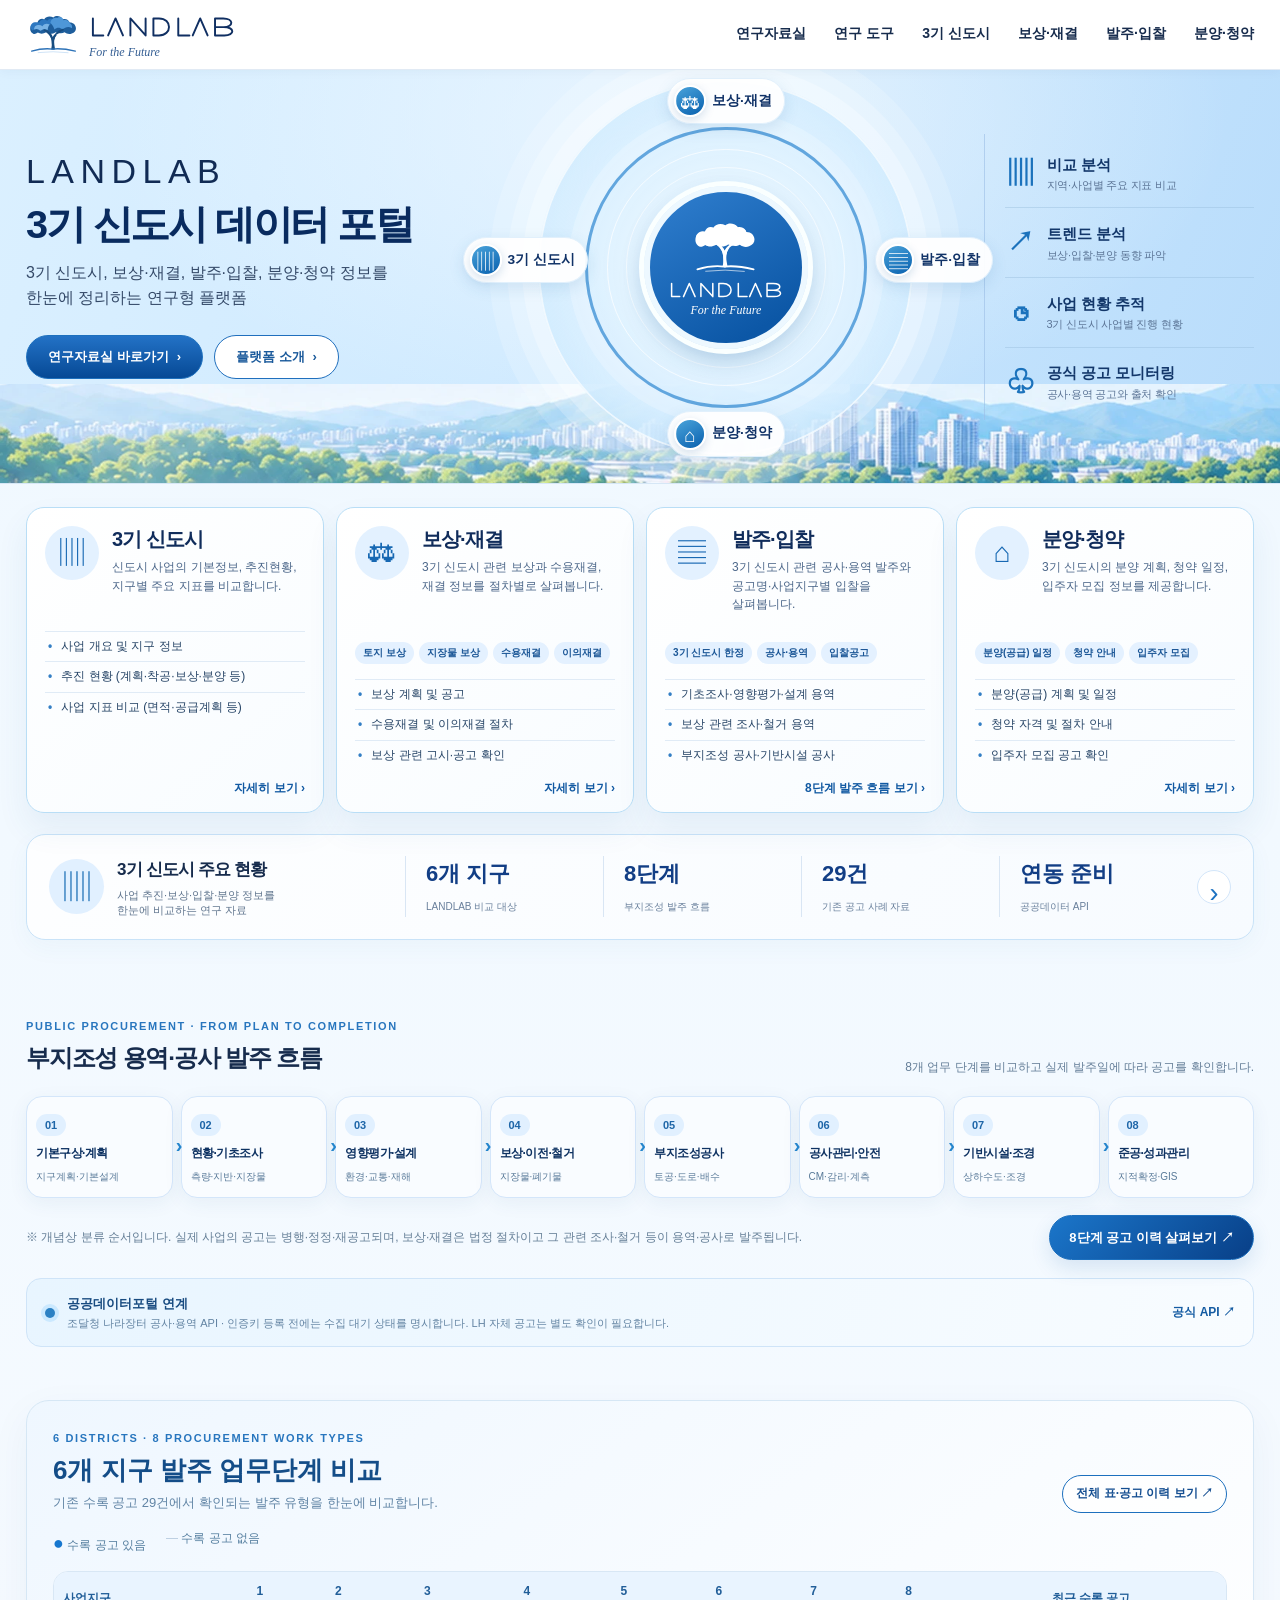
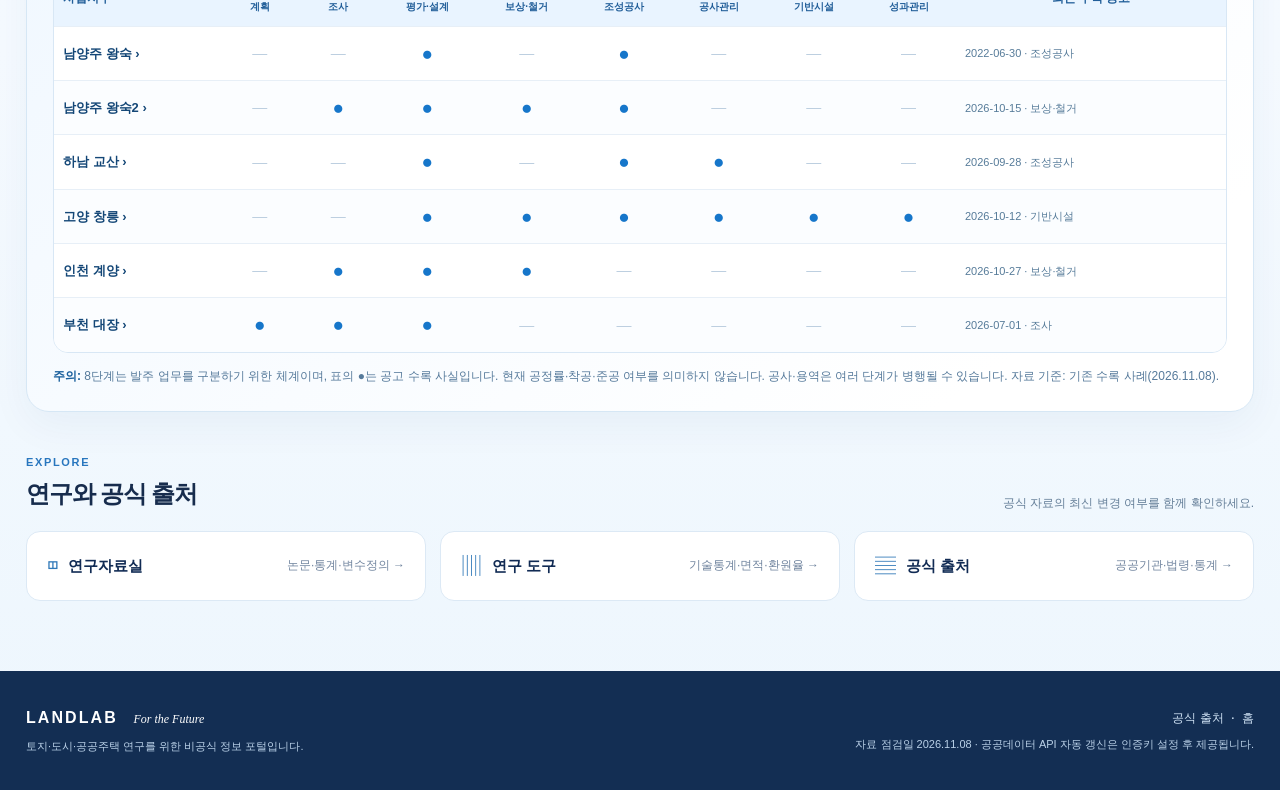
==== commit 7c360e24: "Add files via upload" ====
--- a/index.html
+++ b/index.html
@@ -1,31 +1,67 @@
 <!DOCTYPE html>
-<html lang="ko"><head><meta charset="utf-8"/><meta content="width=device-width,initial-scale=1" name="viewport"/><meta content="#e7f2ff" name="theme-color"/><meta content="3기 신도시·보상재결·발주입찰·분양청약 통합 연구형 포털. 사업지구명(남양주왕숙·하남교산 등)을 포함한 공사·용역 공고 검색과 공식 안내." name="description"/><link href="https://landlab.kr/" rel="canonical"/><meta content="website" property="og:type"/><meta content="3기 신도시 데이터 포털 | LANDLAB" property="og:title"/><meta content="3기 신도시·보상재결·발주입찰·분양청약 통합 연구형 포털. 사업지구명(남양주왕숙·하남교산 등)을 포함한 공사·용역 공고 검색과 공식 안내." property="og:description"/><meta content="https://landlab.kr/landlab-logo.png" property="og:image"/><meta content="https://landlab.kr/" property="og:url"/><link href="landlab-symbol.png" rel="icon"/><link href="portal.css" rel="stylesheet"/><title>3기 신도시 데이터 포털 | LANDLAB</title></head><body data-page="home"><header class="topbar"><div class="shell topbar-inner"><a aria-label="LANDLAB 홈" class="brand" href="index.html"><img alt="" class="brand-tree" src="landlab-symbol.svg"/><span class="brand-type"><img alt="LANDLAB" src="landlab-wordmark.svg"/><small>For the Future</small></span></a><button aria-controls="topnav" aria-expanded="false" aria-label="메뉴 열기" class="menu-toggle" id="menuToggle" type="button">☰</button><nav aria-label="주요 메뉴" class="topnav" id="topnav"><a class="" href="research.html">연구자료실</a>
+
+<html lang="ko"><head><meta charset="utf-8"/><meta content="width=device-width,initial-scale=1" name="viewport"/><meta content="#e7f2ff" name="theme-color"/><meta content="3기 신도시·보상재결·발주입찰·분양청약 통합 연구형 포털. 사업지구명(남양주왕숙·하남교산 등)을 포함한 공사·용역 공고 검색과 공식 안내." name="description"/><link href="https://landlab.kr/" rel="canonical"/><meta content="website" property="og:type"/><meta content="3기 신도시 데이터 포털 | LANDLAB" property="og:title"/><meta content="3기 신도시·보상재결·발주입찰·분양청약 통합 연구형 포털. 사업지구명(남양주왕숙·하남교산 등)을 포함한 공사·용역 공고 검색과 공식 안내." property="og:description"/><meta content="https://landlab.kr/landlab-logo.png" property="og:image"/><meta content="https://landlab.kr/" property="og:url"/><link href="landlab-symbol.png" rel="icon"/><link href="portal.css" rel="stylesheet"/><title>3기 신도시 데이터 포털 | LANDLAB</title><link href="home-reference.css" rel="stylesheet"/><link href="district-overview.css" rel="stylesheet"/></head><body data-page="home"><header class="topbar"><div class="shell topbar-inner"><a aria-label="LANDLAB 홈" class="brand" href="index.html"><img alt="" class="brand-tree" src="landlab-symbol.svg"/><span class="brand-type"><img alt="LANDLAB" src="landlab-wordmark.svg"/><small>For the Future</small></span></a><button aria-controls="topnav" aria-expanded="false" aria-label="메뉴 열기" class="menu-toggle" id="menuToggle" type="button">☰</button><nav aria-label="주요 메뉴" class="topnav" id="topnav"><a class="" href="research.html">연구자료실</a>
 <a class="" href="tools.html">연구 도구</a>
 <a class="" href="towns.html">3기 신도시</a>
 <a class="" href="compensation.html">보상·재결</a>
 <a class="" href="procurement.html">발주·입찰</a>
 <a class="" href="sales.html">분양·청약</a>
-<a class="" href="sources.html">공식 출처</a></nav></div></header>
-<section class="portal-hero">
-<div aria-hidden="true" class="skyline"><svg preserveaspectratio="none" viewbox="0 0 1500 170"><path d="M0 125 55 95 105 122 175 78 240 130 315 89 370 110 445 69 535 121 617 85 690 118 745 73 820 105 893 62 980 98 1070 75 1142 112 1212 68 1315 115 1390 81 1500 123V170H0Z" fill="#b9dbf5" opacity=".52"></path><path d="M0 [base64]" fill="#70a7d5" opacity=".30"></path></svg></div>
-<div class="shell hero-grid">
-<div class="hero-copy"><p class="spaced">LANDLAB</p><p class="eyebrow">DATA · POLICY · NEW TOWNS</p><h1>3기 신도시<br/><em>데이터 포털</em></h1><p class="hero-lead">3기 신도시, 보상·재결, 발주·입찰, 분양·청약 정보를 한눈에 정리하는 연구형 플랫폼</p><div class="hero-buttons"><a class="button primary" href="towns.html">3기 신도시 살펴보기 <span aria-hidden="true">↗</span></a><a class="button ghost" href="research.html">연구자료실 <span aria-hidden="true">→</span></a></div><p class="tiny-note">공식 기관 자료를 안내하는 비공식 연구 포털 · 기준 2026.11.08</p></div>
-<div class="clock-holder"><div aria-label="3기 신도시 핵심 메뉴 시계형 탐색" class="clock" role="group"><div aria-hidden="true" class="clock-ticks"></div><div aria-hidden="true" class="clock-face"></div>
-<a class="clock-point west" href="towns.html"><span class="point-symbol">▥</span><span>3기 신도시</span></a>
-<a class="clock-point north" href="compensation.html"><span class="point-symbol">⚖</span><span>보상·재결</span></a>
-<a class="clock-point east" href="procurement.html"><span class="point-symbol">▤</span><span>발주·입찰</span></a>
-<a class="clock-point south" href="sales.html"><span class="point-symbol">⌂</span><span>분양·청약</span></a>
+</nav></div></header>
+
+<section aria-labelledby="portal-title" class="portal-hero approved-hero">
+<div aria-hidden="true" class="approved-landscape"></div>
+<div class="shell hero-grid approved-grid">
+<div class="hero-copy approved-copy">
+<p class="spaced">LANDLAB</p>
+<h1 id="portal-title">3기 신도시 데이터 포털</h1>
+<p class="hero-lead">3기 신도시, 보상·재결, 발주·입찰, 분양·청약 정보를<br class="desktop-only"/> 한눈에 정리하는 연구형 플랫폼</p>
+<div class="hero-buttons"><a class="button primary" href="research.html">연구자료실 바로가기 <span aria-hidden="true">›</span></a><a class="button ghost" href="#platform-intro">플랫폼 소개 <span aria-hidden="true">›</span></a></div>
+</div>
+<div class="clock-holder approved-clock-holder">
+<div aria-label="4대 주제 시계형 메뉴" class="clock approved-clock" role="group">
+<div aria-hidden="true" class="clock-ticks"></div><div aria-hidden="true" class="clock-face"></div>
+<a class="clock-point west" href="towns.html"><span aria-hidden="true" class="point-symbol">▥</span><span>3기 신도시</span></a>
+<a class="clock-point north" href="compensation.html"><span aria-hidden="true" class="point-symbol">⚖</span><span>보상·재결</span></a>
+<a class="clock-point east" href="procurement.html"><span aria-hidden="true" class="point-symbol">▤</span><span>발주·입찰</span></a>
+<a class="clock-point south" href="sales.html"><span aria-hidden="true" class="point-symbol">⌂</span><span>분양·청약</span></a>
 <div class="clock-center"><img alt="" class="clock-tree" src="landlab-symbol.svg"/><img alt="LANDLAB" class="clock-name" src="landlab-wordmark.svg"/><small>For the Future</small></div>
-</div></div>
-<aside aria-label="주요 기능" class="hero-aside"><div class="quick-fact"><span class="fact-icon">▥</span><div><strong>지구 비교 분석</strong><small>6개 연구 표본의 계획값과 일정</small></div></div><div class="quick-fact"><span class="fact-icon">↗</span><div><strong>보상 절차 정리</strong><small>토지·지장물 조사와 재결</small></div></div><div class="quick-fact"><span class="fact-icon">◷</span><div><strong>발주·입찰 기록</strong><small>2018·2019년 지구 발표 이후의 공고 사례</small></div></div><div class="quick-fact"><span class="fact-icon">⌂</span><div><strong>분양·청약 안내</strong><small>공식 모집공고 바로가기</small></div></div></aside>
-</div></section>
-<section aria-label="주요 메뉴 바로가기" class="shell home-modules">
-<a class="module" href="towns.html"><div class="module-top"><span class="mod-icon">▥</span><span class="mod-arrow">↗</span></div><h2>3기 신도시</h2><p>왕숙·왕숙2·교산·계양·창릉·대장 등 6개 연구 표본을 비교합니다.</p><div class="module-detail">지구 비교 · 기초현황 · CSV</div></a>
-<a class="module" href="compensation.html"><div class="module-top"><span class="mod-icon">⚖</span><span class="mod-arrow">↗</span></div><h2>보상·재결</h2><p>토지·지장물 조사, 협의보상, 수용재결과 이의재결을 구분해 봅니다.</p><div class="module-detail">토지·지장물 · 수용·이의재결</div></a>
-<a class="module" href="procurement.html"><div class="module-top"><span class="mod-icon">▤</span><span class="mod-arrow">↗</span></div><h2>발주·입찰</h2><p>사업 발표 이후 기본계획·영향평가·지장물 조사에서 조성공사·준공까지 단계별 공고를 살펴봅니다.</p><div class="module-detail">8단계 발주 이력 · API 연동 준비</div></a>
-<a class="module" href="sales.html"><div class="module-top"><span class="mod-icon">⌂</span><span class="mod-arrow">↗</span></div><h2>분양·청약</h2><p>3기 신도시 분양·청약 일정과 자격 요건의 공식 확인 경로를 모았습니다.</p><div class="module-detail">공식 공고 · 자격 확인</div></a>
+</div>
+</div>
+<aside aria-label="주요 분석 기능" class="hero-aside approved-aside">
+<a class="quick-fact" href="towns.html"><span aria-hidden="true" class="fact-icon">▥</span><div><strong>비교 분석</strong><small>지역·사업별 주요 지표 비교</small></div></a>
+<a class="quick-fact" href="tools.html"><span aria-hidden="true" class="fact-icon">↗</span><div><strong>트렌드 분석</strong><small>보상·입찰·분양 동향 파악</small></div></a>
+<a class="quick-fact" href="towns.html"><span aria-hidden="true" class="fact-icon">◷</span><div><strong>사업 현황 추적</strong><small>3기 신도시 사업별 진행 현황</small></div></a>
+<a class="quick-fact" href="procurement.html"><span aria-hidden="true" class="fact-icon">♧</span><div><strong>공식 공고 모니터링</strong><small>공사·용역 공고와 출처 확인</small></div></a>
+</aside>
+</div>
 </section>
-<section class="shell dashboard-row"><div class="dashboard-head"><span class="dash-symbol">▤</span><div><h2>연구용 주요 데이터</h2><p>기존 LANDLAB 기초현황 기준 · 확정 공고 및 변경고시는 원문 확인</p></div></div><div class="dashboard-stat"><b>6개</b><span>비교 대상 지구</span></div><div class="dashboard-stat"><b>193,000호</b><span>연구 표본의 계획 공급 합계</span></div><div class="dashboard-stat"><b>34.46㎢</b><span>연구 표본의 계획 면적 합계</span></div><a class="dash-link" href="towns.html">비교표 보기 ↗</a></section>
+
+<section aria-label="4대 정보 분야" class="shell home-modules approved-modules" id="platform-intro">
+<article class="module approved-module">
+<div class="module-heading"><span class="mod-icon">▥</span><div><h2>3기 신도시</h2><p>신도시 사업의 기본정보, 추진현황,<br/>지구별 주요 지표를 비교합니다.</p></div></div>
+<ul class="feature-list"><li><a href="towns.html">사업 개요 및 지구 정보</a></li><li><a href="towns.html">추진 현황 (계획·착공·보상·분양 등)</a></li><li><a href="towns.html">사업 지표 비교 (면적·공급계획 등)</a></li></ul>
+<a class="module-more" href="towns.html">자세히 보기 ›</a>
+</article>
+<article class="module approved-module">
+<div class="module-heading"><span class="mod-icon">⚖</span><div><h2>보상·재결</h2><p>3기 신도시 관련 보상과 수용재결,<br/>재결 정보를 절차별로 살펴봅니다.</p></div></div>
+<div class="chip-row"><span>토지 보상</span><span>지장물 보상</span><span>수용재결</span><span>이의재결</span></div>
+<ul class="feature-list"><li><a href="compensation.html">보상 계획 및 공고</a></li><li><a href="compensation.html">수용재결 및 이의재결 절차</a></li><li><a href="compensation.html">보상 관련 고시·공고 확인</a></li></ul>
+<a class="module-more" href="compensation.html">자세히 보기 ›</a>
+</article>
+<article class="module approved-module">
+<div class="module-heading"><span class="mod-icon">▤</span><div><h2>발주·입찰</h2><p>3기 신도시 관련 공사·용역 발주와<br/>공고명·사업지구별 입찰을 살펴봅니다.</p></div></div>
+<div class="chip-row"><span>3기 신도시 한정</span><span>공사·용역</span><span>입찰공고</span></div>
+<ul class="feature-list tender-list"><li><a href="procurement.html">기초조사·영향평가·설계 용역</a></li><li><a href="procurement.html">보상 관련 조사·철거 용역</a></li><li><a href="procurement.html">부지조성 공사·기반시설 공사</a></li></ul>
+<a class="module-more" href="procurement.html">8단계 발주 흐름 보기 ›</a>
+</article>
+<article class="module approved-module">
+<div class="module-heading"><span class="mod-icon">⌂</span><div><h2>분양·청약</h2><p>3기 신도시의 분양 계획, 청약 일정,<br/>입주자 모집 정보를 제공합니다.</p></div></div>
+<div class="chip-row"><span>분양(공급) 일정</span><span>청약 안내</span><span>입주자 모집</span></div>
+<ul class="feature-list"><li><a href="sales.html">분양(공급) 계획 및 일정</a></li><li><a href="sales.html">청약 자격 및 절차 안내</a></li><li><a href="sales.html">입주자 모집 공고 확인</a></li></ul>
+<a class="module-more" href="sales.html">자세히 보기 ›</a>
+</article>
+</section>
+<section aria-label="LANDLAB 데이터 현황" class="shell dashboard-row approved-dashboard"><div class="dashboard-head"><span class="dash-symbol">▥</span><div><h2>3기 신도시 주요 현황</h2><p>사업 추진·보상·입찰·분양 정보를<br/>한눈에 비교하는 연구 자료</p></div></div><div class="dashboard-stat"><b>6개 지구</b><span>LANDLAB 비교 대상</span></div><div class="dashboard-stat"><b>8단계</b><span>부지조성 발주 흐름</span></div><div class="dashboard-stat"><b>29건</b><span>기존 공고 사례 자료</span></div><div class="dashboard-stat"><b>연동 준비</b><span>공공데이터 API</span></div><a aria-label="발주 공고 데이터 상세 보기" class="dash-link" href="procurement.html">›</a></section>
 <section aria-labelledby="roadmapTitle" class="shell roadmap-preview" id="roadmapPreview">
 <div class="section-title"><div><span class="eyebrow">PUBLIC PROCUREMENT · FROM PLAN TO COMPLETION</span><h2 id="roadmapTitle">부지조성 용역·공사 발주 흐름</h2></div><p>8개 업무 단계를 비교하고 실제 발주일에 따라 공고를 확인합니다.</p></div>
 <ol aria-label="부지조성 대표 업무 순서" class="roadmap-steps">
@@ -41,5 +77,12 @@
 <div class="roadmap-bottom"><p>※ 개념상 분류 순서입니다. 실제 사업의 공고는 병행·정정·재공고되며, 보상·재결은 법정 절차이고 그 관련 조사·철거 등이 용역·공사로 발주됩니다.</p><a class="button primary" href="procurement.html">8단계 공고 이력 살펴보기 ↗</a></div>
 <div class="data-source-strip"><span aria-hidden="true" class="source-dot"></span><div><strong>공공데이터포털 연계</strong><small>조달청 나라장터 공사·용역 API · 인증키 등록 전에는 수집 대기 상태를 명시합니다. LH 자체 공고는 별도 확인이 필요합니다.</small></div><a href="https://www.data.go.kr/data/15129394/openapi.do" rel="noopener noreferrer" target="_blank">공식 API ↗</a></div>
 </section>
+
+<section class="shell district-overview" aria-labelledby="districtOverviewTitle">
+  <div class="district-overview-head"><div><span class="eyebrow">6 DISTRICTS · 8 PROCUREMENT WORK TYPES</span><h2 id="districtOverviewTitle">6개 지구 발주 업무단계 비교</h2><p>기존 수록 공고 29건에서 확인되는 발주 유형을 한눈에 비교합니다.</p></div><a class="button ghost small" href="procurement.html#stageMatrixBlock">전체 표·공고 이력 보기 ↗</a></div>
+  <div class="matrix-legend"><span><i class="coverage-on" aria-hidden="true">●</i> 수록 공고 있음</span><span><i class="coverage-off" aria-hidden="true">—</i> 수록 공고 없음</span></div>
+  <div class="district-matrix-scroll" tabindex="0" aria-label="6개 지구별 8단계 공고 확인표, 모바일에서는 옆으로 스크롤"><table class="district-matrix"><thead><tr><th scope="col">사업지구</th><th scope="col" title="1단계 기본구상·계획">1<span>계획</span></th><th scope="col" title="2단계 현황·기초조사">2<span>조사</span></th><th scope="col" title="3단계 영향평가·설계">3<span>평가·설계</span></th><th scope="col" title="4단계 보상·이전·철거">4<span>보상·철거</span></th><th scope="col" title="5단계 부지조성공사">5<span>조성공사</span></th><th scope="col" title="6단계 공사관리·안전">6<span>공사관리</span></th><th scope="col" title="7단계 기반시설·조경">7<span>기반시설</span></th><th scope="col" title="8단계 준공·성과관리">8<span>성과관리</span></th><th scope="col">최근 수록 공고</th></tr></thead><tbody><tr><th scope="row"><a href="procurement.html">남양주 왕숙 ›</a></th><td class="home-stage-cell"><span class="home-missing" title="1단계 기본구상·계획 · 0건" aria-label="1단계 0건">—</span></td><td class="home-stage-cell"><span class="home-missing" title="2단계 현황·기초조사 · 0건" aria-label="2단계 0건">—</span></td><td class="home-stage-cell"><span class="home-has" title="3단계 영향평가·설계 · 1건" aria-label="3단계 1건">●</span></td><td class="home-stage-cell"><span class="home-missing" title="4단계 보상·이전·철거 · 0건" aria-label="4단계 0건">—</span></td><td class="home-stage-cell"><span class="home-has" title="5단계 부지조성공사 · 1건" aria-label="5단계 1건">●</span></td><td class="home-stage-cell"><span class="home-missing" title="6단계 공사관리·안전 · 0건" aria-label="6단계 0건">—</span></td><td class="home-stage-cell"><span class="home-missing" title="7단계 기반시설·조경 · 0건" aria-label="7단계 0건">—</span></td><td class="home-stage-cell"><span class="home-missing" title="8단계 준공·성과관리 · 0건" aria-label="8단계 0건">—</span></td><td class="home-latest">2022-06-30 · 조성공사</td></tr><tr><th scope="row"><a href="procurement.html">남양주 왕숙2 ›</a></th><td class="home-stage-cell"><span class="home-missing" title="1단계 기본구상·계획 · 0건" aria-label="1단계 0건">—</span></td><td class="home-stage-cell"><span class="home-has" title="2단계 현황·기초조사 · 2건" aria-label="2단계 2건">●</span></td><td class="home-stage-cell"><span class="home-has" title="3단계 영향평가·설계 · 1건" aria-label="3단계 1건">●</span></td><td class="home-stage-cell"><span class="home-has" title="4단계 보상·이전·철거 · 2건" aria-label="4단계 2건">●</span></td><td class="home-stage-cell"><span class="home-has" title="5단계 부지조성공사 · 1건" aria-label="5단계 1건">●</span></td><td class="home-stage-cell"><span class="home-missing" title="6단계 공사관리·안전 · 0건" aria-label="6단계 0건">—</span></td><td class="home-stage-cell"><span class="home-missing" title="7단계 기반시설·조경 · 0건" aria-label="7단계 0건">—</span></td><td class="home-stage-cell"><span class="home-missing" title="8단계 준공·성과관리 · 0건" aria-label="8단계 0건">—</span></td><td class="home-latest">2026-10-15 · 보상·철거</td></tr><tr><th scope="row"><a href="procurement.html">하남 교산 ›</a></th><td class="home-stage-cell"><span class="home-missing" title="1단계 기본구상·계획 · 0건" aria-label="1단계 0건">—</span></td><td class="home-stage-cell"><span class="home-missing" title="2단계 현황·기초조사 · 0건" aria-label="2단계 0건">—</span></td><td class="home-stage-cell"><span class="home-has" title="3단계 영향평가·설계 · 1건" aria-label="3단계 1건">●</span></td><td class="home-stage-cell"><span class="home-missing" title="4단계 보상·이전·철거 · 0건" aria-label="4단계 0건">—</span></td><td class="home-stage-cell"><span class="home-has" title="5단계 부지조성공사 · 1건" aria-label="5단계 1건">●</span></td><td class="home-stage-cell"><span class="home-has" title="6단계 공사관리·안전 · 1건" aria-label="6단계 1건">●</span></td><td class="home-stage-cell"><span class="home-missing" title="7단계 기반시설·조경 · 0건" aria-label="7단계 0건">—</span></td><td class="home-stage-cell"><span class="home-missing" title="8단계 준공·성과관리 · 0건" aria-label="8단계 0건">—</span></td><td class="home-latest">2026-09-28 · 조성공사</td></tr><tr><th scope="row"><a href="procurement.html">고양 창릉 ›</a></th><td class="home-stage-cell"><span class="home-missing" title="1단계 기본구상·계획 · 0건" aria-label="1단계 0건">—</span></td><td class="home-stage-cell"><span class="home-missing" title="2단계 현황·기초조사 · 0건" aria-label="2단계 0건">—</span></td><td class="home-stage-cell"><span class="home-has" title="3단계 영향평가·설계 · 1건" aria-label="3단계 1건">●</span></td><td class="home-stage-cell"><span class="home-has" title="4단계 보상·이전·철거 · 1건" aria-label="4단계 1건">●</span></td><td class="home-stage-cell"><span class="home-has" title="5단계 부지조성공사 · 1건" aria-label="5단계 1건">●</span></td><td class="home-stage-cell"><span class="home-has" title="6단계 공사관리·안전 · 3건" aria-label="6단계 3건">●</span></td><td class="home-stage-cell"><span class="home-has" title="7단계 기반시설·조경 · 2건" aria-label="7단계 2건">●</span></td><td class="home-stage-cell"><span class="home-has" title="8단계 준공·성과관리 · 1건" aria-label="8단계 1건">●</span></td><td class="home-latest">2026-10-12 · 기반시설</td></tr><tr><th scope="row"><a href="procurement.html">인천 계양 ›</a></th><td class="home-stage-cell"><span class="home-missing" title="1단계 기본구상·계획 · 0건" aria-label="1단계 0건">—</span></td><td class="home-stage-cell"><span class="home-has" title="2단계 현황·기초조사 · 1건" aria-label="2단계 1건">●</span></td><td class="home-stage-cell"><span class="home-has" title="3단계 영향평가·설계 · 2건" aria-label="3단계 2건">●</span></td><td class="home-stage-cell"><span class="home-has" title="4단계 보상·이전·철거 · 1건" aria-label="4단계 1건">●</span></td><td class="home-stage-cell"><span class="home-missing" title="5단계 부지조성공사 · 0건" aria-label="5단계 0건">—</span></td><td class="home-stage-cell"><span class="home-missing" title="6단계 공사관리·안전 · 0건" aria-label="6단계 0건">—</span></td><td class="home-stage-cell"><span class="home-missing" title="7단계 기반시설·조경 · 0건" aria-label="7단계 0건">—</span></td><td class="home-stage-cell"><span class="home-missing" title="8단계 준공·성과관리 · 0건" aria-label="8단계 0건">—</span></td><td class="home-latest">2026-10-27 · 보상·철거</td></tr><tr><th scope="row"><a href="procurement.html">부천 대장 ›</a></th><td class="home-stage-cell"><span class="home-has" title="1단계 기본구상·계획 · 1건" aria-label="1단계 1건">●</span></td><td class="home-stage-cell"><span class="home-has" title="2단계 현황·기초조사 · 2건" aria-label="2단계 2건">●</span></td><td class="home-stage-cell"><span class="home-has" title="3단계 영향평가·설계 · 2건" aria-label="3단계 2건">●</span></td><td class="home-stage-cell"><span class="home-missing" title="4단계 보상·이전·철거 · 0건" aria-label="4단계 0건">—</span></td><td class="home-stage-cell"><span class="home-missing" title="5단계 부지조성공사 · 0건" aria-label="5단계 0건">—</span></td><td class="home-stage-cell"><span class="home-missing" title="6단계 공사관리·안전 · 0건" aria-label="6단계 0건">—</span></td><td class="home-stage-cell"><span class="home-missing" title="7단계 기반시설·조경 · 0건" aria-label="7단계 0건">—</span></td><td class="home-stage-cell"><span class="home-missing" title="8단계 준공·성과관리 · 0건" aria-label="8단계 0건">—</span></td><td class="home-latest">2026-07-01 · 조사</td></tr></tbody></table></div>
+  <p class="district-overview-note"><strong>주의:</strong> 8단계는 발주 업무를 구분하기 위한 체계이며, 표의 ●는 공고 수록 사실입니다. 현재 공정률·착공·준공 여부를 의미하지 않습니다. 공사·용역은 여러 단계가 병행될 수 있습니다. 자료 기준: 기존 수록 사례(2026.11.08).</p>
+</section>
 <section class="shell bottom-shortcuts"><div class="section-title"><div><span class="eyebrow">EXPLORE</span><h2>연구와 공식 출처</h2></div><p>공식 자료의 최신 변경 여부를 함께 확인하세요.</p></div><div class="shortcut-grid"><a href="research.html">◫ <b>연구자료실</b><span>논문·통계·변수정의 →</span></a><a href="tools.html">▥ <b>연구 도구</b><span>기술통계·면적·환원율 →</span></a><a href="sources.html">▤ <b>공식 출처</b><span>공공기관·법령·통계 →</span></a></div></section>
 <footer class="bottom"><div class="shell bottom-row"><div><strong>LANDLAB <span>For the Future</span></strong><p>토지·도시·공공주택 연구를 위한 비공식 정보 포털입니다.</p></div><div><a href="sources.html">공식 출처</a><span>·</span><a href="index.html">홈</a><p>자료 점검일 2026.11.08 · 공공데이터 API 자동 갱신은 인증키 설정 후 제공됩니다.</p></div></div></footer><script defer="" src="portal.js"></script></body></html>
--- a/home-reference.css
+++ b/home-reference.css
@@ -0,0 +1,56 @@
+
+/* LANDLAB — reference-faithful blue homepage (approved 2026-11-08) */
+body[data-page="home"]{background:linear-gradient(180deg,#eff8ff 0%,#f5faff 69%,#edf6fd 100%)}
+body[data-page="home"] .topbar-inner{min-height:69px}
+body[data-page="home"] .brand{min-width:285px}
+body[data-page="home"] .topnav{gap:clamp(15px,2.2vw,34px);font-size:14px}
+body[data-page="home"] .topnav a{padding:22px 0 20px}
+.approved-hero{height:414px;min-height:414px;background:radial-gradient(ellipse at 52% 12%,#f9fcff99 0%,transparent 60%),linear-gradient(110deg,#dbf0ff 0%,#cfeaff 42%,#b8dcfb 100%)}
+.approved-landscape{position:absolute;left:0;right:0;bottom:0;height:99px;background:url('approved-city-landscape.webp') center bottom / 100% 100% no-repeat;opacity:.92;z-index:-1}
+.approved-grid{grid-template-columns:37% 40% 23%;height:414px;min-height:414px;align-items:center;gap:0}
+.approved-copy{padding:32px 0 57px 0;z-index:4;min-width:0}
+.approved-copy .spaced{font-size:34px;letter-spacing:.19em;margin:0 0 9px;line-height:1.2}
+.approved-copy h1{font-size:clamp(30px,3.1vw,51px);letter-spacing:-.055em;white-space:nowrap;line-height:1.25;margin:8px 0 11px;color:#092b5f;font-weight:850}
+.approved-copy .hero-lead{font-size:clamp(13px,1.25vw,18px);font-weight:520;line-height:1.55;color:#344968;max-width:460px;margin:0 0 24px}
+.approved-copy .hero-buttons{display:flex;gap:11px;flex-wrap:wrap}
+.approved-copy .button{min-height:44px;padding:8px 21px;border-radius:25px;font-size:13px;font-weight:770;box-shadow:none}
+.approved-copy .button.primary{background:linear-gradient(#2372c6,#064995);color:#fff}
+.approved-copy .button.ghost{background:#fff;border:1px solid #206fbd;color:#18589a}
+.approved-clock-holder{height:100%;padding:0 0 19px 0;align-content:center;z-index:4}
+.approved-clock{width:min(375px,calc(100% - 80px));box-shadow:0 0 0 16px #ffffff43,0 0 0 31px #ffffff36,0 0 0 49px #ffffff29;background:radial-gradient(circle,#f0f9ff 3%,#d9effff0 60%,#b9e1fb99)}
+.approved-clock .clock-center{background:linear-gradient(150deg,#307fcf 0%,#0c57a6 84%);box-shadow:0 0 0 5px #faffff,0 10px 25px #0c529646}
+.approved-clock .clock-center .clock-tree{filter:brightness(0) invert(1)}
+.approved-clock .clock-center .clock-name{filter:brightness(0) invert(1)}
+.approved-clock .clock-center small{color:#fff}
+.approved-clock .clock-point{font-size:clamp(12px,1.07vw,17px);font-weight:850;border-radius:36px;box-shadow:0 5px 15px #276aa621}
+.approved-clock .clock-point .point-symbol{background:linear-gradient(150deg,#4ba4db,#0860ae);border:2px solid white;border-radius:50%;box-shadow:0 3px 10px #1254922c;color:#fff}
+.approved-aside{padding:5px 0 4px 20px;margin-left:12px;border-left:1px solid #9cbfe69a;align-self:center}
+.approved-aside .quick-fact{display:flex;gap:10px;padding:12px 0;color:#0f315f}
+.approved-aside .quick-fact:hover strong{color:#1d6dc0}
+.approved-aside .fact-icon{width:32px;flex:0 0 32px;font-size:27px}
+.approved-aside .quick-fact strong{font-size:15px}
+.approved-aside .quick-fact small{font-size:11px;letter-spacing:-.02em;line-height:1.35}
+.approved-modules{gap:12px;margin-top:23px}
+.approved-module{display:flex;flex-direction:column;min-height:266px;padding:18px 18px 13px;border:1px solid #b9def6;border-radius:18px;background:linear-gradient(140deg,#fff 0%,#f8fcff 100%)}
+.approved-module .module-heading{display:flex;align-items:flex-start;gap:13px;min-height:96px}
+.approved-module .mod-icon{height:54px;width:54px;flex:0 0 54px;border-radius:50%;font-size:28px}
+.approved-module h2{font-size:20px;color:#102c5b;margin:0 0 5px;line-height:1.35}
+.approved-module .module-heading p{font-size:12px;margin:0;color:#4b6689;line-height:1.55}
+.approved-module .chip-row{display:flex;gap:5px;flex-wrap:wrap;min-height:30px;align-items:start}
+.approved-module .chip-row span{border-radius:24px;background:#e4f1ff;color:#1c5797;font-size:10px;line-height:1.4;padding:4px 8px;white-space:nowrap;font-weight:700}
+.approved-module .feature-list{list-style:none;padding:0;margin:7px 0 0}
+.approved-module .feature-list li{font-size:12px;color:#274567;padding:6px 3px;border-top:1px solid #e0ebf6;line-height:1.45}
+.approved-module .feature-list li::before{content:'•';color:#347fc5;margin-right:9px;font-weight:850}
+.approved-module .feature-list a:hover{text-decoration:underline}
+.approved-module .module-more{display:block;text-align:right;margin-top:auto;padding-top:9px;font-size:12px;color:#1159a2;font-weight:800}
+.approved-dashboard{margin-top:21px;margin-bottom:32px;flex-wrap:nowrap;gap:15px;min-height:106px;padding:18px 22px;background:linear-gradient(130deg,#ffffffdf,#f7fbff);border:1px solid #c9e3f8;box-shadow:0 8px 24px #2a70ab0b}
+.approved-dashboard .dashboard-head{flex:1.4 1 28%;min-width:0}
+.approved-dashboard .dashboard-head h2{font-size:17px}
+.approved-dashboard .dashboard-head p{font-size:11px;line-height:1.4}
+.approved-dashboard .dashboard-stat{flex:.8 1 15%;min-width:0}
+.approved-dashboard .dashboard-stat b{font-size:22px;white-space:nowrap}
+.approved-dashboard .dashboard-stat span{font-size:10px;white-space:nowrap}
+.approved-dashboard .dash-link{flex:0 0 34px;width:34px;height:34px;border:1px solid #d3e6fa;display:grid;place-items:center;border-radius:50%;font-size:27px;font-weight:300;color:#1d72c1;background:#fff}
+@media(max-width:1250px){.approved-grid{grid-template-columns:39% 39% 22%}.approved-copy .spaced{font-size:27px}.approved-copy h1{font-size:clamp(28px,3.15vw,39px)}.approved-aside .quick-fact strong{font-size:13px}.approved-aside .quick-fact small{font-size:10px}.approved-clock{width:min(335px,calc(100% - 78px))}.approved-module{padding:15px 12px}.approved-module .module-heading{gap:8px}.approved-module .mod-icon{height:43px;width:43px;flex-basis:43px;font-size:24px}.approved-module h2{font-size:17px}.approved-module .module-heading p{font-size:11px}.approved-module .feature-list li{font-size:11px}}
+@media(max-width:980px){.approved-hero{height:auto;min-height:0}.approved-grid{height:auto;min-height:460px;grid-template-columns:44% 56%}.approved-aside{display:none}.approved-copy h1{white-space:normal}.approved-modules{grid-template-columns:repeat(2,minmax(0,1fr))}.approved-module{min-height:260px}.approved-dashboard{flex-wrap:wrap}.approved-dashboard .dashboard-head{flex:1 1 100%}.approved-dashboard .dashboard-stat{flex:1 1 17%}}
+@media(max-width:720px){.approved-hero{height:auto;min-height:0}.approved-landscape{height:92px;background-size:auto 100%;opacity:.75}.approved-grid{grid-template-columns:1fr;min-height:0;gap:0}.approved-copy{padding:32px 0 10px}.approved-copy .spaced{font-size:24px;letter-spacing:.19em}.approved-copy h1{font-size:33px;white-space:normal;margin:8px 0 12px}.approved-copy .hero-lead{font-size:13px;margin-bottom:17px}.approved-copy .hero-lead br{display:none}.approved-copy .hero-buttons{gap:8px}.approved-copy .button{min-height:38px;padding:7px 14px;font-size:11px}.approved-clock-holder{padding:30px 0 63px;min-height:370px}.approved-clock{width:min(305px,calc(100% - 84px))}.approved-clock .clock-point{font-size:11px}.approved-clock .clock-point .point-symbol{font-size:17px}.approved-modules{grid-template-columns:1fr;margin-top:16px;gap:12px}.approved-module{min-height:0;padding:17px}.approved-module .module-heading{min-height:72px}.approved-module .module-heading p{font-size:12px}.approved-module h2{font-size:20px}.approved-module .feature-list li{font-size:12px}.approved-dashboard{padding:16px;gap:13px}.approved-dashboard .dashboard-head{flex-basis:100%}.approved-dashboard .dashboard-stat{flex:1 1 38%}.approved-dashboard .dashboard-stat b{font-size:17px}.approved-dashboard .dashboard-stat span{white-space:normal}.approved-dashboard .dash-link{margin-left:auto}}
--- a/district-overview.css
+++ b/district-overview.css
@@ -0,0 +1,27 @@
+
+/* LANDLAB 6 districts × 8 tender work types: compact home snapshot */
+.district-overview{margin:28px auto 34px;padding:24px 26px;border:1px solid #d6e7f5;border-radius:23px;background:linear-gradient(145deg,#eff7ff 0%,#fff 85%);box-shadow:0 13px 40px rgba(13,67,127,.05)}
+.district-overview-head{display:flex;align-items:end;justify-content:space-between;gap:20px;margin-bottom:16px}
+.district-overview-head h2{font-size:26px;line-height:1.25;margin:4px 0 5px;color:#144d88}
+.district-overview-head p{font-size:13px;color:#6084a5;margin:0}
+.district-matrix-scroll{overflow:auto;border:1px solid #d8e7f5;background:#fff;border-radius:15px}
+.district-matrix{width:100%;border-collapse:collapse;min-width:850px}
+.district-matrix thead{background:#e9f4ff}
+.district-matrix th,.district-matrix td{padding:11px 9px;text-align:center;font-size:12px;border-bottom:1px solid #e7eff7}
+.district-matrix thead th{color:#215e99;white-space:nowrap;font-size:12px;line-height:1.45}
+.district-matrix thead th span{display:block;font-size:10px;font-weight:600}
+.district-matrix th:first-child,.district-matrix td:last-child{text-align:left}
+.district-matrix tbody th{white-space:nowrap;font-size:13px;color:#144777;text-align:left}
+.district-matrix tbody th a:hover{text-decoration:underline}
+.district-matrix tbody tr:nth-child(even){background:#fbfdff}
+.district-matrix tbody tr:last-child td,.district-matrix tbody tr:last-child th{border-bottom:0}
+.district-matrix .home-stage-cell{min-width:48px}
+.district-matrix .home-has{color:#1676ca;font-size:19px;font-weight:900}
+.district-matrix .home-missing{color:#bdcfe0;font-size:15px}
+.district-matrix .home-latest{min-width:165px;color:#567b99;font-size:11px}
+.district-overview .matrix-legend{display:flex;gap:20px;color:#547e9f;font-size:12px;margin:0 0 12px}
+.district-overview .coverage-on{color:#1677cf;font-size:18px;font-style:normal}
+.district-overview .coverage-off{color:#b7cade;font-style:normal}
+.district-overview-note{font-size:12px;line-height:1.8;margin:13px 0 0;color:#567a9b}
+.district-overview-note strong{color:#185e9c}
+@media(max-width:720px){.district-overview{padding:18px 14px;margin-top:20px;border-radius:15px}.district-overview-head{display:block}.district-overview-head h2{font-size:21px}.district-overview-head a{margin-top:13px;display:inline-flex}.district-overview .matrix-legend{gap:10px;flex-wrap:wrap;font-size:11px}}
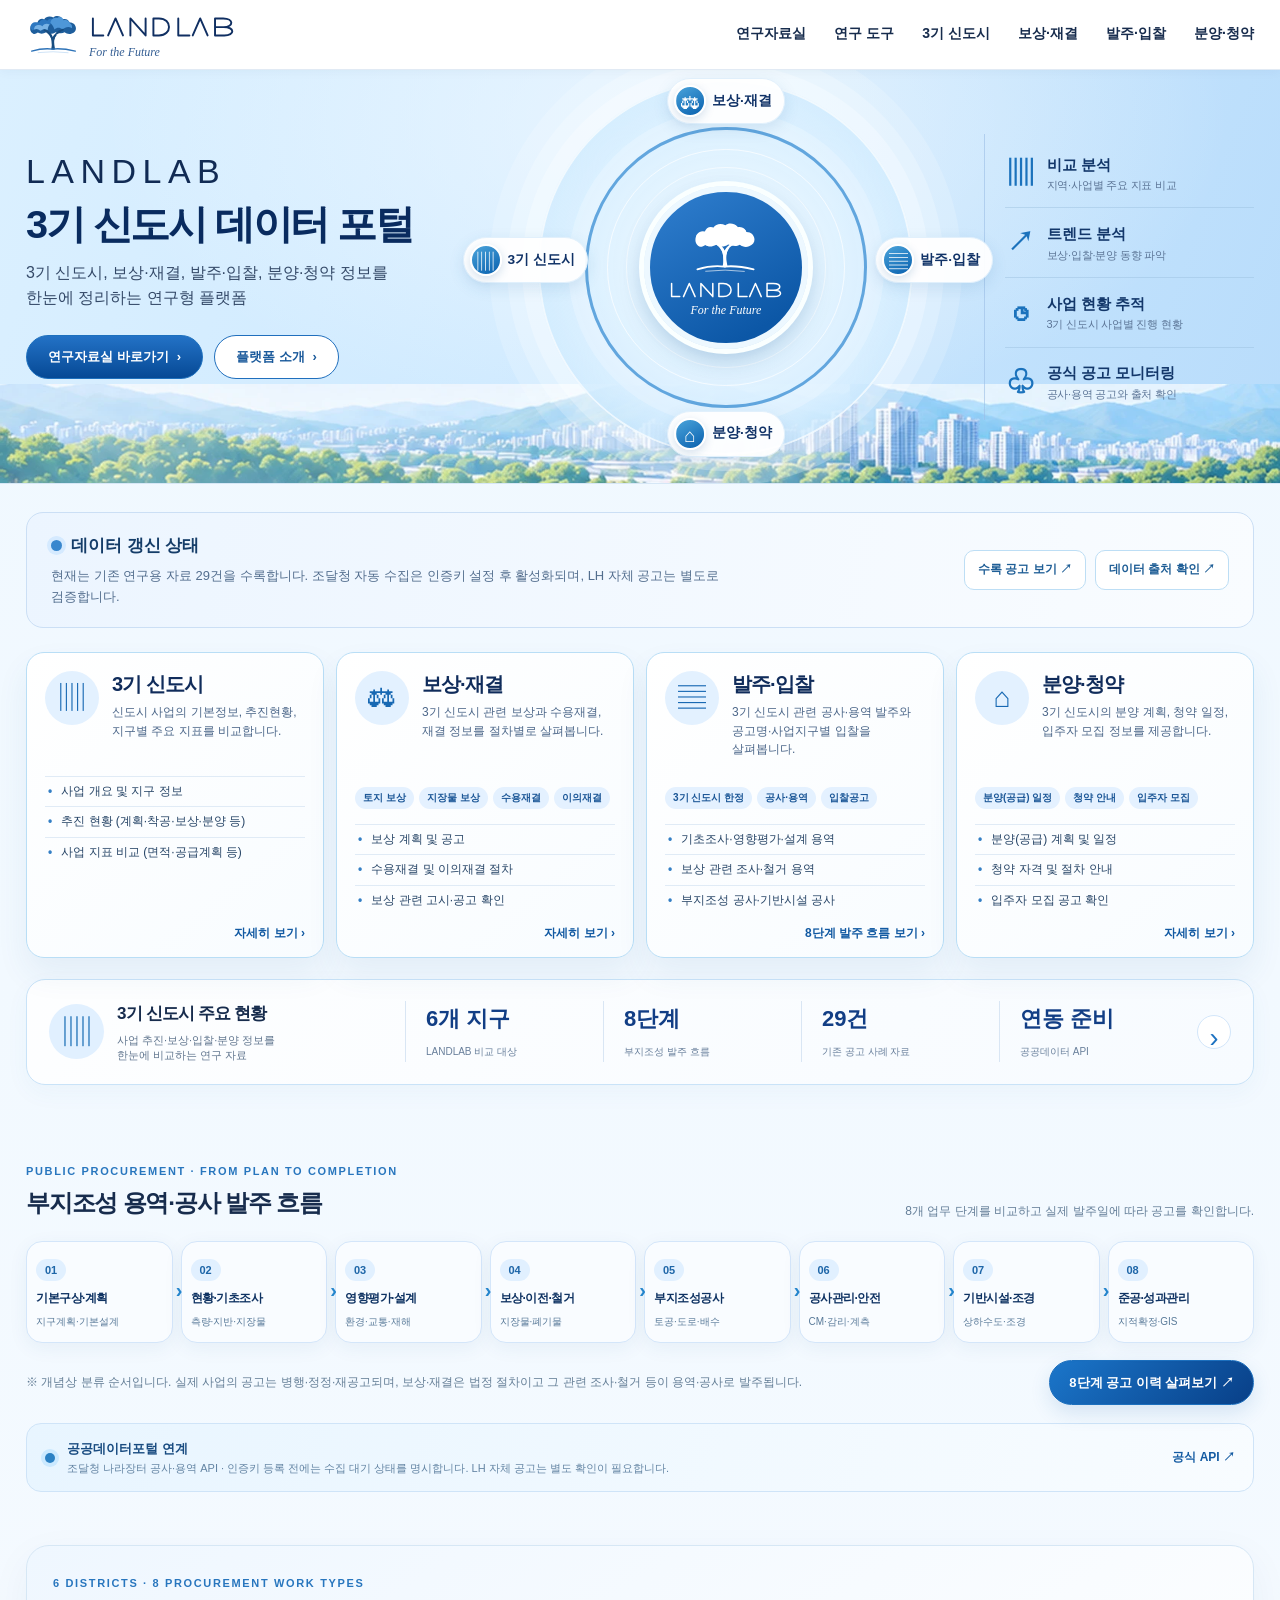
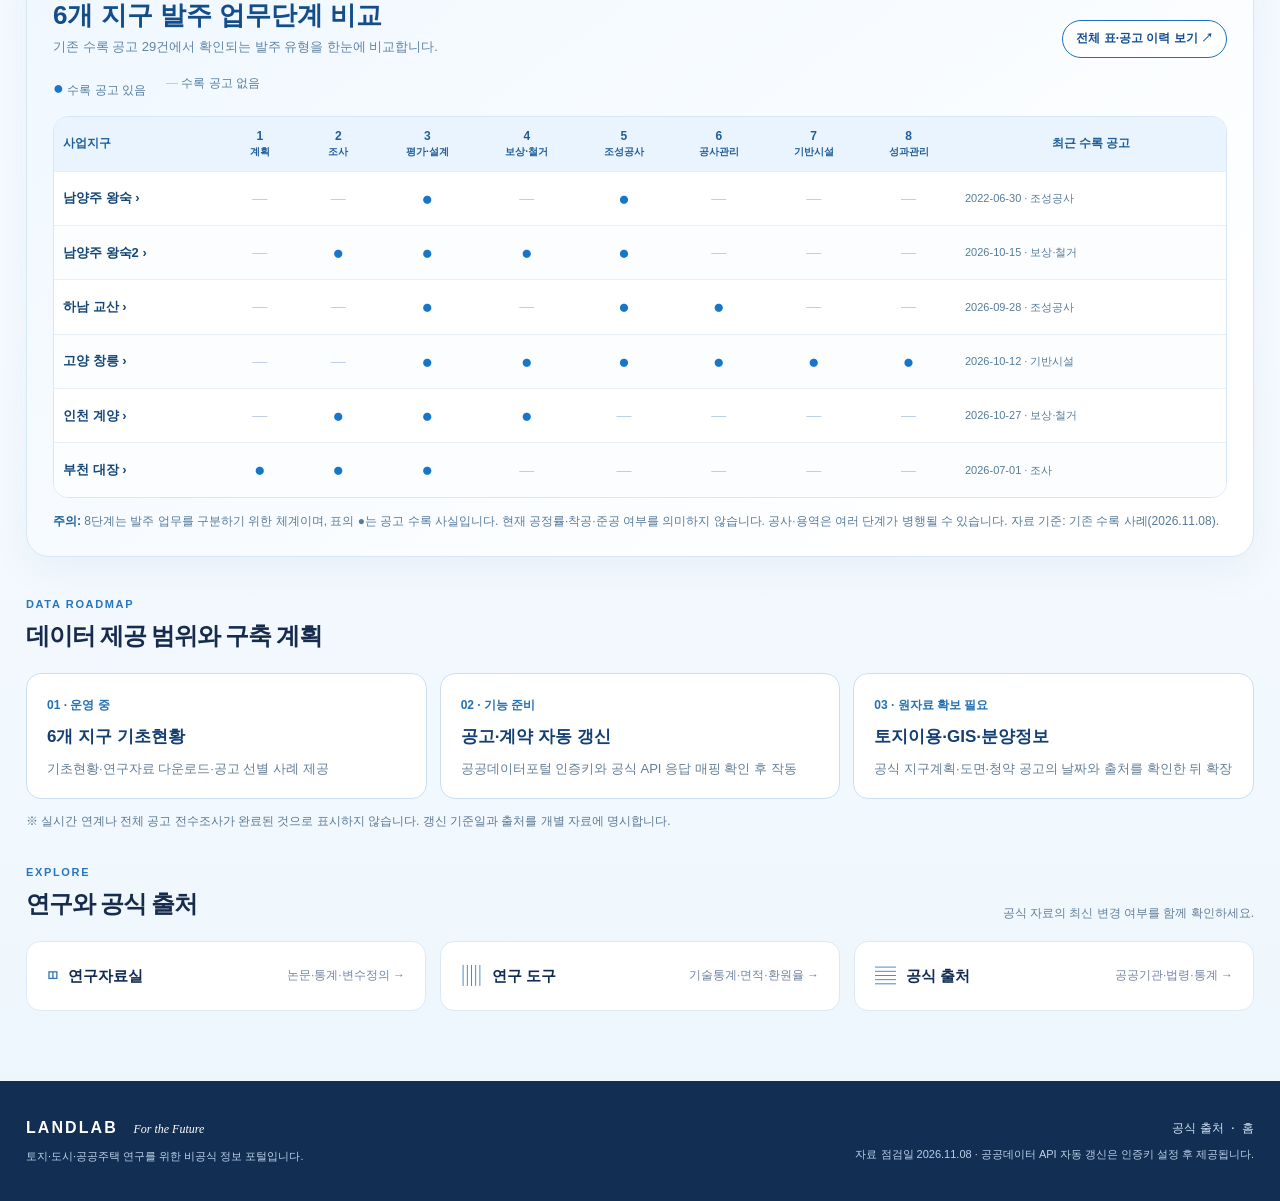
==== commit 85de1546: "Add files via upload" ====
--- a/index.html
+++ b/index.html
@@ -1,13 +1,12 @@
 <!DOCTYPE html>
 
-<html lang="ko"><head><meta charset="utf-8"/><meta content="width=device-width,initial-scale=1" name="viewport"/><meta content="#e7f2ff" name="theme-color"/><meta content="3기 신도시·보상재결·발주입찰·분양청약 통합 연구형 포털. 사업지구명(남양주왕숙·하남교산 등)을 포함한 공사·용역 공고 검색과 공식 안내." name="description"/><link href="https://landlab.kr/" rel="canonical"/><meta content="website" property="og:type"/><meta content="3기 신도시 데이터 포털 | LANDLAB" property="og:title"/><meta content="3기 신도시·보상재결·발주입찰·분양청약 통합 연구형 포털. 사업지구명(남양주왕숙·하남교산 등)을 포함한 공사·용역 공고 검색과 공식 안내." property="og:description"/><meta content="https://landlab.kr/landlab-logo.png" property="og:image"/><meta content="https://landlab.kr/" property="og:url"/><link href="landlab-symbol.png" rel="icon"/><link href="portal.css" rel="stylesheet"/><title>3기 신도시 데이터 포털 | LANDLAB</title><link href="home-reference.css" rel="stylesheet"/><link href="district-overview.css" rel="stylesheet"/></head><body data-page="home"><header class="topbar"><div class="shell topbar-inner"><a aria-label="LANDLAB 홈" class="brand" href="index.html"><img alt="" class="brand-tree" src="landlab-symbol.svg"/><span class="brand-type"><img alt="LANDLAB" src="landlab-wordmark.svg"/><small>For the Future</small></span></a><button aria-controls="topnav" aria-expanded="false" aria-label="메뉴 열기" class="menu-toggle" id="menuToggle" type="button">☰</button><nav aria-label="주요 메뉴" class="topnav" id="topnav"><a class="" href="research.html">연구자료실</a>
+<html lang="ko"><head><meta charset="utf-8"/><meta content="width=device-width,initial-scale=1" name="viewport"/><meta content="#e7f2ff" name="theme-color"/><meta content="3기 신도시·보상재결·발주입찰·분양청약 통합 연구형 포털. 사업지구명(남양주왕숙·하남교산 등)을 포함한 공사·용역 공고 검색과 공식 안내." name="description"/><link href="https://landlab.kr/" rel="canonical"/><meta content="website" property="og:type"/><meta content="3기 신도시 데이터 포털 | LANDLAB" property="og:title"/><meta content="3기 신도시·보상재결·발주입찰·분양청약 통합 연구형 포털. 사업지구명(남양주왕숙·하남교산 등)을 포함한 공사·용역 공고 검색과 공식 안내." property="og:description"/><meta content="https://landlab.kr/landlab-logo.png" property="og:image"/><meta content="https://landlab.kr/" property="og:url"/><link href="landlab-symbol.png?v=20261111" rel="icon"/><link href="portal.css" rel="stylesheet"/><title>3기 신도시 데이터 포털 | LANDLAB</title><link href="home-reference.css" rel="stylesheet"/><link href="district-overview.css" rel="stylesheet"/><link href="enhancements.css" rel="stylesheet"/></head><body data-page="home"><header class="topbar"><div class="shell topbar-inner"><a aria-label="LANDLAB 홈" class="brand" href="index.html"><img alt="" class="brand-tree" src="landlab-symbol.svg"/><span class="brand-type"><img alt="LANDLAB" src="landlab-wordmark.svg"/><small>For the Future</small></span></a><button aria-controls="topnav" aria-expanded="false" aria-label="메뉴 열기" class="menu-toggle" id="menuToggle" type="button">☰</button><nav aria-label="주요 메뉴" class="topnav" id="topnav"><a class="" href="research.html">연구자료실</a>
 <a class="" href="tools.html">연구 도구</a>
 <a class="" href="towns.html">3기 신도시</a>
 <a class="" href="compensation.html">보상·재결</a>
 <a class="" href="procurement.html">발주·입찰</a>
 <a class="" href="sales.html">분양·청약</a>
 </nav></div></header>
-
 <section aria-labelledby="portal-title" class="portal-hero approved-hero">
 <div aria-hidden="true" class="approved-landscape"></div>
 <div class="shell hero-grid approved-grid">
@@ -35,8 +34,7 @@
 </aside>
 </div>
 </section>
-
-<section aria-label="4대 정보 분야" class="shell home-modules approved-modules" id="platform-intro">
+<section aria-label="데이터 갱신 상태" class="shell update-status" id="updateStatus"><div><span class="status-pulse"></span><strong>데이터 갱신 상태</strong><p>현재는 기존 연구용 자료 29건을 수록합니다. 조달청 자동 수집은 인증키 설정 후 활성화되며, LH 자체 공고는 별도로 검증합니다.</p></div><div class="status-actions"><a href="procurement.html">수록 공고 보기 ↗</a><a href="sources.html">데이터 출처 확인 ↗</a></div></section><section aria-label="4대 정보 분야" class="shell home-modules approved-modules" id="platform-intro">
 <article class="module approved-module">
 <div class="module-heading"><span class="mod-icon">▥</span><div><h2>3기 신도시</h2><p>신도시 사업의 기본정보, 추진현황,<br/>지구별 주요 지표를 비교합니다.</p></div></div>
 <ul class="feature-list"><li><a href="towns.html">사업 개요 및 지구 정보</a></li><li><a href="towns.html">추진 현황 (계획·착공·보상·분양 등)</a></li><li><a href="towns.html">사업 지표 비교 (면적·공급계획 등)</a></li></ul>
@@ -77,12 +75,11 @@
 <div class="roadmap-bottom"><p>※ 개념상 분류 순서입니다. 실제 사업의 공고는 병행·정정·재공고되며, 보상·재결은 법정 절차이고 그 관련 조사·철거 등이 용역·공사로 발주됩니다.</p><a class="button primary" href="procurement.html">8단계 공고 이력 살펴보기 ↗</a></div>
 <div class="data-source-strip"><span aria-hidden="true" class="source-dot"></span><div><strong>공공데이터포털 연계</strong><small>조달청 나라장터 공사·용역 API · 인증키 등록 전에는 수집 대기 상태를 명시합니다. LH 자체 공고는 별도 확인이 필요합니다.</small></div><a href="https://www.data.go.kr/data/15129394/openapi.do" rel="noopener noreferrer" target="_blank">공식 API ↗</a></div>
 </section>
-
-<section class="shell district-overview" aria-labelledby="districtOverviewTitle">
-  <div class="district-overview-head"><div><span class="eyebrow">6 DISTRICTS · 8 PROCUREMENT WORK TYPES</span><h2 id="districtOverviewTitle">6개 지구 발주 업무단계 비교</h2><p>기존 수록 공고 29건에서 확인되는 발주 유형을 한눈에 비교합니다.</p></div><a class="button ghost small" href="procurement.html#stageMatrixBlock">전체 표·공고 이력 보기 ↗</a></div>
-  <div class="matrix-legend"><span><i class="coverage-on" aria-hidden="true">●</i> 수록 공고 있음</span><span><i class="coverage-off" aria-hidden="true">—</i> 수록 공고 없음</span></div>
-  <div class="district-matrix-scroll" tabindex="0" aria-label="6개 지구별 8단계 공고 확인표, 모바일에서는 옆으로 스크롤"><table class="district-matrix"><thead><tr><th scope="col">사업지구</th><th scope="col" title="1단계 기본구상·계획">1<span>계획</span></th><th scope="col" title="2단계 현황·기초조사">2<span>조사</span></th><th scope="col" title="3단계 영향평가·설계">3<span>평가·설계</span></th><th scope="col" title="4단계 보상·이전·철거">4<span>보상·철거</span></th><th scope="col" title="5단계 부지조성공사">5<span>조성공사</span></th><th scope="col" title="6단계 공사관리·안전">6<span>공사관리</span></th><th scope="col" title="7단계 기반시설·조경">7<span>기반시설</span></th><th scope="col" title="8단계 준공·성과관리">8<span>성과관리</span></th><th scope="col">최근 수록 공고</th></tr></thead><tbody><tr><th scope="row"><a href="procurement.html">남양주 왕숙 ›</a></th><td class="home-stage-cell"><span class="home-missing" title="1단계 기본구상·계획 · 0건" aria-label="1단계 0건">—</span></td><td class="home-stage-cell"><span class="home-missing" title="2단계 현황·기초조사 · 0건" aria-label="2단계 0건">—</span></td><td class="home-stage-cell"><span class="home-has" title="3단계 영향평가·설계 · 1건" aria-label="3단계 1건">●</span></td><td class="home-stage-cell"><span class="home-missing" title="4단계 보상·이전·철거 · 0건" aria-label="4단계 0건">—</span></td><td class="home-stage-cell"><span class="home-has" title="5단계 부지조성공사 · 1건" aria-label="5단계 1건">●</span></td><td class="home-stage-cell"><span class="home-missing" title="6단계 공사관리·안전 · 0건" aria-label="6단계 0건">—</span></td><td class="home-stage-cell"><span class="home-missing" title="7단계 기반시설·조경 · 0건" aria-label="7단계 0건">—</span></td><td class="home-stage-cell"><span class="home-missing" title="8단계 준공·성과관리 · 0건" aria-label="8단계 0건">—</span></td><td class="home-latest">2022-06-30 · 조성공사</td></tr><tr><th scope="row"><a href="procurement.html">남양주 왕숙2 ›</a></th><td class="home-stage-cell"><span class="home-missing" title="1단계 기본구상·계획 · 0건" aria-label="1단계 0건">—</span></td><td class="home-stage-cell"><span class="home-has" title="2단계 현황·기초조사 · 2건" aria-label="2단계 2건">●</span></td><td class="home-stage-cell"><span class="home-has" title="3단계 영향평가·설계 · 1건" aria-label="3단계 1건">●</span></td><td class="home-stage-cell"><span class="home-has" title="4단계 보상·이전·철거 · 2건" aria-label="4단계 2건">●</span></td><td class="home-stage-cell"><span class="home-has" title="5단계 부지조성공사 · 1건" aria-label="5단계 1건">●</span></td><td class="home-stage-cell"><span class="home-missing" title="6단계 공사관리·안전 · 0건" aria-label="6단계 0건">—</span></td><td class="home-stage-cell"><span class="home-missing" title="7단계 기반시설·조경 · 0건" aria-label="7단계 0건">—</span></td><td class="home-stage-cell"><span class="home-missing" title="8단계 준공·성과관리 · 0건" aria-label="8단계 0건">—</span></td><td class="home-latest">2026-10-15 · 보상·철거</td></tr><tr><th scope="row"><a href="procurement.html">하남 교산 ›</a></th><td class="home-stage-cell"><span class="home-missing" title="1단계 기본구상·계획 · 0건" aria-label="1단계 0건">—</span></td><td class="home-stage-cell"><span class="home-missing" title="2단계 현황·기초조사 · 0건" aria-label="2단계 0건">—</span></td><td class="home-stage-cell"><span class="home-has" title="3단계 영향평가·설계 · 1건" aria-label="3단계 1건">●</span></td><td class="home-stage-cell"><span class="home-missing" title="4단계 보상·이전·철거 · 0건" aria-label="4단계 0건">—</span></td><td class="home-stage-cell"><span class="home-has" title="5단계 부지조성공사 · 1건" aria-label="5단계 1건">●</span></td><td class="home-stage-cell"><span class="home-has" title="6단계 공사관리·안전 · 1건" aria-label="6단계 1건">●</span></td><td class="home-stage-cell"><span class="home-missing" title="7단계 기반시설·조경 · 0건" aria-label="7단계 0건">—</span></td><td class="home-stage-cell"><span class="home-missing" title="8단계 준공·성과관리 · 0건" aria-label="8단계 0건">—</span></td><td class="home-latest">2026-09-28 · 조성공사</td></tr><tr><th scope="row"><a href="procurement.html">고양 창릉 ›</a></th><td class="home-stage-cell"><span class="home-missing" title="1단계 기본구상·계획 · 0건" aria-label="1단계 0건">—</span></td><td class="home-stage-cell"><span class="home-missing" title="2단계 현황·기초조사 · 0건" aria-label="2단계 0건">—</span></td><td class="home-stage-cell"><span class="home-has" title="3단계 영향평가·설계 · 1건" aria-label="3단계 1건">●</span></td><td class="home-stage-cell"><span class="home-has" title="4단계 보상·이전·철거 · 1건" aria-label="4단계 1건">●</span></td><td class="home-stage-cell"><span class="home-has" title="5단계 부지조성공사 · 1건" aria-label="5단계 1건">●</span></td><td class="home-stage-cell"><span class="home-has" title="6단계 공사관리·안전 · 3건" aria-label="6단계 3건">●</span></td><td class="home-stage-cell"><span class="home-has" title="7단계 기반시설·조경 · 2건" aria-label="7단계 2건">●</span></td><td class="home-stage-cell"><span class="home-has" title="8단계 준공·성과관리 · 1건" aria-label="8단계 1건">●</span></td><td class="home-latest">2026-10-12 · 기반시설</td></tr><tr><th scope="row"><a href="procurement.html">인천 계양 ›</a></th><td class="home-stage-cell"><span class="home-missing" title="1단계 기본구상·계획 · 0건" aria-label="1단계 0건">—</span></td><td class="home-stage-cell"><span class="home-has" title="2단계 현황·기초조사 · 1건" aria-label="2단계 1건">●</span></td><td class="home-stage-cell"><span class="home-has" title="3단계 영향평가·설계 · 2건" aria-label="3단계 2건">●</span></td><td class="home-stage-cell"><span class="home-has" title="4단계 보상·이전·철거 · 1건" aria-label="4단계 1건">●</span></td><td class="home-stage-cell"><span class="home-missing" title="5단계 부지조성공사 · 0건" aria-label="5단계 0건">—</span></td><td class="home-stage-cell"><span class="home-missing" title="6단계 공사관리·안전 · 0건" aria-label="6단계 0건">—</span></td><td class="home-stage-cell"><span class="home-missing" title="7단계 기반시설·조경 · 0건" aria-label="7단계 0건">—</span></td><td class="home-stage-cell"><span class="home-missing" title="8단계 준공·성과관리 · 0건" aria-label="8단계 0건">—</span></td><td class="home-latest">2026-10-27 · 보상·철거</td></tr><tr><th scope="row"><a href="procurement.html">부천 대장 ›</a></th><td class="home-stage-cell"><span class="home-has" title="1단계 기본구상·계획 · 1건" aria-label="1단계 1건">●</span></td><td class="home-stage-cell"><span class="home-has" title="2단계 현황·기초조사 · 2건" aria-label="2단계 2건">●</span></td><td class="home-stage-cell"><span class="home-has" title="3단계 영향평가·설계 · 2건" aria-label="3단계 2건">●</span></td><td class="home-stage-cell"><span class="home-missing" title="4단계 보상·이전·철거 · 0건" aria-label="4단계 0건">—</span></td><td class="home-stage-cell"><span class="home-missing" title="5단계 부지조성공사 · 0건" aria-label="5단계 0건">—</span></td><td class="home-stage-cell"><span class="home-missing" title="6단계 공사관리·안전 · 0건" aria-label="6단계 0건">—</span></td><td class="home-stage-cell"><span class="home-missing" title="7단계 기반시설·조경 · 0건" aria-label="7단계 0건">—</span></td><td class="home-stage-cell"><span class="home-missing" title="8단계 준공·성과관리 · 0건" aria-label="8단계 0건">—</span></td><td class="home-latest">2026-07-01 · 조사</td></tr></tbody></table></div>
-  <p class="district-overview-note"><strong>주의:</strong> 8단계는 발주 업무를 구분하기 위한 체계이며, 표의 ●는 공고 수록 사실입니다. 현재 공정률·착공·준공 여부를 의미하지 않습니다. 공사·용역은 여러 단계가 병행될 수 있습니다. 자료 기준: 기존 수록 사례(2026.11.08).</p>
+<section aria-labelledby="districtOverviewTitle" class="shell district-overview">
+<div class="district-overview-head"><div><span class="eyebrow">6 DISTRICTS · 8 PROCUREMENT WORK TYPES</span><h2 id="districtOverviewTitle">6개 지구 발주 업무단계 비교</h2><p>기존 수록 공고 29건에서 확인되는 발주 유형을 한눈에 비교합니다.</p></div><a class="button ghost small" href="procurement.html#stageMatrixBlock">전체 표·공고 이력 보기 ↗</a></div>
+<div class="matrix-legend"><span><i aria-hidden="true" class="coverage-on">●</i> 수록 공고 있음</span><span><i aria-hidden="true" class="coverage-off">—</i> 수록 공고 없음</span></div>
+<div aria-label="6개 지구별 8단계 공고 확인표, 모바일에서는 옆으로 스크롤" class="district-matrix-scroll" tabindex="0"><table class="district-matrix"><thead><tr><th scope="col">사업지구</th><th scope="col" title="1단계 기본구상·계획">1<span>계획</span></th><th scope="col" title="2단계 현황·기초조사">2<span>조사</span></th><th scope="col" title="3단계 영향평가·설계">3<span>평가·설계</span></th><th scope="col" title="4단계 보상·이전·철거">4<span>보상·철거</span></th><th scope="col" title="5단계 부지조성공사">5<span>조성공사</span></th><th scope="col" title="6단계 공사관리·안전">6<span>공사관리</span></th><th scope="col" title="7단계 기반시설·조경">7<span>기반시설</span></th><th scope="col" title="8단계 준공·성과관리">8<span>성과관리</span></th><th scope="col">최근 수록 공고</th></tr></thead><tbody><tr><th scope="row"><a href="procurement.html">남양주 왕숙 ›</a></th><td class="home-stage-cell"><span aria-label="1단계 0건" class="home-missing" title="1단계 기본구상·계획 · 0건">—</span></td><td class="home-stage-cell"><span aria-label="2단계 0건" class="home-missing" title="2단계 현황·기초조사 · 0건">—</span></td><td class="home-stage-cell"><span aria-label="3단계 1건" class="home-has" title="3단계 영향평가·설계 · 1건">●</span></td><td class="home-stage-cell"><span aria-label="4단계 0건" class="home-missing" title="4단계 보상·이전·철거 · 0건">—</span></td><td class="home-stage-cell"><span aria-label="5단계 1건" class="home-has" title="5단계 부지조성공사 · 1건">●</span></td><td class="home-stage-cell"><span aria-label="6단계 0건" class="home-missing" title="6단계 공사관리·안전 · 0건">—</span></td><td class="home-stage-cell"><span aria-label="7단계 0건" class="home-missing" title="7단계 기반시설·조경 · 0건">—</span></td><td class="home-stage-cell"><span aria-label="8단계 0건" class="home-missing" title="8단계 준공·성과관리 · 0건">—</span></td><td class="home-latest">2022-06-30 · 조성공사</td></tr><tr><th scope="row"><a href="procurement.html">남양주 왕숙2 ›</a></th><td class="home-stage-cell"><span aria-label="1단계 0건" class="home-missing" title="1단계 기본구상·계획 · 0건">—</span></td><td class="home-stage-cell"><span aria-label="2단계 2건" class="home-has" title="2단계 현황·기초조사 · 2건">●</span></td><td class="home-stage-cell"><span aria-label="3단계 1건" class="home-has" title="3단계 영향평가·설계 · 1건">●</span></td><td class="home-stage-cell"><span aria-label="4단계 2건" class="home-has" title="4단계 보상·이전·철거 · 2건">●</span></td><td class="home-stage-cell"><span aria-label="5단계 1건" class="home-has" title="5단계 부지조성공사 · 1건">●</span></td><td class="home-stage-cell"><span aria-label="6단계 0건" class="home-missing" title="6단계 공사관리·안전 · 0건">—</span></td><td class="home-stage-cell"><span aria-label="7단계 0건" class="home-missing" title="7단계 기반시설·조경 · 0건">—</span></td><td class="home-stage-cell"><span aria-label="8단계 0건" class="home-missing" title="8단계 준공·성과관리 · 0건">—</span></td><td class="home-latest">2026-10-15 · 보상·철거</td></tr><tr><th scope="row"><a href="procurement.html">하남 교산 ›</a></th><td class="home-stage-cell"><span aria-label="1단계 0건" class="home-missing" title="1단계 기본구상·계획 · 0건">—</span></td><td class="home-stage-cell"><span aria-label="2단계 0건" class="home-missing" title="2단계 현황·기초조사 · 0건">—</span></td><td class="home-stage-cell"><span aria-label="3단계 1건" class="home-has" title="3단계 영향평가·설계 · 1건">●</span></td><td class="home-stage-cell"><span aria-label="4단계 0건" class="home-missing" title="4단계 보상·이전·철거 · 0건">—</span></td><td class="home-stage-cell"><span aria-label="5단계 1건" class="home-has" title="5단계 부지조성공사 · 1건">●</span></td><td class="home-stage-cell"><span aria-label="6단계 1건" class="home-has" title="6단계 공사관리·안전 · 1건">●</span></td><td class="home-stage-cell"><span aria-label="7단계 0건" class="home-missing" title="7단계 기반시설·조경 · 0건">—</span></td><td class="home-stage-cell"><span aria-label="8단계 0건" class="home-missing" title="8단계 준공·성과관리 · 0건">—</span></td><td class="home-latest">2026-09-28 · 조성공사</td></tr><tr><th scope="row"><a href="procurement.html">고양 창릉 ›</a></th><td class="home-stage-cell"><span aria-label="1단계 0건" class="home-missing" title="1단계 기본구상·계획 · 0건">—</span></td><td class="home-stage-cell"><span aria-label="2단계 0건" class="home-missing" title="2단계 현황·기초조사 · 0건">—</span></td><td class="home-stage-cell"><span aria-label="3단계 1건" class="home-has" title="3단계 영향평가·설계 · 1건">●</span></td><td class="home-stage-cell"><span aria-label="4단계 1건" class="home-has" title="4단계 보상·이전·철거 · 1건">●</span></td><td class="home-stage-cell"><span aria-label="5단계 1건" class="home-has" title="5단계 부지조성공사 · 1건">●</span></td><td class="home-stage-cell"><span aria-label="6단계 3건" class="home-has" title="6단계 공사관리·안전 · 3건">●</span></td><td class="home-stage-cell"><span aria-label="7단계 2건" class="home-has" title="7단계 기반시설·조경 · 2건">●</span></td><td class="home-stage-cell"><span aria-label="8단계 1건" class="home-has" title="8단계 준공·성과관리 · 1건">●</span></td><td class="home-latest">2026-10-12 · 기반시설</td></tr><tr><th scope="row"><a href="procurement.html">인천 계양 ›</a></th><td class="home-stage-cell"><span aria-label="1단계 0건" class="home-missing" title="1단계 기본구상·계획 · 0건">—</span></td><td class="home-stage-cell"><span aria-label="2단계 1건" class="home-has" title="2단계 현황·기초조사 · 1건">●</span></td><td class="home-stage-cell"><span aria-label="3단계 2건" class="home-has" title="3단계 영향평가·설계 · 2건">●</span></td><td class="home-stage-cell"><span aria-label="4단계 1건" class="home-has" title="4단계 보상·이전·철거 · 1건">●</span></td><td class="home-stage-cell"><span aria-label="5단계 0건" class="home-missing" title="5단계 부지조성공사 · 0건">—</span></td><td class="home-stage-cell"><span aria-label="6단계 0건" class="home-missing" title="6단계 공사관리·안전 · 0건">—</span></td><td class="home-stage-cell"><span aria-label="7단계 0건" class="home-missing" title="7단계 기반시설·조경 · 0건">—</span></td><td class="home-stage-cell"><span aria-label="8단계 0건" class="home-missing" title="8단계 준공·성과관리 · 0건">—</span></td><td class="home-latest">2026-10-27 · 보상·철거</td></tr><tr><th scope="row"><a href="procurement.html">부천 대장 ›</a></th><td class="home-stage-cell"><span aria-label="1단계 1건" class="home-has" title="1단계 기본구상·계획 · 1건">●</span></td><td class="home-stage-cell"><span aria-label="2단계 2건" class="home-has" title="2단계 현황·기초조사 · 2건">●</span></td><td class="home-stage-cell"><span aria-label="3단계 2건" class="home-has" title="3단계 영향평가·설계 · 2건">●</span></td><td class="home-stage-cell"><span aria-label="4단계 0건" class="home-missing" title="4단계 보상·이전·철거 · 0건">—</span></td><td class="home-stage-cell"><span aria-label="5단계 0건" class="home-missing" title="5단계 부지조성공사 · 0건">—</span></td><td class="home-stage-cell"><span aria-label="6단계 0건" class="home-missing" title="6단계 공사관리·안전 · 0건">—</span></td><td class="home-stage-cell"><span aria-label="7단계 0건" class="home-missing" title="7단계 기반시설·조경 · 0건">—</span></td><td class="home-stage-cell"><span aria-label="8단계 0건" class="home-missing" title="8단계 준공·성과관리 · 0건">—</span></td><td class="home-latest">2026-07-01 · 조사</td></tr></tbody></table></div>
+<p class="district-overview-note"><strong>주의:</strong> 8단계는 발주 업무를 구분하기 위한 체계이며, 표의 ●는 공고 수록 사실입니다. 현재 공정률·착공·준공 여부를 의미하지 않습니다. 공사·용역은 여러 단계가 병행될 수 있습니다. 자료 기준: 기존 수록 사례(2026.11.08).</p>
 </section>
-<section class="shell bottom-shortcuts"><div class="section-title"><div><span class="eyebrow">EXPLORE</span><h2>연구와 공식 출처</h2></div><p>공식 자료의 최신 변경 여부를 함께 확인하세요.</p></div><div class="shortcut-grid"><a href="research.html">◫ <b>연구자료실</b><span>논문·통계·변수정의 →</span></a><a href="tools.html">▥ <b>연구 도구</b><span>기술통계·면적·환원율 →</span></a><a href="sources.html">▤ <b>공식 출처</b><span>공공기관·법령·통계 →</span></a></div></section>
-<footer class="bottom"><div class="shell bottom-row"><div><strong>LANDLAB <span>For the Future</span></strong><p>토지·도시·공공주택 연구를 위한 비공식 정보 포털입니다.</p></div><div><a href="sources.html">공식 출처</a><span>·</span><a href="index.html">홈</a><p>자료 점검일 2026.11.08 · 공공데이터 API 자동 갱신은 인증키 설정 후 제공됩니다.</p></div></div></footer><script defer="" src="portal.js"></script></body></html>+<section aria-labelledby="websiteRoadmapTitle" class="shell website-roadmap"><div class="section-title"><div><span class="eyebrow">DATA ROADMAP</span><h2 id="websiteRoadmapTitle">데이터 제공 범위와 구축 계획</h2></div></div><div class="roadmap-cards"><article><span>01 · 운영 중</span><h3>6개 지구 기초현황</h3><p>기초현황·연구자료 다운로드·공고 선별 사례 제공</p></article><article><span>02 · 기능 준비</span><h3>공고·계약 자동 갱신</h3><p>공공데이터포털 인증키와 공식 API 응답 매핑 확인 후 작동</p></article><article><span>03 · 원자료 확보 필요</span><h3>토지이용·GIS·분양정보</h3><p>공식 지구계획·도면·청약 공고의 날짜와 출처를 확인한 뒤 확장</p></article></div><p class="source-small">※ 실시간 연계나 전체 공고 전수조사가 완료된 것으로 표시하지 않습니다. 갱신 기준일과 출처를 개별 자료에 명시합니다.</p></section><section class="shell bottom-shortcuts"><div class="section-title"><div><span class="eyebrow">EXPLORE</span><h2>연구와 공식 출처</h2></div><p>공식 자료의 최신 변경 여부를 함께 확인하세요.</p></div><div class="shortcut-grid"><a href="research.html">◫ <b>연구자료실</b><span>논문·통계·변수정의 →</span></a><a href="tools.html">▥ <b>연구 도구</b><span>기술통계·면적·환원율 →</span></a><a href="sources.html">▤ <b>공식 출처</b><span>공공기관·법령·통계 →</span></a></div></section>
+<footer class="bottom"><div class="shell bottom-row"><div><strong>LANDLAB <span>For the Future</span></strong><p>토지·도시·공공주택 연구를 위한 비공식 정보 포털입니다.</p></div><div><a href="sources.html">공식 출처</a><span>·</span><a href="index.html">홈</a><p>자료 점검일 2026.11.08 · 공공데이터 API 자동 갱신은 인증키 설정 후 제공됩니다.</p></div></div></footer><script defer="" src="portal.js"></script><script defer="True" src="enhancements.js"></script></body></html>
--- a/enhancements.css
+++ b/enhancements.css
@@ -0,0 +1,28 @@
+/* LANDLAB data-centric enhancements 2026-11-11: non-destructive, responsive */
+html{scroll-behavior:smooth;scroll-padding-top:88px}
+:target{scroll-margin-top:90px}
+@media(prefers-reduced-motion:reduce){html{scroll-behavior:auto}}
+.update-status,.website-roadmap{margin-top:28px;margin-bottom:24px}
+.update-status{background:linear-gradient(100deg,#ecf5ff,#f9fcff);border:1px solid #cbdff5;border-radius:17px;padding:19px 24px;display:flex;align-items:center;justify-content:space-between;gap:20px;color:#153d69}
+.update-status strong{font-size:17px}.update-status p{margin:5px 0 0;font-size:13px;color:#536e8e;max-width:720px}
+.status-pulse{display:inline-block;width:11px;height:11px;border-radius:50%;background:#3987ce;margin-right:9px;box-shadow:0 0 0 4px #d5eaff}
+.status-actions{display:flex;gap:9px;flex-wrap:wrap}.status-actions a{padding:9px 13px;background:#fff;border:1px solid #bddef5;color:#1f5e96;font-size:12px;font-weight:750;border-radius:10px;white-space:nowrap}
+.roadmap-cards{display:grid;grid-template-columns:repeat(3,minmax(0,1fr));gap:13px}.roadmap-cards article{border:1px solid #cbdff1;border-radius:15px;padding:18px 20px;background:white}.roadmap-cards span{font-size:12px;color:#2372b3;font-weight:800}.roadmap-cards h3{font-size:17px;margin:7px 0;color:#143f72}.roadmap-cards p{font-size:13px;color:#637e95;line-height:1.7;margin:0}
+.source-small{font-size:12px!important;color:#5c7894!important;line-height:1.75;margin:12px 0}.source-small a{text-decoration:underline;color:#2266a4}
+.map-layout{display:grid;grid-template-columns:minmax(0,2fr) minmax(225px,1fr);gap:16px}.map-frame{height:430px;border-radius:17px;border:1px solid #c7daed;background:#eaf4ff;overflow:hidden;display:flex;align-items:center;justify-content:center;color:#607f9f;padding:0}.map-frame p{padding:20px}
+.map-sidebar{display:grid;grid-template-columns:1fr;align-content:start;gap:8px}.map-district{border:1px solid #d5e4f3;border-radius:12px;background:#fff;color:#184e80;text-align:left;padding:12px;font-weight:700;cursor:pointer}.map-district small{display:block;font-weight:400;color:#718da2}.map-district.active,.map-district:hover{background:#e8f4ff;border-color:#78ade0}
+.export-cards{display:grid;grid-template-columns:repeat(2,minmax(0,1fr));gap:16px}.export-cards .card{min-width:0}.citation-sample{font-size:12px;line-height:1.7;background:#eff7ff;padding:10px 12px;border-radius:8px;margin-top:14px;overflow-wrap:anywhere}
+.btn-row{flex-wrap:wrap}.btn-row label.btn{cursor:pointer}.table-scroll-h{width:100%;overflow-x:auto;overscroll-behavior-inline:contain;scrollbar-width:thin;scrollbar-color:#95c2e7 #eff7ff}.table-scroll-h table{min-width:780px}
+.swipe-hint{background:#e5f2fe;border:1px solid #c3dff8;border-radius:9px;padding:8px 12px;color:#1e6198;font-size:12px;font-weight:700;margin:10px 0 5px}
+.landuse-row{display:grid;grid-template-columns:100px 1fr 70px;gap:9px;align-items:center;font-size:12px;margin:11px 0}.landuse-bar{height:16px;background:#e7eff7;border-radius:7px;overflow:hidden;display:flex}.landuse-bar span{display:block;height:100%;min-width:0}.landuse-legend{display:flex;flex-wrap:wrap;gap:10px;font-size:11px;margin:14px 0}.landuse-legend span:before{content:'';display:inline-block;width:9px;height:9px;border-radius:2px;background:var(--legend);margin-right:5px}.landuse-warn{padding:9px;color:#9b4e1d;background:#fff5e4;border-radius:8px}
+.contract-meta{padding:9px 11px;background:#f3f8fe;color:#385d7e;font-size:12px;border-radius:8px;margin-top:12px;line-height:1.75}.contract-meta b{color:#125586}.notice-box{border-radius:12px;background:#eaf4ff;padding:14px 18px}
+.section :target,.section:target{animation:landlab-highlight 1.1s ease-out}@keyframes landlab-highlight{0%{box-shadow:0 0 0 5px #9dd1ff}100%{box-shadow:0 0 0 0 transparent}}
+@media(max-width:820px){.roadmap-cards{grid-template-columns:1fr}.map-layout{grid-template-columns:1fr}.map-frame{height:330px}.map-sidebar{grid-template-columns:repeat(2,minmax(0,1fr))}.update-status{display:block}.status-actions{margin-top:11px}.export-cards{grid-template-columns:1fr}}
+@media(max-width:520px){.map-sidebar{grid-template-columns:1fr 1fr}.map-district{padding:10px;font-size:12px}.landuse-row{grid-template-columns:68px 1fr 50px}.update-status{padding:15px}.btn-row .btn{white-space:normal}}
+@media print{.topbar,.header,.notice,.menu-toggle,.hamburger,.btn-row button,.button,.footer,.bottom,.page-hero,nav,.map-frame{display:none!important}*{box-shadow:none!important}.card,.content-panel,.section{break-inside:avoid}body{background:white!important}a{text-decoration:none!important}}
+/* Keep table headings visible while exploring wide matrices on phones */
+.table-scroll-h table thead th,.table-scroll .stage-matrix-table thead th{position:sticky;top:0;z-index:2;background:#eaf4ff}
+.table-scroll-h table tbody th:first-child,.table-scroll .stage-matrix-table tbody th:first-child{position:sticky;left:0;z-index:1;background:#f6faff;box-shadow:1px 0 #d7e5f4}
+
+/* 토지이음 공식 지구계획 고시 원문 */
+.eum-notices{margin-top:26px}.eum-cards{display:grid;grid-template-columns:repeat(3,minmax(0,1fr));gap:12px}.eum-card{border:1px solid #d1e3f8;background:linear-gradient(150deg,#fff,#f4faff);border-radius:18px;padding:18px;box-shadow:0 3px 15px #144d8310;display:flex;flex-direction:column;gap:6px;min-width:0}.eum-card h3{margin:0;color:#143f75;font-size:18px}.eum-card p{margin:0;line-height:1.6}.eum-meta{font-size:12px;color:#4b779e}.eum-desc{font-size:13px;color:#183d66;font-weight:750}.eum-note{font-size:12px;color:#55748b}.eum-link{display:inline-block;align-self:start;margin-top:auto;padding:9px 12px;background:#e5f1ff;border-radius:9px;font-size:12px;color:#135a9d;font-weight:800}.eum-link:hover{background:#d6eaff}.eum-method{margin-top:14px;padding:19px 21px;border:1px solid #d2e6f5;border-radius:15px;background:#f2f8ff;color:#244b70;font-size:13px;line-height:1.8}.eum-method ol{margin:9px 0 7px;padding-left:21px}.eum-method p{font-size:12px;color:#5c7794;margin:9px 0 0}@media(max-width:960px){.eum-cards{grid-template-columns:repeat(2,minmax(0,1fr))}}@media(max-width:600px){.eum-cards{grid-template-columns:1fr}}
